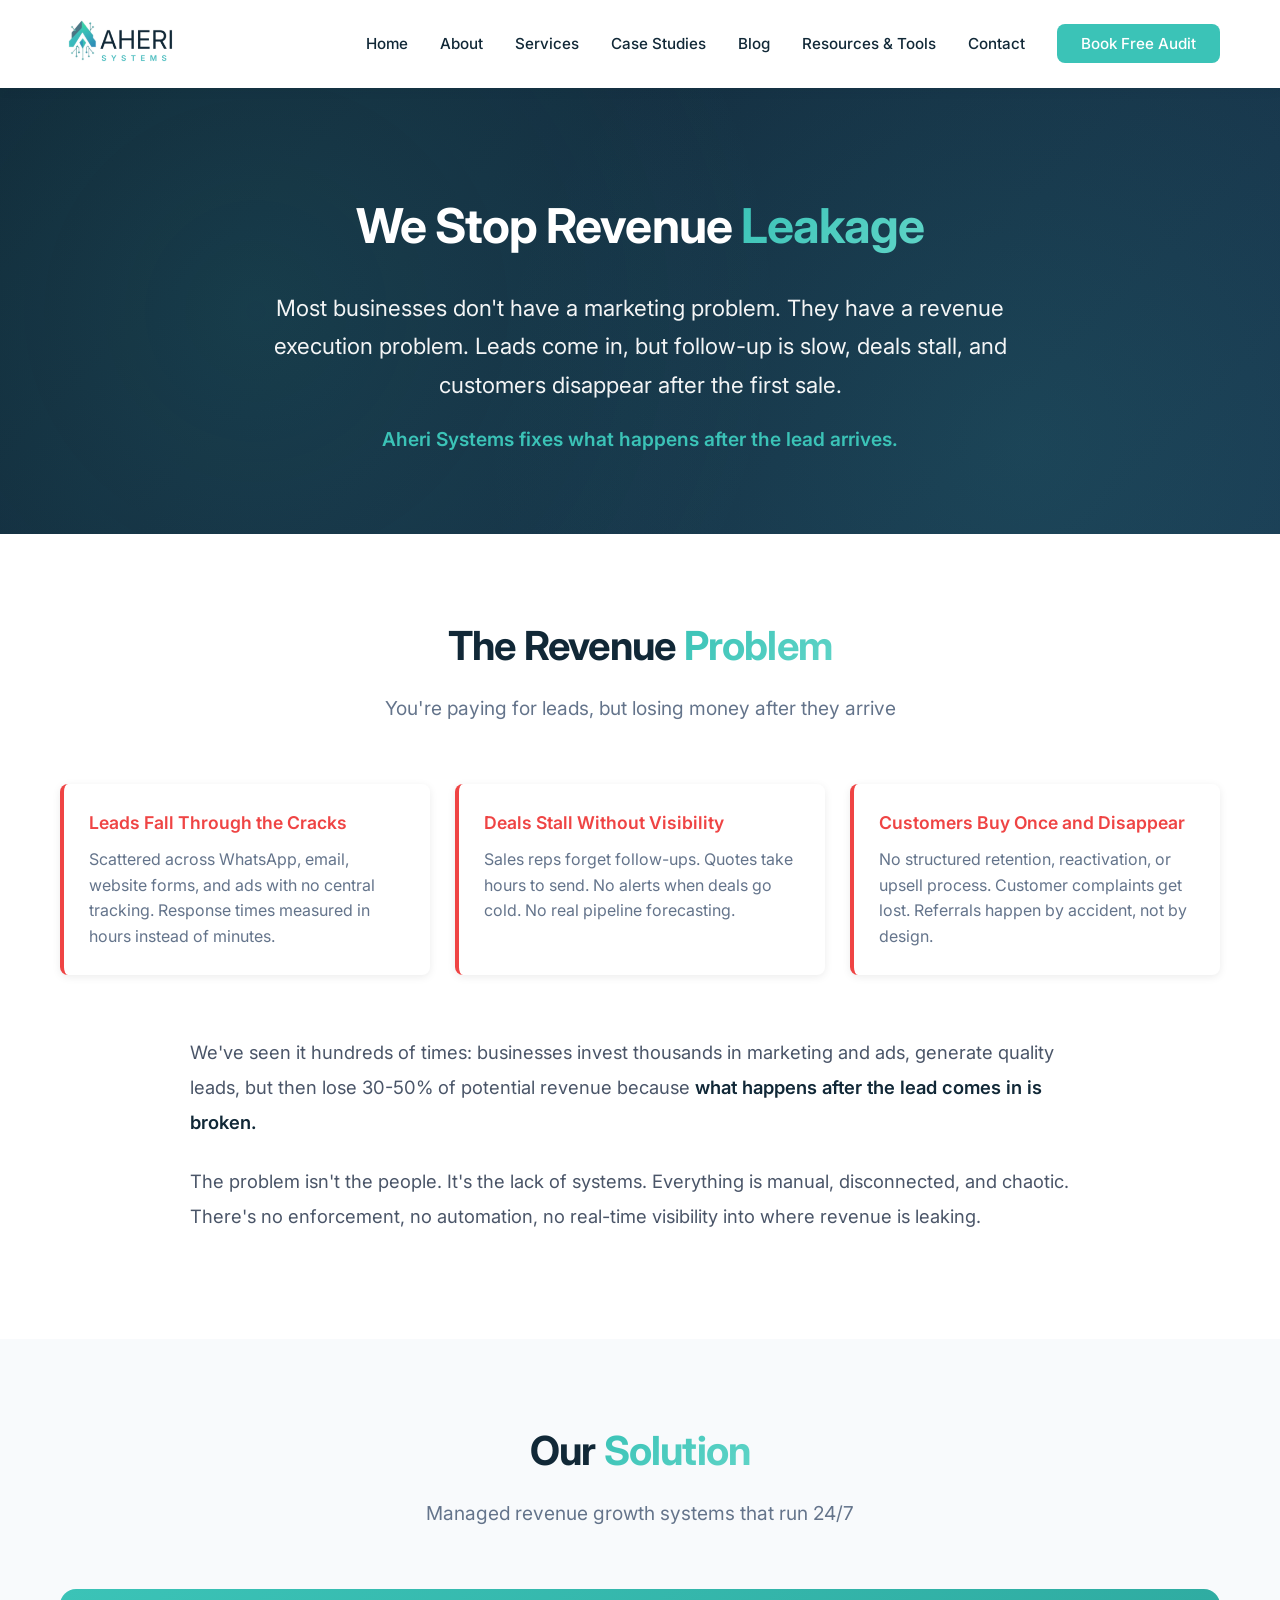
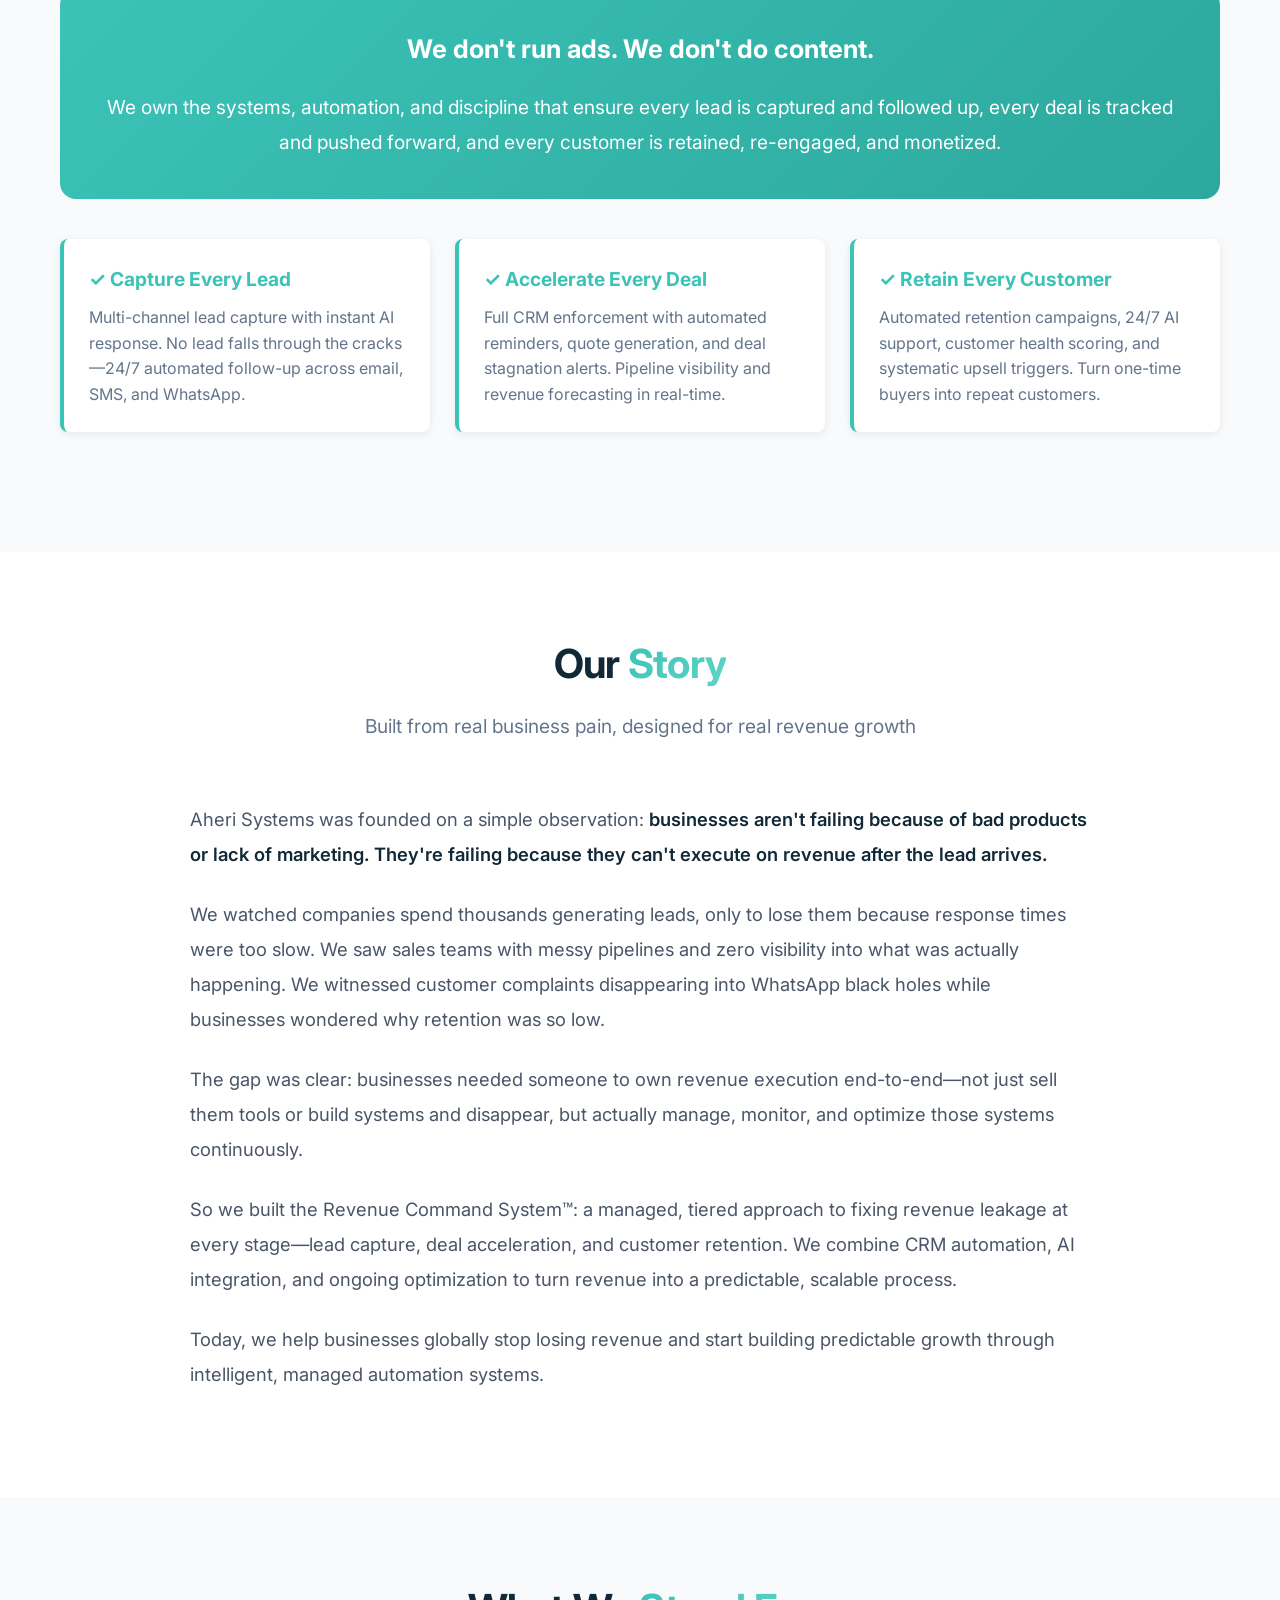
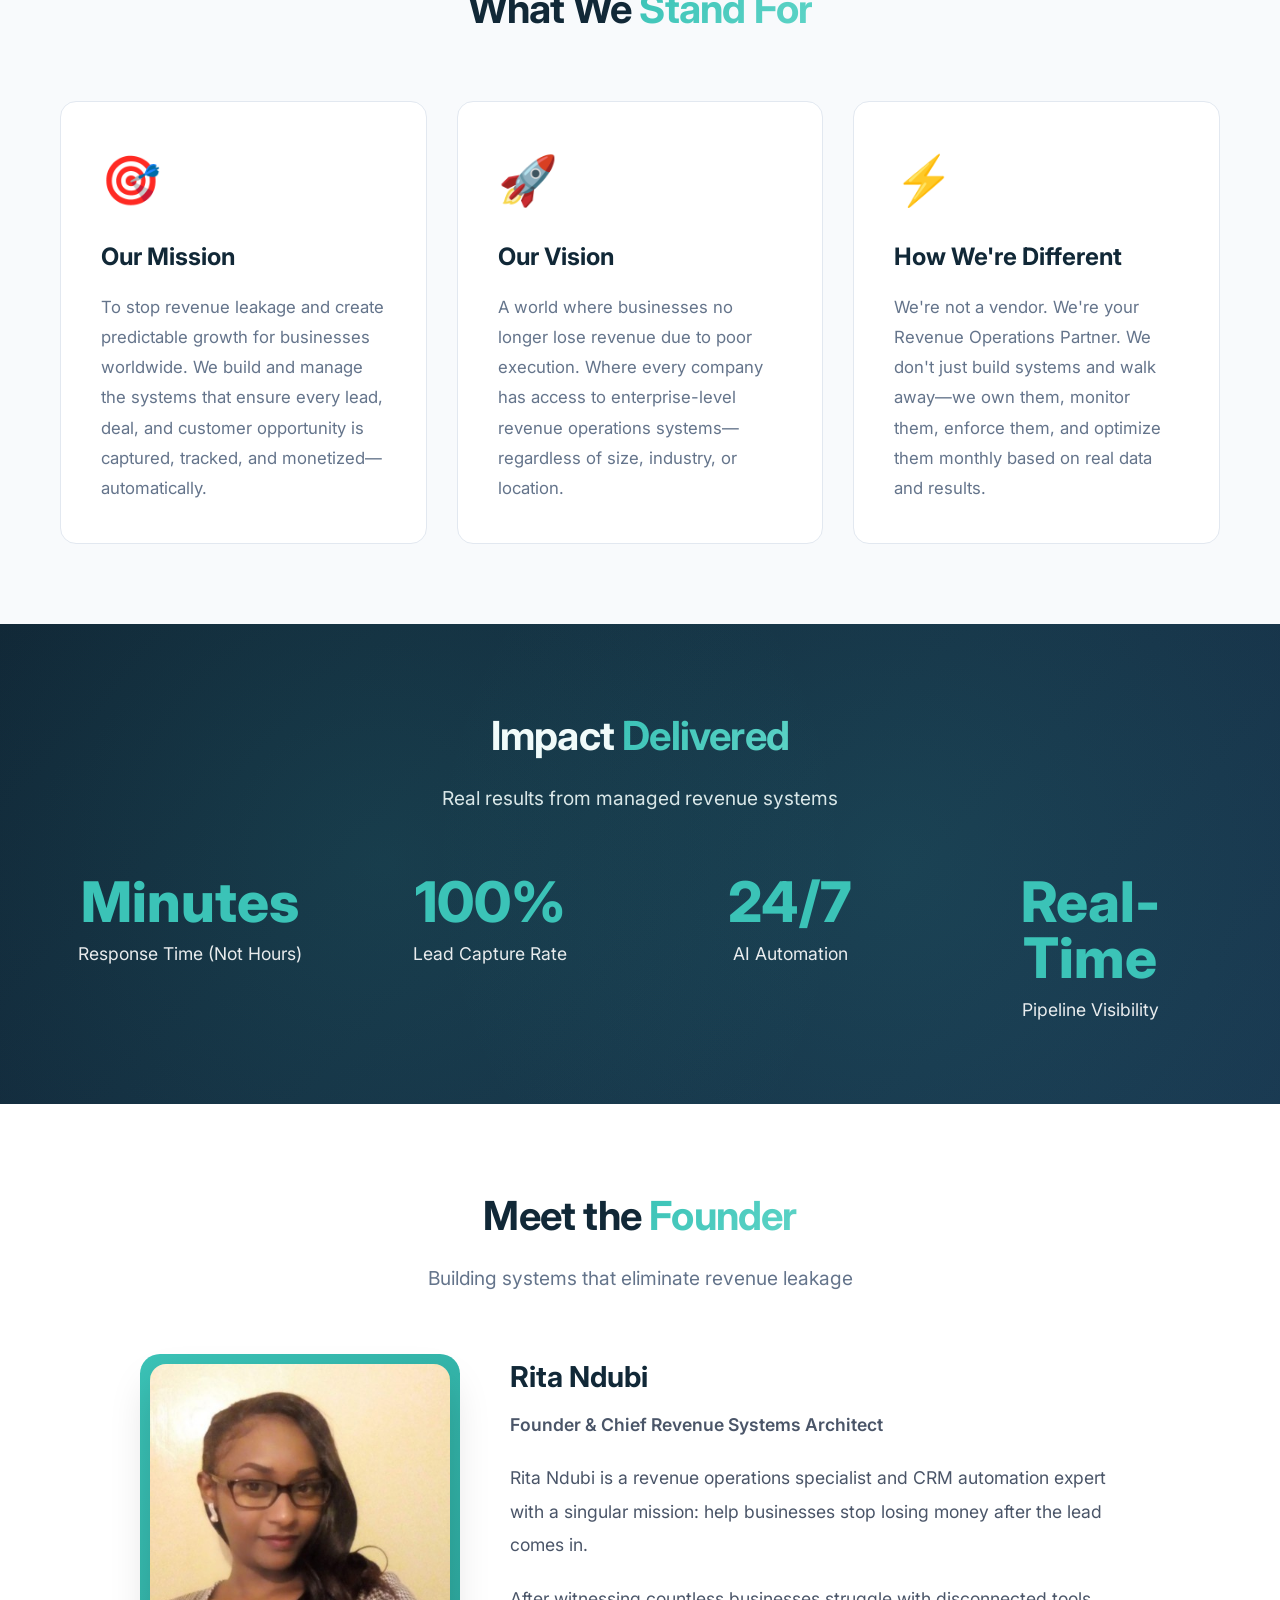
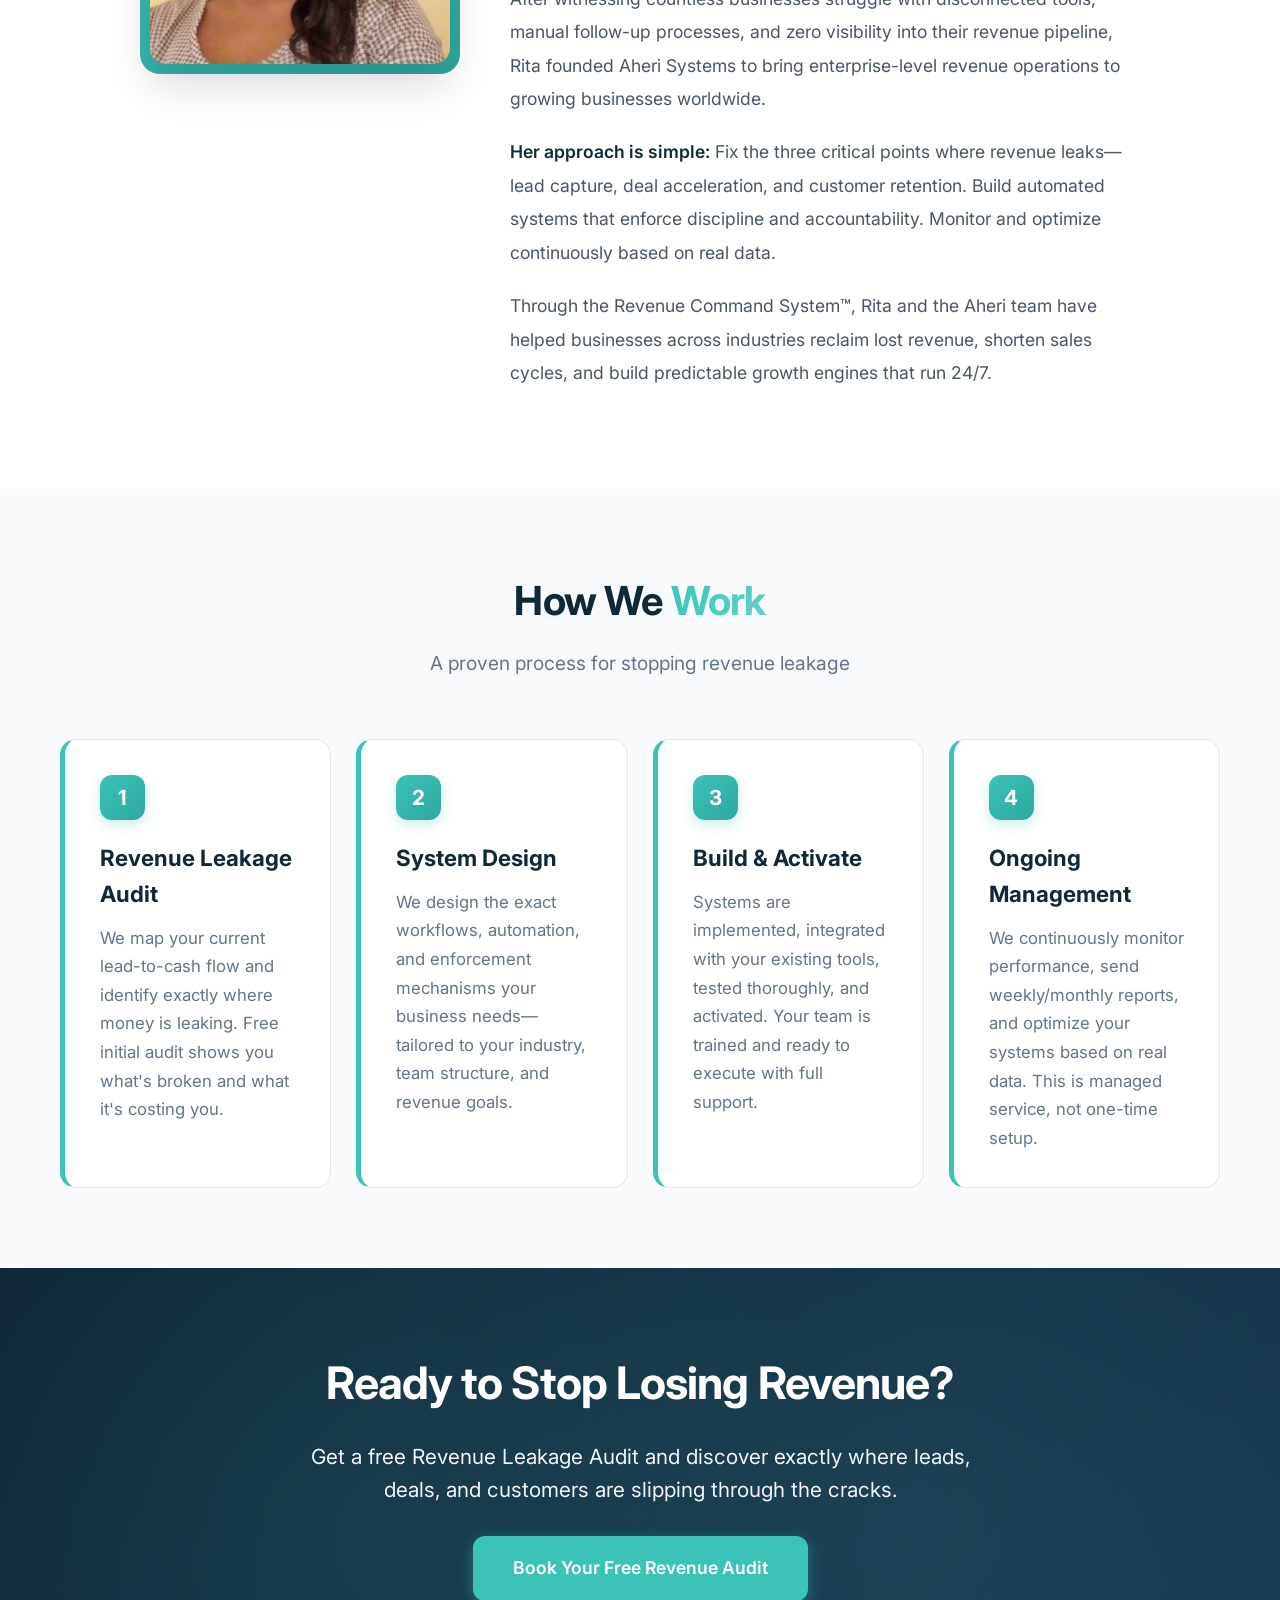
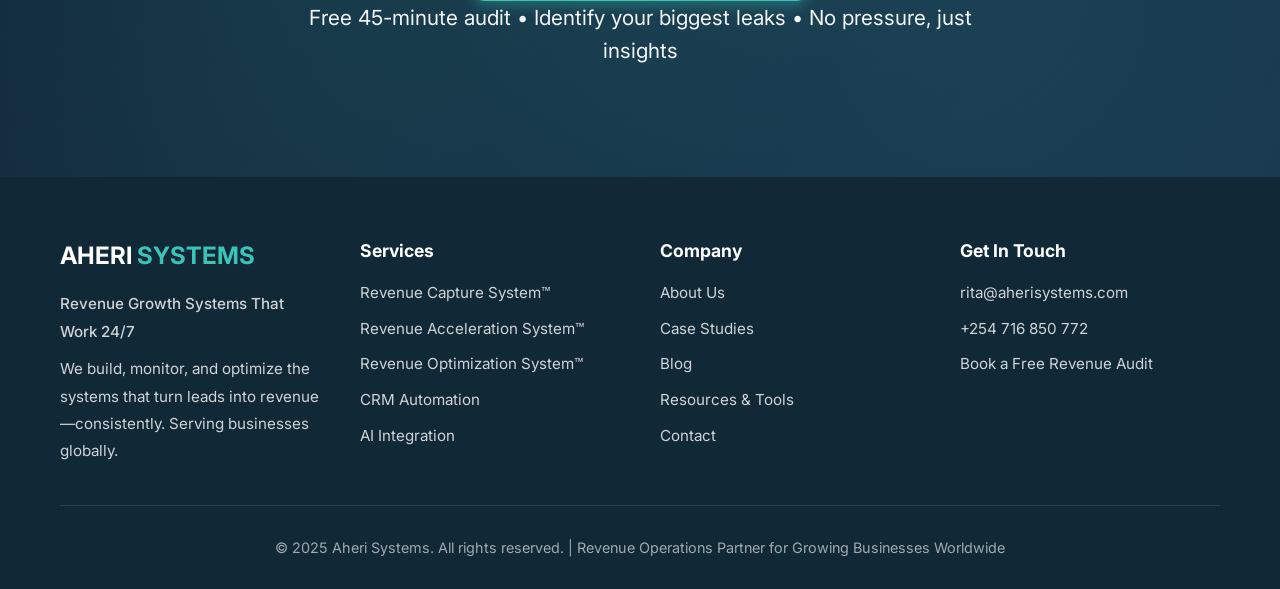
==== about.html @ fd26d2c9 "Update about.html" ====
<!DOCTYPE html>
<html lang="en">
<head>
    <meta charset="UTF-8">
    <meta name="viewport" content="width=device-width, initial-scale=1.0">
    <link rel="icon" type="image/png" sizes="32x32" href="/favicon-32x32.png">
    <link rel="icon" type="image/png" sizes="16x16" href="/favicon-16x16.png">
    <link rel="apple-touch-icon" sizes="180x180" href="/apple-touch-icon.png">
    
    <!-- SEO Meta Tags -->
    <title>About Aheri Systems | Revenue Growth Systems & CRM Automation Experts</title>
    <meta name="description" content="Aheri Systems builds managed revenue growth systems that stop lead leakage and turn every opportunity into revenue. We capture leads, accelerate deals, and retain customers automatically—24/7.">
    <meta name="keywords" content="revenue growth systems, CRM automation, lead management, sales pipeline automation, customer retention systems, AI lead response, business automation, revenue operations">
    
    <!-- Open Graph / Social Media -->
    <meta property="og:title" content="About Aheri Systems | Revenue Growth Systems & CRM Automation">
    <meta property="og:description" content="We fix what happens after the lead comes in. Managed systems that capture every lead, close every deal, and keep customers buying—automatically.">
    <meta property="og:type" content="website">
    
    <link href="https://fonts.googleapis.com/css2?family=Inter:wght@300;400;500;600;700;800&display=swap" rel="stylesheet">
    <style>
        * {
            margin: 0;
            padding: 0;
            box-sizing: border-box;
        }

        body {
            font-family: 'Inter', -apple-system, BlinkMacSystemFont, 'Segoe UI', Roboto, sans-serif;
            line-height: 1.6;
            color: #112837;
            background: white;
        }

        /* Navigation Styles */
        .navbar {
            background: white;
            box-shadow: 0 2px 10px rgba(17, 40, 55, 0.08);
            position: sticky;
            top: 0;
            z-index: 1000;
        }

        .container {
            max-width: 1200px;
            margin: 0 auto;
            padding: 0 20px;
        }

        .nav-wrapper {
            display: flex;
            justify-content: space-between;
            align-items: center;
            padding: 1rem 0;
        }

        .logo img {
            width: 120px;
            height: auto;
        }

        .mobile-menu-btn {
            display: none;
            flex-direction: column;
            gap: 4px;
            background: none;
            border: none;
            cursor: pointer;
            padding: 5px;
        }

        .mobile-menu-btn span {
            width: 25px;
            height: 3px;
            background: #112837;
            border-radius: 3px;
            transition: 0.3s;
        }

        .nav-menu {
            display: flex;
            list-style: none;
            gap: 2rem;
            align-items: center;
        }

        .nav-menu a {
            text-decoration: none;
            color: #112837;
            font-weight: 500;
            font-size: 0.95rem;
            transition: color 0.3s;
        }

        .nav-menu a:hover {
            color: #3bc3b7;
        }

        .nav-menu .btn-primary {
            background: #3bc3b7;
            color: white;
            padding: 0.6rem 1.5rem;
            border-radius: 8px;
            transition: all 0.3s;
        }

        .nav-menu .btn-primary:hover {
            background: #2da89e;
            transform: translateY(-2px);
            box-shadow: 0 4px 12px rgba(59, 195, 183, 0.3);
        }

        /* Hero Section */
        .hero {
            background: linear-gradient(135deg, #112837 0%, #1a3a52 100%);
            color: white;
            padding: 100px 20px 80px;
            text-align: center;
            position: relative;
            overflow: hidden;
        }

        .hero::before {
            content: '';
            position: absolute;
            top: 0;
            left: 0;
            right: 0;
            bottom: 0;
            background: 
                radial-gradient(circle at 20% 50%, rgba(59, 195, 183, 0.1) 0%, transparent 50%),
                radial-gradient(circle at 80% 80%, rgba(59, 195, 183, 0.1) 0%, transparent 50%);
            pointer-events: none;
        }

        .hero > .container {
            position: relative;
            z-index: 1;
        }

        .hero h1 {
            font-size: 3rem;
            margin-bottom: 25px;
            font-weight: 700;
            letter-spacing: -0.02em;
        }

        .hero-subtitle {
            font-size: 1.4rem;
            max-width: 800px;
            margin: 0 auto 20px;
            opacity: 0.95;
            line-height: 1.7;
        }

        .hero-emphasis {
            font-size: 1.2rem;
            font-weight: 600;
            color: #3bc3b7;
            margin-top: 15px;
        }

        .gradient-text {
            background: linear-gradient(135deg, #3bc3b7 0%, #5fd4c7 100%);
            -webkit-background-clip: text;
            -webkit-text-fill-color: transparent;
            background-clip: text;
        }

        /* Sections */
        .section {
            padding: 80px 20px;
        }

        .section-alt {
            background: #f8fafc;
        }

        .section-header {
            text-align: center;
            margin-bottom: 60px;
        }

        .section-title {
            font-size: 2.5rem;
            margin-bottom: 15px;
            color: #112837;
            font-weight: 700;
            letter-spacing: -0.02em;
        }

        .section-subtitle {
            font-size: 1.2rem;
            color: #64748b;
            max-width: 700px;
            margin: 0 auto;
        }

        /* Story Section */
        .story-content {
            max-width: 900px;
            margin: 0 auto;
        }

        .story-content p {
            font-size: 1.15rem;
            line-height: 1.9;
            color: #4a5568;
            margin-bottom: 25px;
        }

        .story-content p strong {
            color: #112837;
            font-weight: 600;
        }

        .highlight-box {
            background: linear-gradient(135deg, #3bc3b7 0%, #2da89e 100%);
            color: white;
            padding: 40px;
            border-radius: 16px;
            margin: 40px 0;
            text-align: center;
        }

        .highlight-box h3 {
            font-size: 1.6rem;
            margin-bottom: 20px;
            font-weight: 700;
        }

        .highlight-box p {
            font-size: 1.2rem;
            line-height: 1.8;
            margin: 0;
            color: white;
        }

        /* Problem Statement */
        .problem-grid {
            display: grid;
            grid-template-columns: repeat(auto-fit, minmax(280px, 1fr));
            gap: 25px;
            margin: 40px 0;
        }

        .problem-item {
            background: white;
            border-left: 4px solid #ef4444;
            padding: 25px;
            border-radius: 8px;
            box-shadow: 0 2px 8px rgba(0,0,0,0.08);
        }

        .problem-item h4 {
            color: #ef4444;
            font-size: 1.1rem;
            margin-bottom: 10px;
            font-weight: 600;
        }

        .problem-item p {
            color: #64748b;
            font-size: 1rem;
            line-height: 1.6;
        }

        /* Solution Grid */
        .solution-grid {
            display: grid;
            grid-template-columns: repeat(auto-fit, minmax(280px, 1fr));
            gap: 25px;
            margin: 40px 0;
        }

        .solution-item {
            background: white;
            border-left: 4px solid #3bc3b7;
            padding: 25px;
            border-radius: 8px;
            box-shadow: 0 2px 8px rgba(0,0,0,0.08);
            transition: transform 0.3s ease;
        }

        .solution-item:hover {
            transform: translateY(-5px);
        }

        .solution-item h4 {
            color: #3bc3b7;
            font-size: 1.2rem;
            margin-bottom: 10px;
            font-weight: 700;
        }

        .solution-item p {
            color: #64748b;
            font-size: 1rem;
            line-height: 1.6;
        }

        /* Mission/Vision Cards */
        .values-grid {
            display: grid;
            grid-template-columns: repeat(auto-fit, minmax(300px, 1fr));
            gap: 30px;
            margin-top: 50px;
        }

        .value-card {
            background: white;
            border-radius: 16px;
            padding: 40px;
            border: 1px solid #e2e8f0;
            transition: all 0.3s ease;
            position: relative;
            overflow: hidden;
        }

        .value-card::before {
            content: '';
            position: absolute;
            top: 0;
            left: 0;
            width: 100%;
            height: 4px;
            background: linear-gradient(90deg, #3bc3b7 0%, #2da89e 100%);
            transform: scaleX(0);
            transform-origin: left;
            transition: transform 0.3s ease;
        }

        .value-card:hover::before {
            transform: scaleX(1);
        }

        .value-card:hover {
            transform: translateY(-5px);
            box-shadow: 0 10px 30px rgba(59, 195, 183, 0.15);
        }

        .value-icon {
            font-size: 3rem;
            margin-bottom: 20px;
            display: block;
        }

        .value-card h3 {
            font-size: 1.5rem;
            margin-bottom: 15px;
            color: #112837;
            font-weight: 700;
        }

        .value-card p {
            color: #64748b;
            line-height: 1.8;
            font-size: 1.05rem;
        }

        /* Stats Section */
        .stats-section {
            background: linear-gradient(135deg, #112837 0%, #1a3a52 100%);
            color: white;
            padding: 80px 20px;
            position: relative;
            overflow: hidden;
        }

        .stats-section::before {
            content: '';
            position: absolute;
            top: 0;
            left: 0;
            right: 0;
            bottom: 0;
            background: 
                radial-gradient(circle at 30% 50%, rgba(59, 195, 183, 0.1) 0%, transparent 50%),
                radial-gradient(circle at 70% 50%, rgba(59, 195, 183, 0.1) 0%, transparent 50%);
            pointer-events: none;
        }

        .stats-grid {
            display: grid;
            grid-template-columns: repeat(auto-fit, minmax(200px, 1fr));
            gap: 40px;
            position: relative;
            z-index: 1;
        }

        .stat-item {
            text-align: center;
        }

        .stat-number {
            font-size: 3.5rem;
            font-weight: 800;
            color: #3bc3b7;
            display: block;
            line-height: 1;
            margin-bottom: 10px;
        }

        .stat-label {
            font-size: 1.1rem;
            opacity: 0.9;
        }

        /* Founder Section */
        .founder-section {
            max-width: 1000px;
            margin: 50px auto 0;
            display: grid;
            grid-template-columns: 320px 1fr;
            gap: 50px;
            align-items: start;
        }

        .founder-image {
            position: relative;
            padding: 10px;
            border-radius: 20px;
            background: linear-gradient(135deg, #3bc3b7, #2da89e);
        }

        .founder-image img {
            width: 100%;
            aspect-ratio: 1;
            object-fit: cover;
            border-radius: 16px;
            display: block;
            box-shadow: 0 20px 40px rgba(0, 0, 0, 0.15);
        }

        .founder-content h3 {
            font-size: 1.8rem;
            margin-bottom: 8px;
            color: #112837;
            font-weight: 700;
        }

        .founder-title {
            font-size: 1.1rem;
            color: #3bc3b7;
            font-weight: 600;
            margin-bottom: 25px;
        }

        .founder-content p {
            font-size: 1.1rem;
            line-height: 1.9;
            color: #4a5568;
            margin-bottom: 20px;
        }

        .founder-content p strong {
            color: #112837;
            font-weight: 600;
        }

        /* Approach Section */
        .approach-grid {
            display: grid;
            grid-template-columns: repeat(auto-fit, minmax(250px, 1fr));
            gap: 25px;
        }

        .approach-card {
            background: white;
            border-radius: 16px;
            padding: 35px;
            border: 1px solid #e2e8f0;
            border-left: 5px solid #3bc3b7;
            transition: all 0.3s ease;
        }

        .approach-card:hover {
            transform: translateY(-5px);
            box-shadow: 0 10px 30px rgba(59, 195, 183, 0.15);
        }

        .approach-number {
            display: inline-block;
            background: linear-gradient(135deg, #3bc3b7 0%, #2da89e 100%);
            color: white;
            width: 45px;
            height: 45px;
            border-radius: 12px;
            text-align: center;
            line-height: 45px;
            font-weight: 700;
            margin-bottom: 20px;
            font-size: 1.3rem;
            box-shadow: 0 4px 12px rgba(59, 195, 183, 0.3);
        }

        .approach-card h3 {
            font-size: 1.4rem;
            margin-bottom: 12px;
            color: #112837;
            font-weight: 700;
        }

        .approach-card p {
            color: #64748b;
            line-height: 1.7;
            font-size: 1.05rem;
        }

        /* CTA Section */
        .cta-section {
            background: linear-gradient(135deg, #112837 0%, #1a3a52 100%);
            color: white;
            text-align: center;
            padding: 80px 20px;
            position: relative;
            overflow: hidden;
        }

        .cta-section::before {
            content: '';
            position: absolute;
            top: 0;
            left: 0;
            right: 0;
            bottom: 0;
            background: 
                radial-gradient(circle at 30% 50%, rgba(59, 195, 183, 0.1) 0%, transparent 50%),
                radial-gradient(circle at 70% 50%, rgba(59, 195, 183, 0.1) 0%, transparent 50%);
            pointer-events: none;
        }

        .cta-content {
            position: relative;
            z-index: 1;
        }

        .cta-content h2 {
            font-size: 2.8rem;
            margin-bottom: 20px;
            font-weight: 700;
            letter-spacing: -0.02em;
        }

        .cta-content p {
            font-size: 1.3rem;
            max-width: 700px;
            margin: 0 auto 30px;
            opacity: 0.95;
        }

        .btn {
            display: inline-block;
            padding: 18px 40px;
            border-radius: 12px;
            text-decoration: none;
            font-weight: 600;
            transition: all 0.3s ease;
            font-size: 1.1rem;
            background: #3bc3b7;
            color: white;
            box-shadow: 0 4px 14px rgba(59, 195, 183, 0.4);
        }

        .btn:hover {
            background: #2da89e;
            transform: translateY(-2px);
            box-shadow: 0 6px 20px rgba(59, 195, 183, 0.5);
        }

        .cta-note {
            margin-top: 20px;
            font-size: 0.95rem;
            opacity: 0.8;
        }

        /* Footer */
        .footer {
            background: #112837;
            color: white;
            padding: 60px 20px 30px;
        }

        .footer-grid {
            display: grid;
            grid-template-columns: repeat(auto-fit, minmax(250px, 1fr));
            gap: 40px;
            margin-bottom: 40px;
        }

        .footer h3 {
            font-size: 1.5rem;
            margin-bottom: 15px;
        }

        .logo-systems {
            color: #3bc3b7;
        }

        .footer-tagline {
            color: #3bc3b7;
            font-size: 0.95rem;
            margin-bottom: 10px;
            font-weight: 500;
        }

        .footer-col p {
            color: rgba(255, 255, 255, 0.8);
            line-height: 1.8;
            font-size: 0.95rem;
        }

        .footer h4 {
            margin-bottom: 15px;
            font-size: 1.1rem;
        }

        .footer ul {
            list-style: none;
        }

        .footer ul li {
            margin-bottom: 10px;
        }

        .footer ul li a {
            color: rgba(255, 255, 255, 0.8);
            text-decoration: none;
            transition: color 0.3s;
            font-size: 0.95rem;
        }

        .footer ul li a:hover {
            color: #3bc3b7;
        }

        .footer-bottom {
            border-top: 1px solid rgba(255, 255, 255, 0.1);
            padding-top: 30px;
            text-align: center;
        }

        .footer-bottom p {
            color: rgba(255, 255, 255, 0.6);
            font-size: 0.9rem;
        }

        /* Mobile Responsiveness */
        @media (max-width: 768px) {
            .mobile-menu-btn {
                display: flex;
            }

            .nav-menu {
                display: none;
                position: absolute;
                top: 100%;
                left: 0;
                right: 0;
                background: white;
                flex-direction: column;
                padding: 20px;
                box-shadow: 0 4px 10px rgba(17, 40, 55, 0.1);
                gap: 1rem;
            }

            .nav-menu.active {
                display: flex;
            }

            .hero h1 {
                font-size: 2.2rem;
            }

            .hero-subtitle {
                font-size: 1.1rem;
            }

            .section-title {
                font-size: 2rem;
            }

            .section-subtitle {
                font-size: 1.05rem;
            }

            .founder-section {
                grid-template-columns: 1fr;
                gap: 30px;
                text-align: center;
            }

            .founder-image {
                max-width: 300px;
                margin: 0 auto;
            }

            .cta-content h2 {
                font-size: 2rem;
            }

            .cta-content p {
                font-size: 1.1rem;
            }

            .stat-number {
                font-size: 2.5rem;
            }

            .approach-grid {
                grid-template-columns: 1fr;
            }

            .values-grid {
                grid-template-columns: 1fr;
            }

            .problem-grid,
            .solution-grid {
                grid-template-columns: 1fr;
            }
        }
    </style>
</head>
<body>
    <!-- Navigation -->
    <nav class="navbar">
        <div class="container">
            <div class="nav-wrapper">
                <a href="index.html" class="logo">
                    <img src="assets/images/aheri-logo.png" alt="AHERI SYSTEMS - Revenue Growth Systems">
                </a>
                <button class="mobile-menu-btn" aria-label="Toggle menu">
                    <span></span>
                    <span></span>
                    <span></span>
                </button>
                <ul class="nav-menu">
                    <li><a href="index.html">Home</a></li>
                    <li><a href="about.html">About</a></li>
                    <li><a href="services.html">Services</a></li>
                    <li><a href="case-studies.html">Case Studies</a></li>
                    <li><a href="https://ritandubi.com/blog" target="_blank">Blog</a></li>
                    <li><a href="https://ritandubi.com/resources" target="_blank">Resources & Tools</a></li>
                    <li><a href="contact.html">Contact</a></li>
                    <li><a href="https://bookings.ritandubi.com/#/discovery-introduction-meeting" class="btn-primary" target="_blank">Book Free Audit</a></li>
                </ul>
            </div>
        </div>
    </nav>

    <!-- Hero Section -->
    <section class="hero">
        <div class="container">
            <h1>We Stop Revenue <span class="gradient-text">Leakage</span></h1>
            <p class="hero-subtitle">
                Most businesses don't have a marketing problem. They have a revenue execution problem. Leads come in, but follow-up is slow, deals stall, and customers disappear after the first sale.
            </p>
            <p class="hero-emphasis">Aheri Systems fixes what happens after the lead arrives.</p>
        </div>
    </section>

    <!-- The Problem We Solve -->
    <section class="section">
        <div class="container">
            <div class="section-header">
                <h2 class="section-title">The Revenue <span class="gradient-text">Problem</span></h2>
                <p class="section-subtitle">You're paying for leads, but losing money after they arrive</p>
            </div>
            
            <div class="problem-grid">
                <div class="problem-item">
                    <h4>Leads Fall Through the Cracks</h4>
                    <p>Scattered across WhatsApp, email, website forms, and ads with no central tracking. Response times measured in hours instead of minutes.</p>
                </div>
                <div class="problem-item">
                    <h4>Deals Stall Without Visibility</h4>
                    <p>Sales reps forget follow-ups. Quotes take hours to send. No alerts when deals go cold. No real pipeline forecasting.</p>
                </div>
                <div class="problem-item">
                    <h4>Customers Buy Once and Disappear</h4>
                    <p>No structured retention, reactivation, or upsell process. Customer complaints get lost. Referrals happen by accident, not by design.</p>
                </div>
            </div>

            <div class="story-content" style="margin-top: 60px;">
                <p>
                    We've seen it hundreds of times: businesses invest thousands in marketing and ads, generate quality leads, but then lose 30-50% of potential revenue because <strong>what happens after the lead comes in is broken.</strong>
                </p>
                <p>
                    The problem isn't the people. It's the lack of systems. Everything is manual, disconnected, and chaotic. There's no enforcement, no automation, no real-time visibility into where revenue is leaking.
                </p>
            </div>
        </div>
    </section>

    <!-- Our Solution -->
    <section class="section section-alt">
        <div class="container">
            <div class="section-header">
                <h2 class="section-title">Our <span class="gradient-text">Solution</span></h2>
                <p class="section-subtitle">Managed revenue growth systems that run 24/7</p>
            </div>

            <div class="highlight-box">
                <h3>We don't run ads. We don't do content.</h3>
                <p>
                    We own the systems, automation, and discipline that ensure every lead is captured and followed up, every deal is tracked and pushed forward, and every customer is retained, re-engaged, and monetized.
                </p>
            </div>

            <div class="solution-grid">
                <div class="solution-item">
                    <h4>✓ Capture Every Lead</h4>
                    <p>Multi-channel lead capture with instant AI response. No lead falls through the cracks—24/7 automated follow-up across email, SMS, and WhatsApp.</p>
                </div>
                <div class="solution-item">
                    <h4>✓ Accelerate Every Deal</h4>
                    <p>Full CRM enforcement with automated reminders, quote generation, and deal stagnation alerts. Pipeline visibility and revenue forecasting in real-time.</p>
                </div>
                <div class="solution-item">
                    <h4>✓ Retain Every Customer</h4>
                    <p>Automated retention campaigns, 24/7 AI support, customer health scoring, and systematic upsell triggers. Turn one-time buyers into repeat customers.</p>
                </div>
            </div>
        </div>
    </section>

    <!-- Our Story -->
    <section class="section">
        <div class="container">
            <div class="section-header">
                <h2 class="section-title">Our <span class="gradient-text">Story</span></h2>
                <p class="section-subtitle">Built from real business pain, designed for real revenue growth</p>
            </div>
            <div class="story-content">
                <p>
                    Aheri Systems was founded on a simple observation: <strong>businesses aren't failing because of bad products or lack of marketing. They're failing because they can't execute on revenue after the lead arrives.</strong>
                </p>
                <p>
                    We watched companies spend thousands generating leads, only to lose them because response times were too slow. We saw sales teams with messy pipelines and zero visibility into what was actually happening. We witnessed customer complaints disappearing into WhatsApp black holes while businesses wondered why retention was so low.
                </p>
                <p>
                    The gap was clear: businesses needed someone to own revenue execution end-to-end—not just sell them tools or build systems and disappear, but actually manage, monitor, and optimize those systems continuously.
                </p>
                <p>
                    So we built the Revenue Command System™: a managed, tiered approach to fixing revenue leakage at every stage—lead capture, deal acceleration, and customer retention. We combine CRM automation, AI integration, and ongoing optimization to turn revenue into a predictable, scalable process.
                </p>
                <p>
                    Today, we help businesses globally stop losing revenue and start building predictable growth through intelligent, managed automation systems.
                </p>
            </div>
        </div>
    </section>

    <!-- Mission & Vision -->
    <section class="section section-alt">
        <div class="container">
            <div class="section-header">
                <h2 class="section-title">What We <span class="gradient-text">Stand For</span></h2>
            </div>
            <div class="values-grid">
                <div class="value-card">
                    <span class="value-icon">🎯</span>
                    <h3>Our Mission</h3>
                    <p>To stop revenue leakage and create predictable growth for businesses worldwide. We build and manage the systems that ensure every lead, deal, and customer opportunity is captured, tracked, and monetized—automatically.</p>
                </div>
                <div class="value-card">
                    <span class="value-icon">🚀</span>
                    <h3>Our Vision</h3>
                    <p>A world where businesses no longer lose revenue due to poor execution. Where every company has access to enterprise-level revenue operations systems—regardless of size, industry, or location.</p>
                </div>
                <div class="value-card">
                    <span class="value-icon">⚡</span>
                    <h3>How We're Different</h3>
                    <p>We're not a vendor. We're your Revenue Operations Partner. We don't just build systems and walk away—we own them, monitor them, enforce them, and optimize them monthly based on real data and results.</p>
                </div>
            </div>
        </div>
    </section>

    <!-- Stats Section -->
    <section class="stats-section">
        <div class="container">
            <div class="section-header">
                <h2 class="section-title" style="color: white;">Impact <span class="gradient-text">Delivered</span></h2>
                <p class="section-subtitle" style="color: rgba(255, 255, 255, 0.9);">Real results from managed revenue systems</p>
            </div>
            <div class="stats-grid">
                <div class="stat-item">
                    <span class="stat-number">Minutes</span>
                    <span class="stat-label">Response Time (Not Hours)</span>
                </div>
                <div class="stat-item">
                    <span class="stat-number">100%</span>
                    <span class="stat-label">Lead Capture Rate</span>
                </div>
                <div class="stat-item">
                    <span class="stat-number">24/7</span>
                    <span class="stat-label">AI Automation</span>
                </div>
                <div class="stat-item">
                    <span class="stat-number">Real-Time</span>
                    <span class="stat-label">Pipeline Visibility</span>
                </div>
            </div>
        </div>
    </section>

    <!-- Founder Section -->
    <section class="section">
        <div class="container">
            <div class="section-header">
                <h2 class="section-title">Meet the <span class="gradient-text">Founder</span></h2>
                <p class="section-subtitle">Building systems that eliminate revenue leakage</p>
            </div>
            <div class="founder-section">
                <div class="founder-image">
                    <img src="assets/images/rita-ndubi.jpg" alt="Rita Ndubi – Founder, Aheri Systems">
                </div>
                <div class="founder-content">
                    <h3>Rita Ndubi</h3>
                    <p class="founder-title">Founder & Chief Revenue Systems Architect</p>
                    <p>
                        Rita Ndubi is a revenue operations specialist and CRM automation expert with a singular mission: help businesses stop losing money after the lead comes in.
                    </p>
                    <p>
                        After witnessing countless businesses struggle with disconnected tools, manual follow-up processes, and zero visibility into their revenue pipeline, Rita founded Aheri Systems to bring enterprise-level revenue operations to growing businesses worldwide.
                    </p>
                    <p>
                        <strong>Her approach is simple:</strong> Fix the three critical points where revenue leaks—lead capture, deal acceleration, and customer retention. Build automated systems that enforce discipline and accountability. Monitor and optimize continuously based on real data.
                    </p>
                    <p>
                        Through the Revenue Command System™, Rita and the Aheri team have helped businesses across industries reclaim lost revenue, shorten sales cycles, and build predictable growth engines that run 24/7.
                    </p>
                </div>
            </div>
        </div>
    </section>

    <!-- Our Approach -->
    <section class="section section-alt">
        <div class="container">
            <div class="section-header">
                <h2 class="section-title">How We <span class="gradient-text">Work</span></h2>
                <p class="section-subtitle">A proven process for stopping revenue leakage</p>
            </div>
            <div class="approach-grid">
                <div class="approach-card">
                    <span class="approach-number">1</span>
                    <h3>Revenue Leakage Audit</h3>
                    <p>We map your current lead-to-cash flow and identify exactly where money is leaking. Free initial audit shows you what's broken and what it's costing you.</p>
                </div>
                <div class="approach-card">
                    <span class="approach-number">2</span>
                    <h3>System Design</h3>
                    <p>We design the exact workflows, automation, and enforcement mechanisms your business needs—tailored to your industry, team structure, and revenue goals.</p>
                </div>
                <div class="approach-card">
                    <span class="approach-number">3</span>
                    <h3>Build & Activate</h3>
                    <p>Systems are implemented, integrated with your existing tools, tested thoroughly, and activated. Your team is trained and ready to execute with full support.</p>
                </div>
                <div class="approach-card">
                    <span class="approach-number">4</span>
                    <h3>Ongoing Management</h3>
                    <p>We continuously monitor performance, send weekly/monthly reports, and optimize your systems based on real data. This is managed service, not one-time setup.</p>
                </div>
            </div>
        </div>
    </section>

    <!-- CTA Section -->
    <section class="cta-section">
        <div class="cta-content">
            <div class="container">
                <h2>Ready to Stop Losing Revenue?</h2>
                <p>Get a free Revenue Leakage Audit and discover exactly where leads, deals, and customers are slipping through the cracks.</p>
                <a href="https://bookings.ritandubi.com/#/discovery-introduction-meeting" class="btn" target="_blank">Book Your Free Revenue Audit</a>
                <p class="cta-note">Free 45-minute audit • Identify your biggest leaks • No pressure, just insights</p>
            </div>
        </div>
    </section>

    <!-- Footer -->
    <footer class="footer">
        <div class="container">
            <div class="footer-grid">
                <div class="footer-col">
                    <h3>AHERI <span class="logo-systems">SYSTEMS</span></h3>
                    <p class="footer-tagline">Revenue Growth Systems That Work 24/7</p>
                    <p>We build, monitor, and optimize the systems that turn leads into revenue—consistently. Serving businesses globally.</p>
                </div>
                <div class="footer-col">
                    <h4>Services</h4>
                    <ul>
                        <li><a href="services.html">Revenue Capture System™</a></li>
                        <li><a href="services.html">Revenue Acceleration System™</a></li>
                        <li><a href="services.html">Revenue Optimization System™</a></li>
                        <li><a href="services.html">CRM Automation</a></li>
                        <li><a href="services.html">AI Integration</a></li>
                    </ul>
                </div>
                <div class="footer-col">
                    <h4>Company</h4>
                    <ul>
                        <li><a href="about.html">About Us</a></li>
                        <li><a href="case-studies.html">Case Studies</a></li>
                        <li><a href="https://ritandubi.com/blog" target="_blank">Blog</a></li>
                        <li><a href="https://ritandubi.com/resources" target="_blank">Resources & Tools</a></li>
                        <li><a href="contact.html">Contact</a></li>
                    </ul>
                </div>
                <div class="footer-col">
                    <h4>Get In Touch</h4>
                    <ul class="contact-info">
                        <li><a href="mailto:rita@aherisystems.com">rita@aherisystems.com</a></li>
                        <li><a href="tel:+254716850772">+254 716 850 772</a></li>
                        <li><a href="https://bookings.ritandubi.com/#/discovery-introduction-meeting" target="_blank">Book a Free Revenue Audit</a></li>
                    </ul>
                </div>
            </div>
            <div class="footer-bottom">
                <p>&copy; 2025 Aheri Systems. All rights reserved. | Revenue Operations Partner for Growing Businesses Worldwide</p>
            </div>
        </div>
    </footer>

    <script>
        // Mobile menu toggle
        const mobileMenuBtn = document.querySelector('.mobile-menu-btn');
        const navMenu = document.querySelector('.nav-menu');

        mobileMenuBtn.addEventListener('click', () => {
            navMenu.classList.toggle('active');
        });

        // Close mobile menu when clicking outside
        document.addEventListener('click', (e) => {
            if (!e.target.closest('.nav-wrapper')) {
                navMenu.classList.remove('active');
            }
        });
    </script>
</body>
</html>
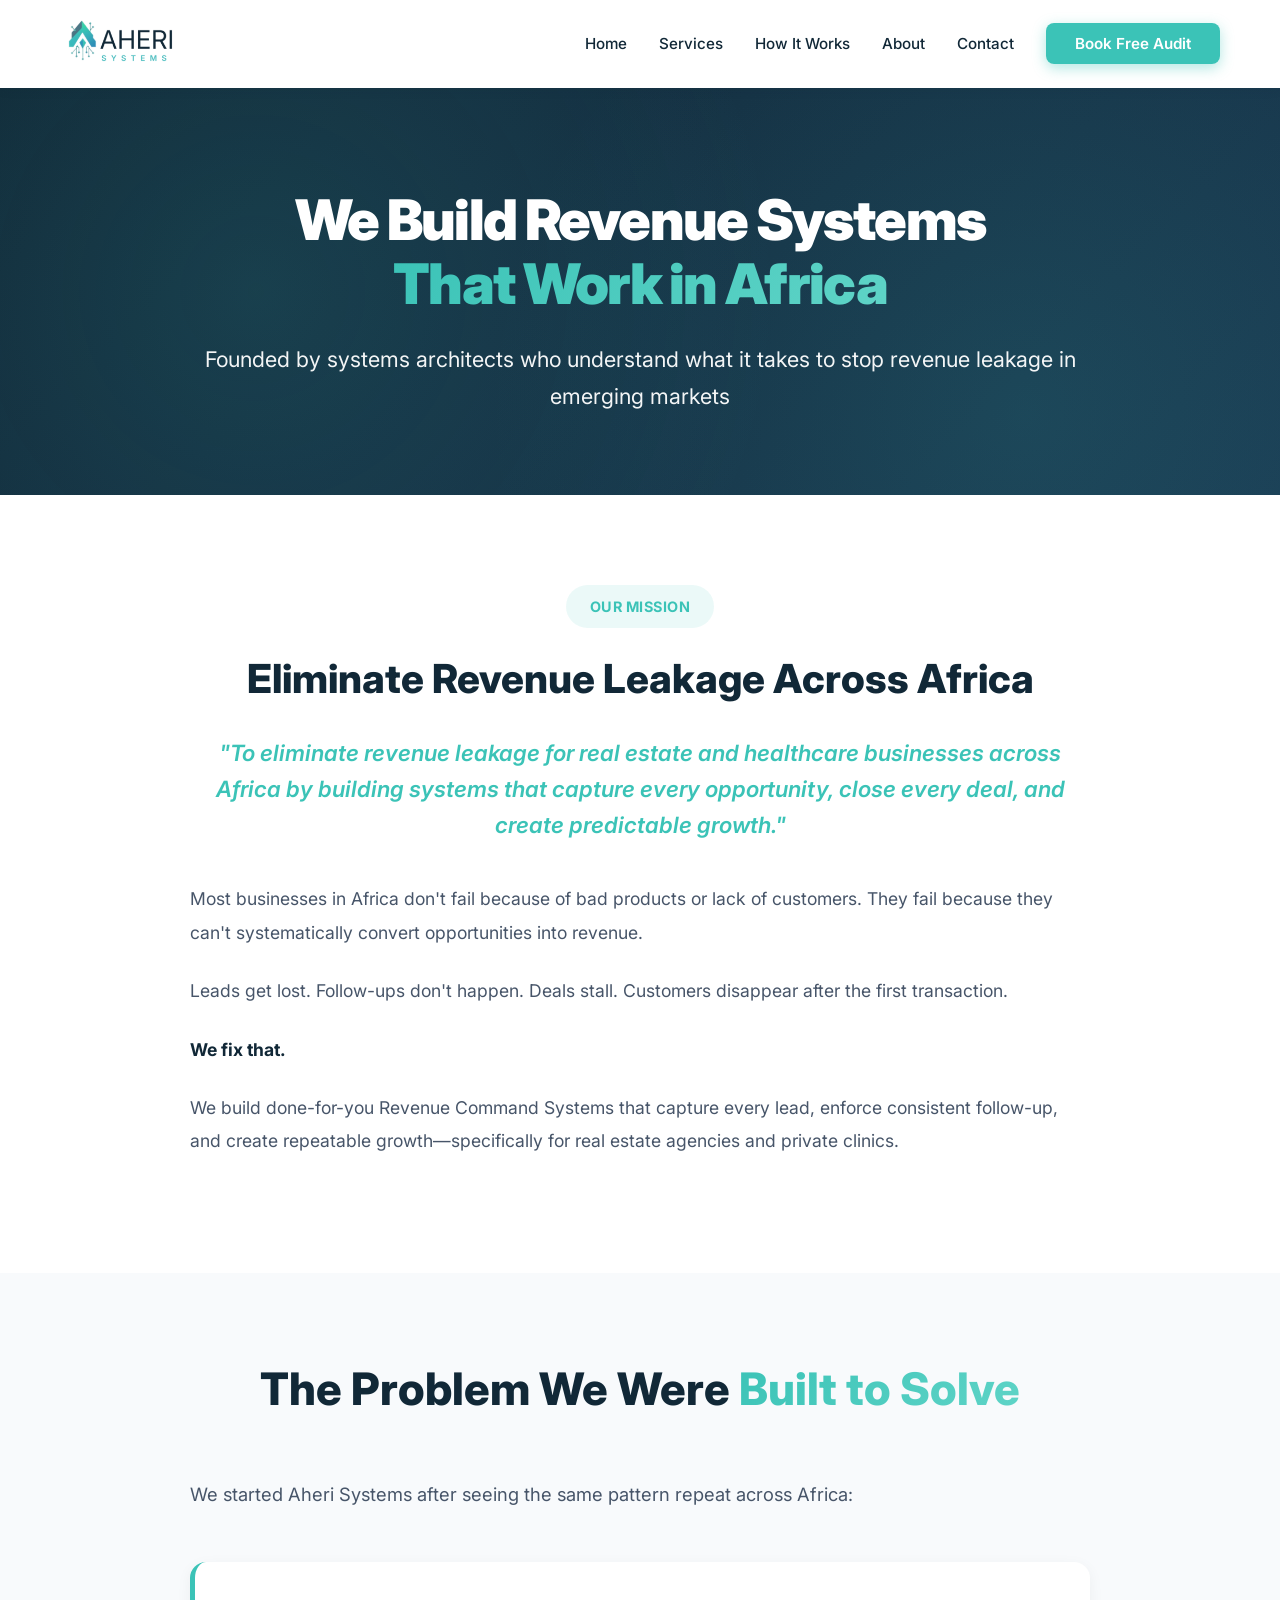
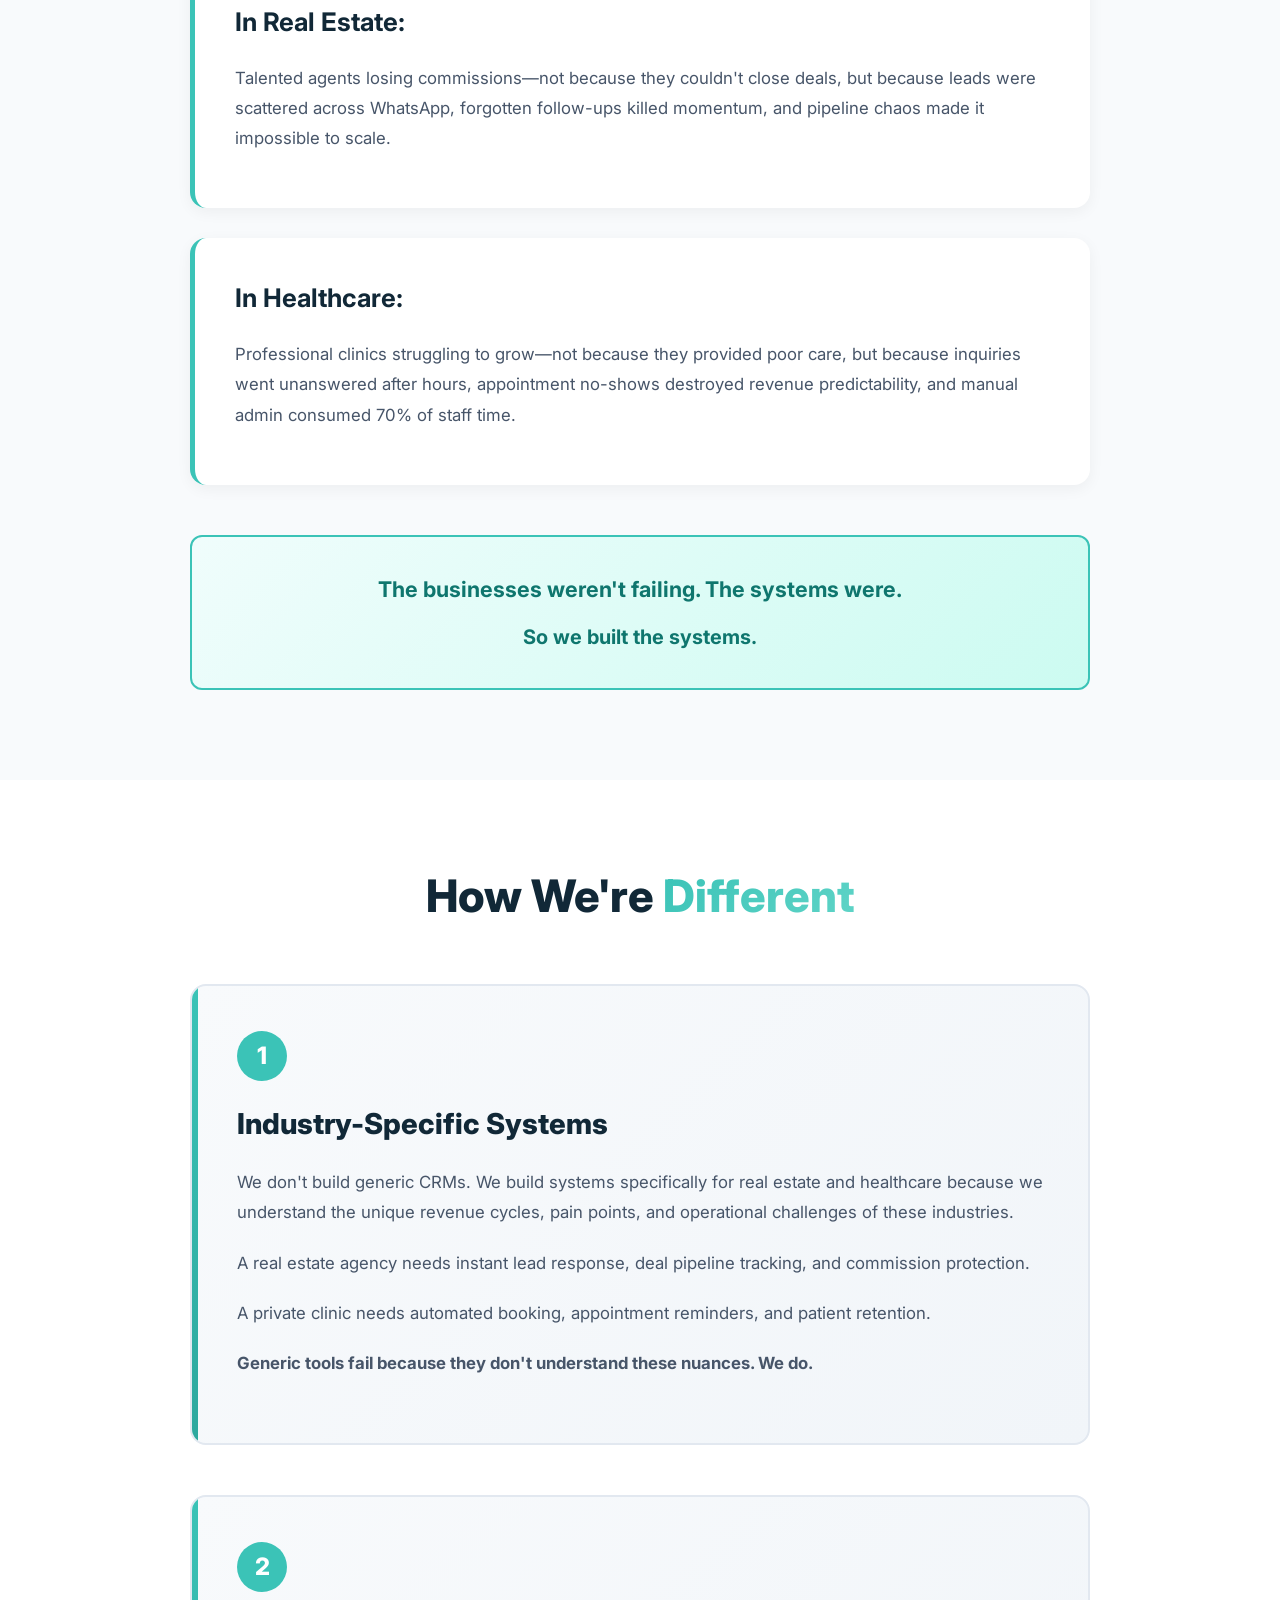
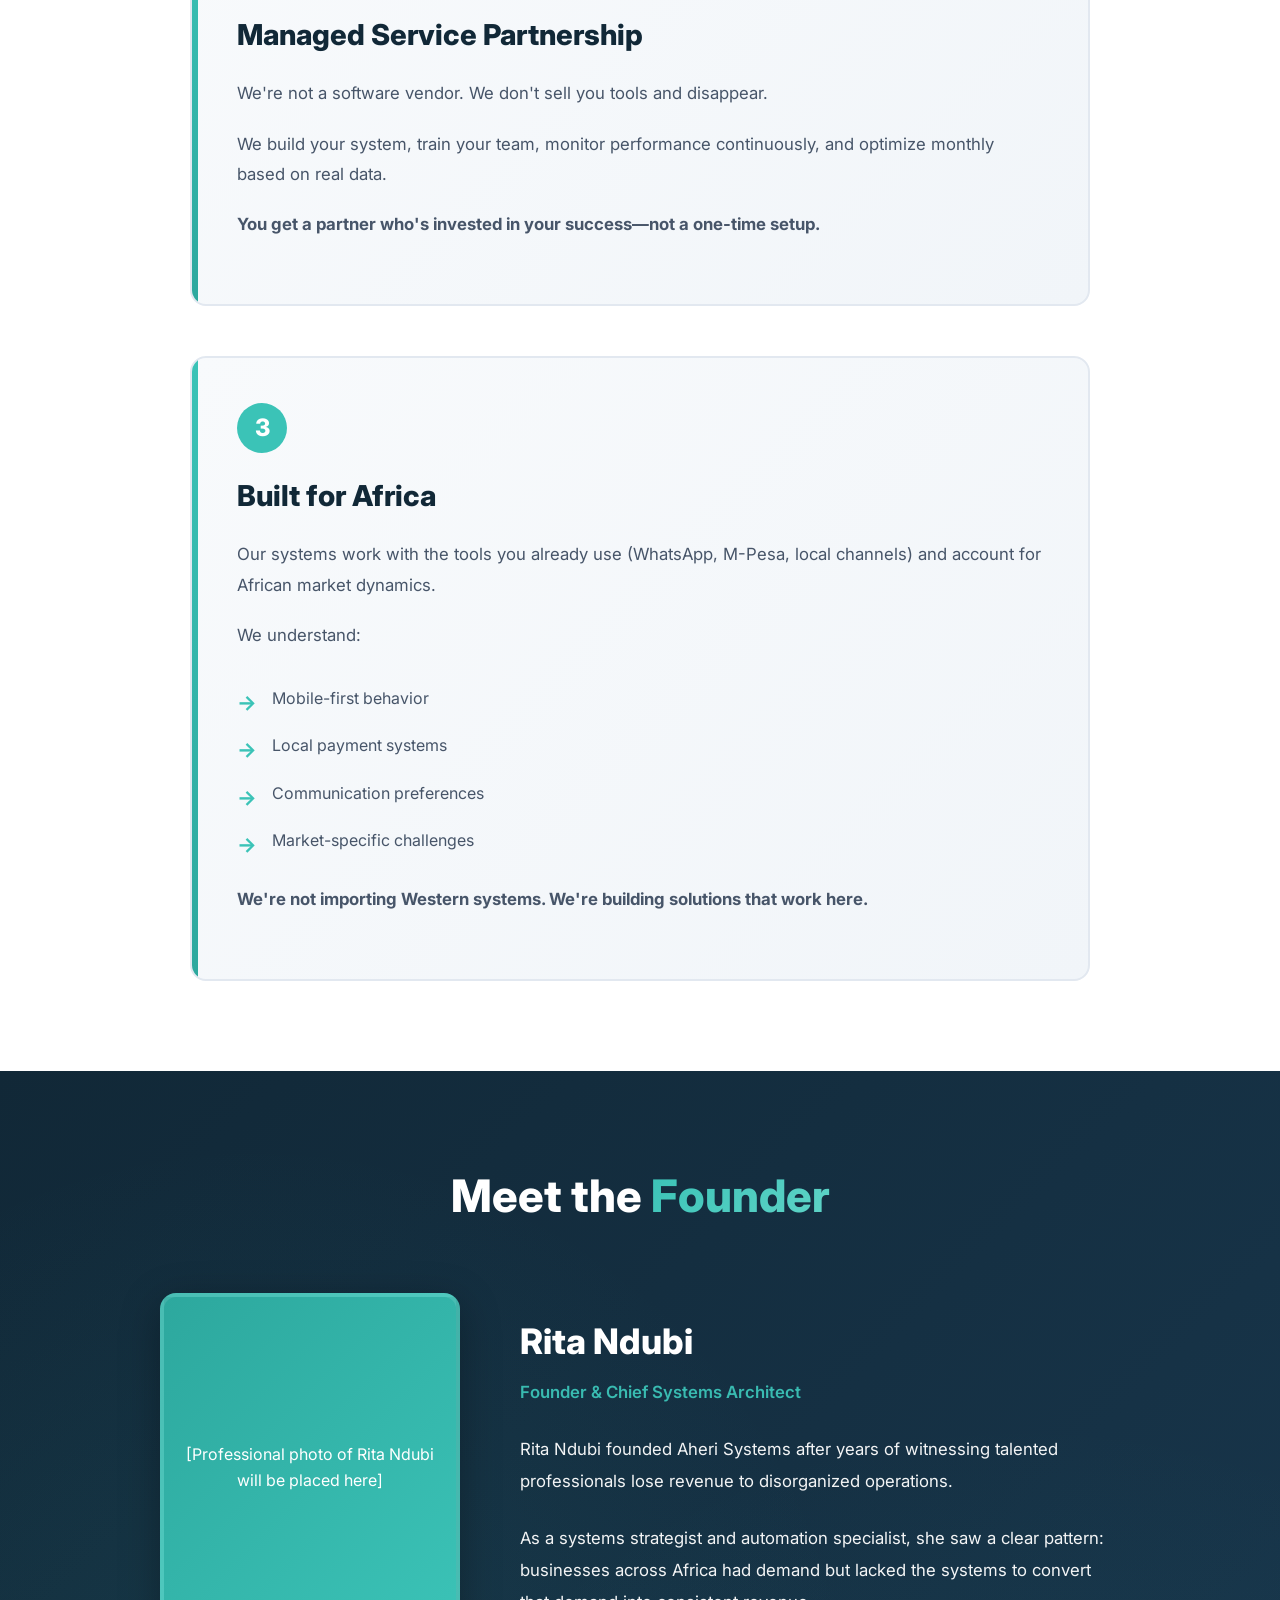
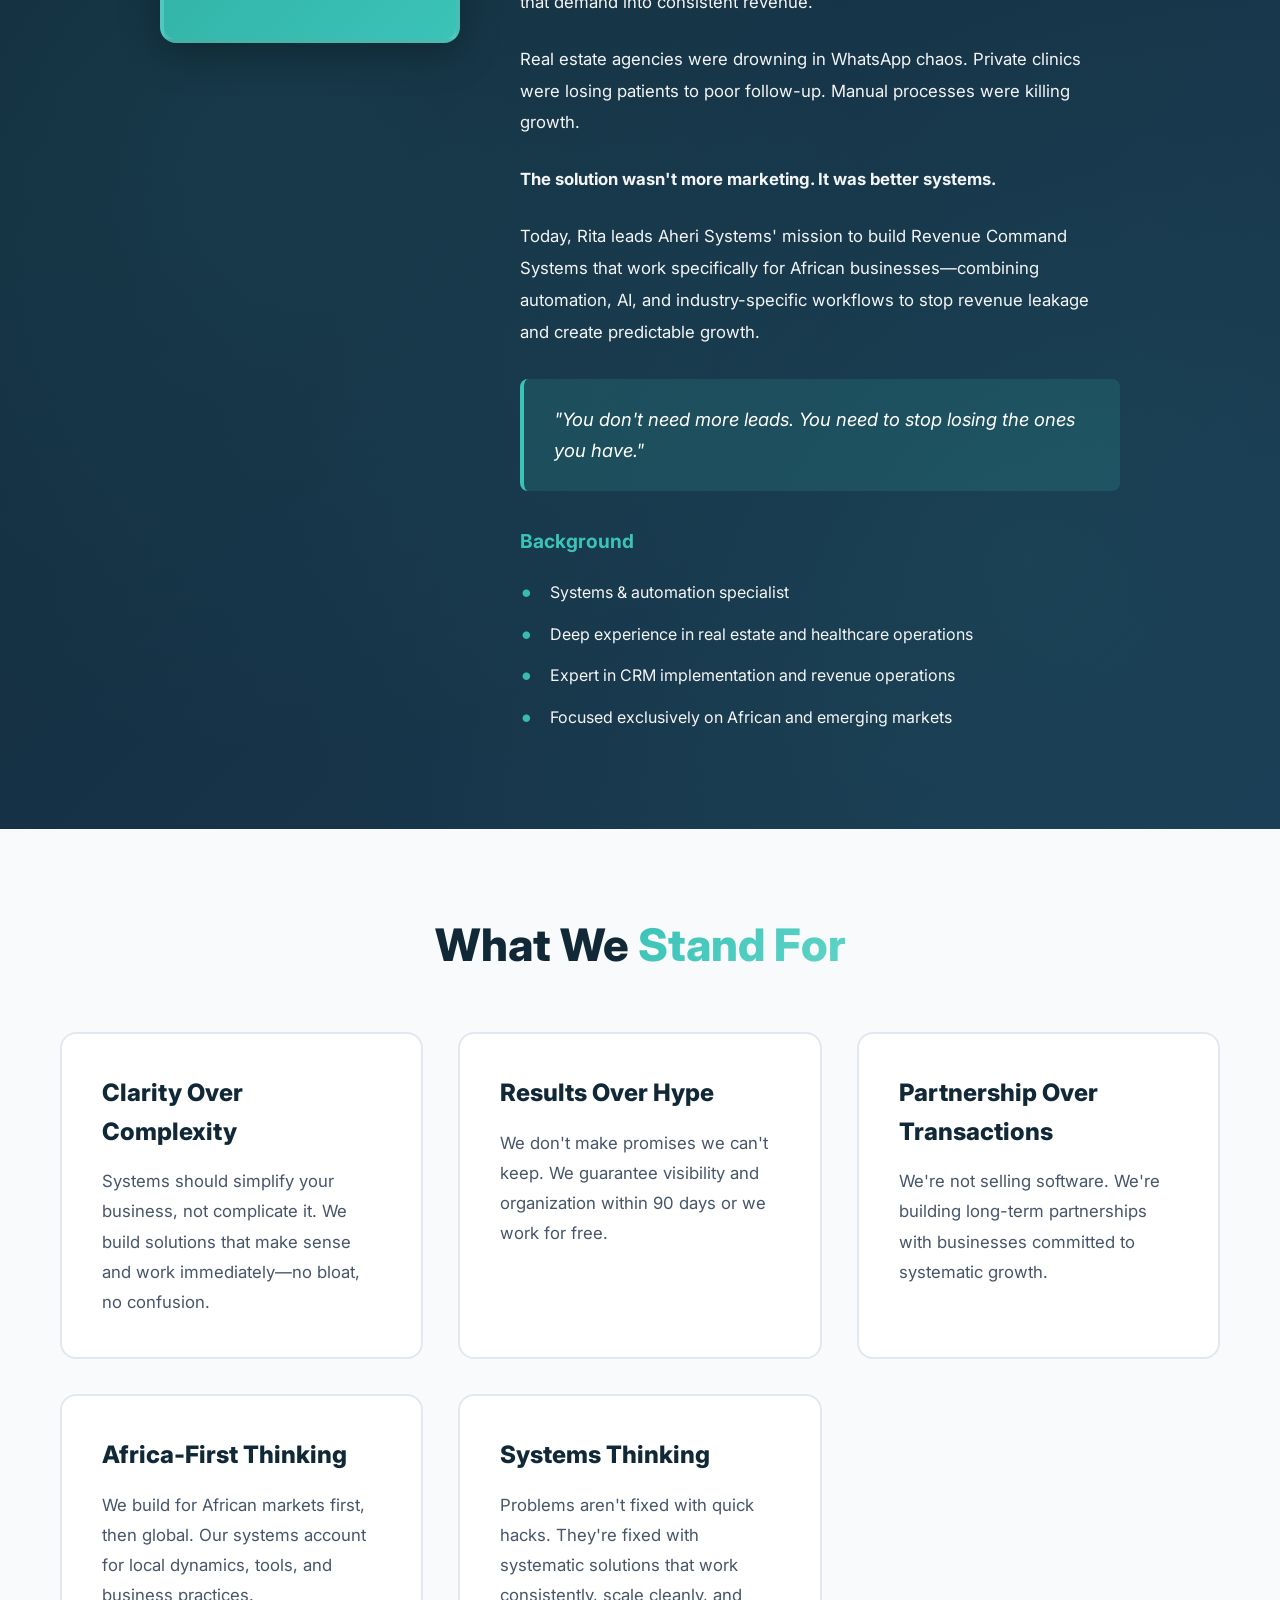
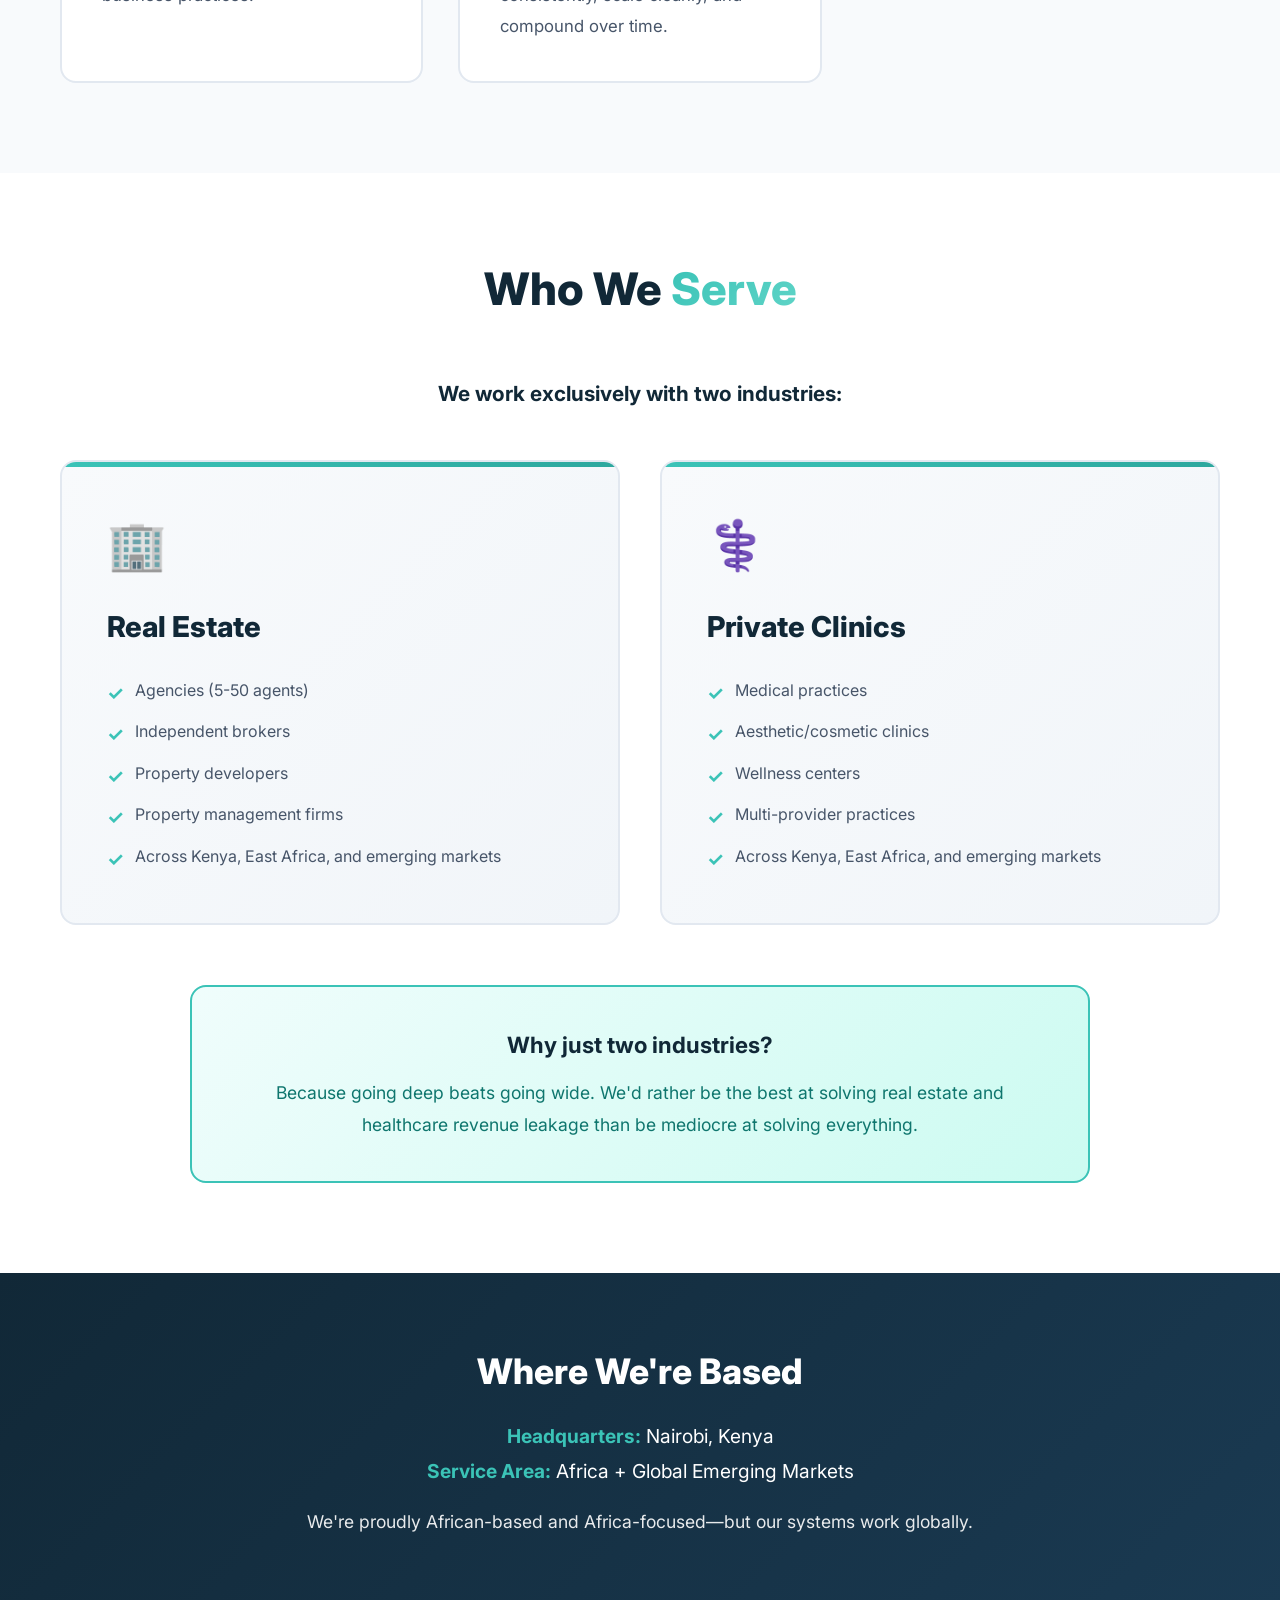
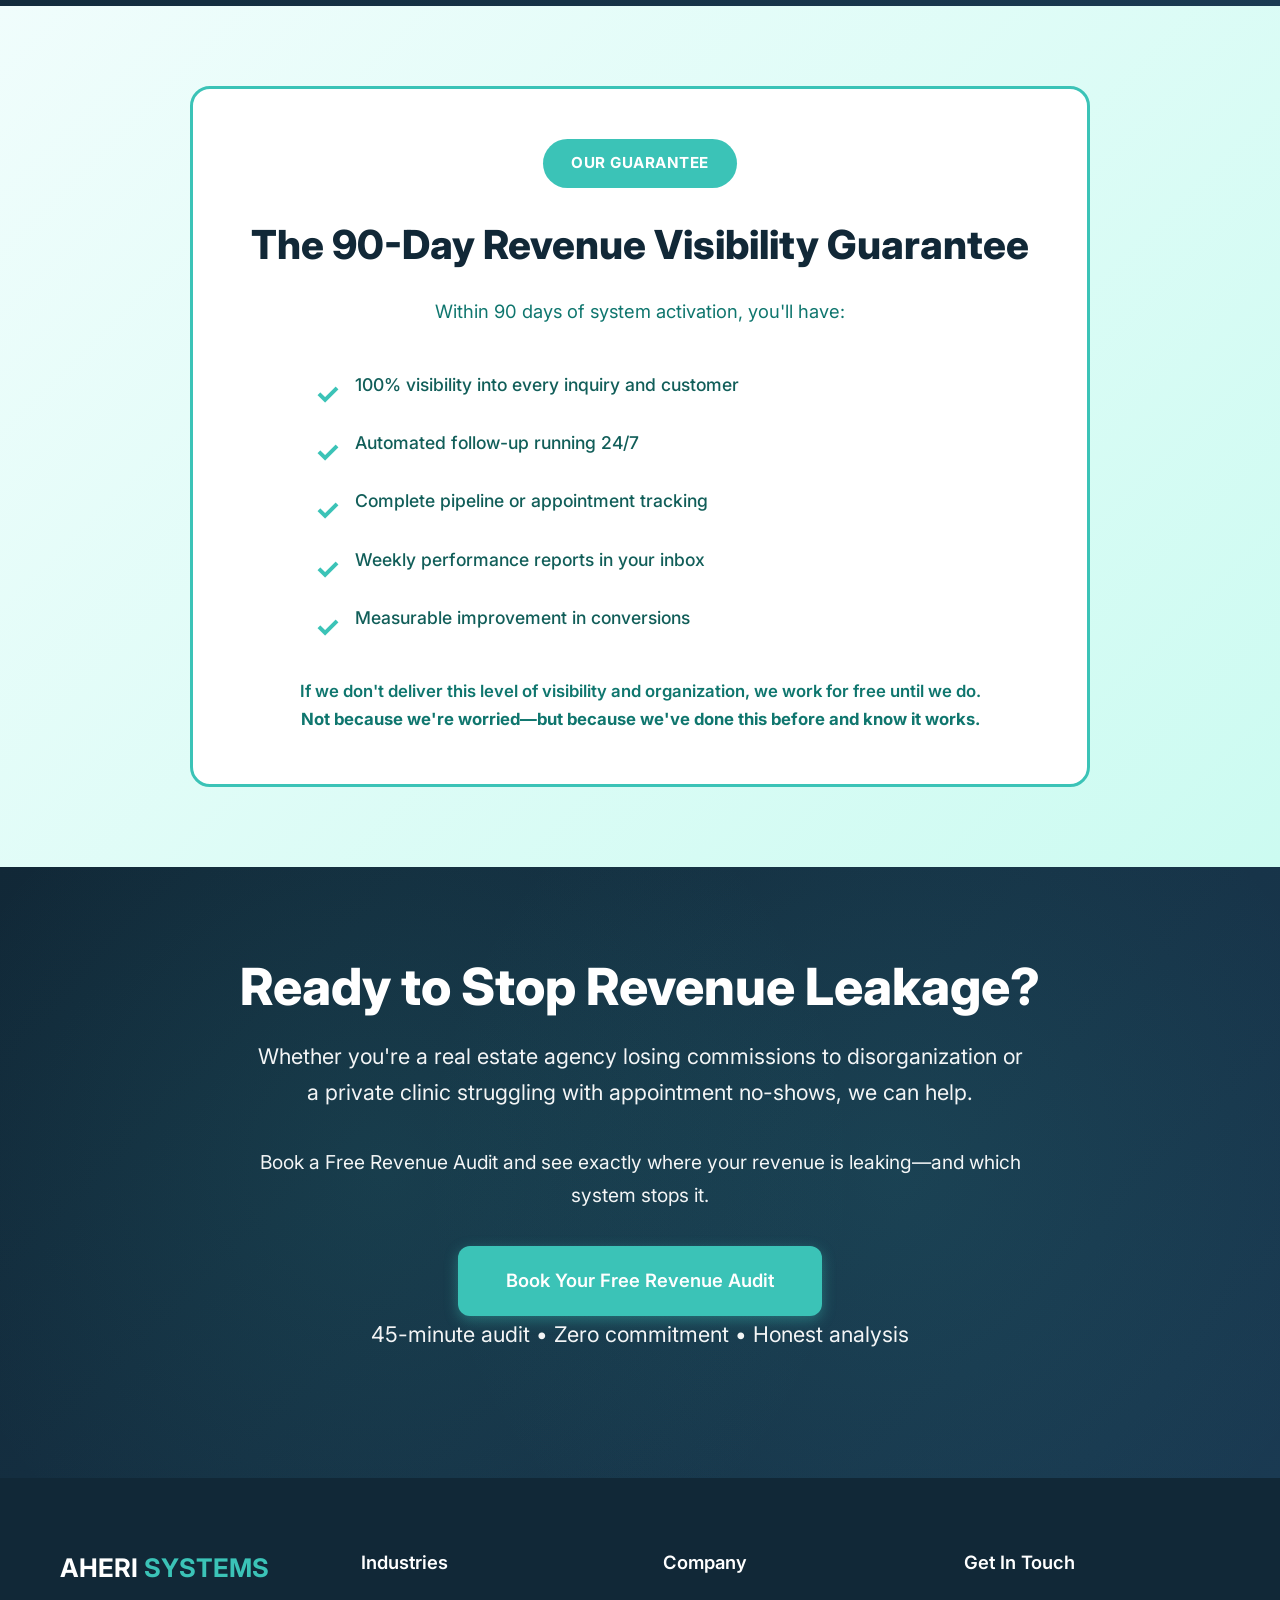
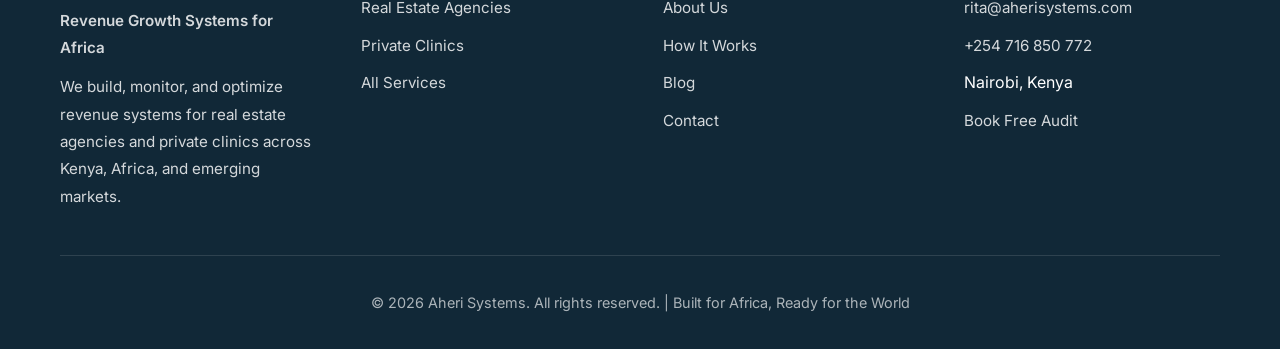
==== commit 0ba92196: "Update about.html" ====
--- a/about.html
+++ b/about.html
@@ -3,21 +3,59 @@
 <head>
     <meta charset="UTF-8">
     <meta name="viewport" content="width=device-width, initial-scale=1.0">
+    
+    <!-- Favicons -->
     <link rel="icon" type="image/png" sizes="32x32" href="/favicon-32x32.png">
     <link rel="icon" type="image/png" sizes="16x16" href="/favicon-16x16.png">
     <link rel="apple-touch-icon" sizes="180x180" href="/apple-touch-icon.png">
+    <link rel="manifest" href="/site.webmanifest">
     
     <!-- SEO Meta Tags -->
-    <title>About Aheri Systems | Revenue Growth Systems & CRM Automation Experts</title>
-    <meta name="description" content="Aheri Systems builds managed revenue growth systems that stop lead leakage and turn every opportunity into revenue. We capture leads, accelerate deals, and retain customers automatically—24/7.">
-    <meta name="keywords" content="revenue growth systems, CRM automation, lead management, sales pipeline automation, customer retention systems, AI lead response, business automation, revenue operations">
+    <title>About Aheri Systems | Revenue Systems for Real Estate & Clinics | Kenya</title>
+    <meta name="description" content="Aheri Systems builds Revenue Command Systems for real estate and healthcare businesses across Africa. Stop revenue leakage, create predictable growth. Founded by systems architect Rita Ndubi.">
+    <meta name="keywords" content="Aheri Systems about, Rita Ndubi, revenue systems Africa, real estate CRM Kenya, clinic management system, systems automation Africa">
+    <meta name="author" content="Aheri Systems">
     
-    <!-- Open Graph / Social Media -->
-    <meta property="og:title" content="About Aheri Systems | Revenue Growth Systems & CRM Automation">
-    <meta property="og:description" content="We fix what happens after the lead comes in. Managed systems that capture every lead, close every deal, and keep customers buying—automatically.">
+    <!-- Open Graph -->
     <meta property="og:type" content="website">
+    <meta property="og:title" content="About Aheri Systems | Revenue Systems Partner for Africa">
+    <meta property="og:description" content="Founded by systems architect Rita Ndubi. We build Revenue Command Systems for real estate and healthcare businesses across Africa.">
+    <meta property="og:url" content="https://aherisystems.com/about">
+    <meta property="og:site_name" content="Aheri Systems">
     
-    <link href="https://fonts.googleapis.com/css2?family=Inter:wght@300;400;500;600;700;800&display=swap" rel="stylesheet">
+    <!-- Canonical URL -->
+    <link rel="canonical" href="https://aherisystems.com/about">
+    
+    <!-- Schema.org Structured Data -->
+    <script type="application/ld+json">
+    {
+      "@context": "https://schema.org",
+      "@type": "Organization",
+      "name": "Aheri Systems",
+      "url": "https://aherisystems.com",
+      "logo": "https://aherisystems.com/assets/images/aheri-logo.png",
+      "description": "Revenue Command Systems for real estate agencies and private clinics in Kenya and Africa",
+      "founder": {
+        "@type": "Person",
+        "name": "Rita Ndubi",
+        "jobTitle": "Founder & Chief Systems Architect",
+        "description": "Systems strategist and automation specialist focused on stopping revenue leakage for African businesses"
+      },
+      "address": {
+        "@type": "PostalAddress",
+        "addressLocality": "Nairobi",
+        "addressCountry": "KE"
+      },
+      "areaServed": ["Kenya", "East Africa", "Africa"],
+      "knowsAbout": ["Revenue Systems", "Real Estate CRM", "Healthcare Management Systems", "Sales Automation", "Patient Retention"]
+    }
+    </script>
+    
+    <!-- Google Fonts -->
+    <link rel="preconnect" href="https://fonts.googleapis.com">
+    <link rel="preconnect" href="https://fonts.gstatic.com" crossorigin>
+    <link href="https://fonts.googleapis.com/css2?family=Inter:wght@400;500;600;700;800;900&display=swap" rel="stylesheet">
+    
     <style>
         * {
             margin: 0;
@@ -30,21 +68,23 @@
             line-height: 1.6;
             color: #112837;
             background: white;
-        }
-
-        /* Navigation Styles */
+            -webkit-font-smoothing: antialiased;
+            -moz-osx-font-smoothing: grayscale;
+        }
+
+        .container {
+            max-width: 1200px;
+            margin: 0 auto;
+            padding: 0 20px;
+        }
+
+        /* Navigation */
         .navbar {
             background: white;
             box-shadow: 0 2px 10px rgba(17, 40, 55, 0.08);
             position: sticky;
             top: 0;
             z-index: 1000;
-        }
-
-        .container {
-            max-width: 1200px;
-            margin: 0 auto;
-            padding: 0 20px;
         }
 
         .nav-wrapper {
@@ -99,9 +139,10 @@
         .nav-menu .btn-primary {
             background: #3bc3b7;
             color: white;
-            padding: 0.6rem 1.5rem;
+            padding: 0.7rem 1.8rem;
             border-radius: 8px;
             transition: all 0.3s;
+            font-weight: 600;
         }
 
         .nav-menu .btn-primary:hover {
@@ -115,7 +156,6 @@
             background: linear-gradient(135deg, #112837 0%, #1a3a52 100%);
             color: white;
             padding: 100px 20px 80px;
-            text-align: center;
             position: relative;
             overflow: hidden;
         }
@@ -128,36 +168,23 @@
             right: 0;
             bottom: 0;
             background: 
-                radial-gradient(circle at 20% 50%, rgba(59, 195, 183, 0.1) 0%, transparent 50%),
-                radial-gradient(circle at 80% 80%, rgba(59, 195, 183, 0.1) 0%, transparent 50%);
+                radial-gradient(circle at 20% 50%, rgba(59, 195, 183, 0.12) 0%, transparent 50%),
+                radial-gradient(circle at 80% 80%, rgba(59, 195, 183, 0.12) 0%, transparent 50%);
             pointer-events: none;
         }
 
-        .hero > .container {
+        .hero-content {
             position: relative;
             z-index: 1;
+            text-align: center;
         }
 
         .hero h1 {
-            font-size: 3rem;
+            font-size: 3.5rem;
             margin-bottom: 25px;
-            font-weight: 700;
-            letter-spacing: -0.02em;
-        }
-
-        .hero-subtitle {
-            font-size: 1.4rem;
-            max-width: 800px;
-            margin: 0 auto 20px;
-            opacity: 0.95;
-            line-height: 1.7;
-        }
-
-        .hero-emphasis {
-            font-size: 1.2rem;
-            font-weight: 600;
-            color: #3bc3b7;
-            margin-top: 15px;
+            font-weight: 900;
+            letter-spacing: -0.03em;
+            line-height: 1.15;
         }
 
         .gradient-text {
@@ -167,12 +194,75 @@
             background-clip: text;
         }
 
-        /* Sections */
-        .section {
-            padding: 80px 20px;
-        }
-
-        .section-alt {
+        .hero p {
+            font-size: 1.35rem;
+            max-width: 880px;
+            margin: 0 auto;
+            opacity: 0.95;
+            line-height: 1.7;
+        }
+
+        /* Mission Section */
+        .mission-section {
+            padding: 90px 20px;
+            background: white;
+        }
+
+        .mission-content {
+            max-width: 900px;
+            margin: 0 auto;
+            text-align: center;
+        }
+
+        .mission-badge {
+            display: inline-block;
+            background: rgba(59, 195, 183, 0.1);
+            color: #3bc3b7;
+            padding: 10px 24px;
+            border-radius: 30px;
+            font-size: 0.9rem;
+            font-weight: 700;
+            margin-bottom: 25px;
+            text-transform: uppercase;
+            letter-spacing: 0.5px;
+        }
+
+        .mission-content h2 {
+            font-size: 2.5rem;
+            margin-bottom: 30px;
+            font-weight: 800;
+            color: #112837;
+            line-height: 1.3;
+        }
+
+        .mission-quote {
+            font-size: 1.4rem;
+            color: #3bc3b7;
+            font-weight: 600;
+            margin-bottom: 40px;
+            font-style: italic;
+            line-height: 1.6;
+        }
+
+        .mission-expanded {
+            text-align: left;
+            font-size: 1.1rem;
+            line-height: 1.9;
+            color: #475569;
+        }
+
+        .mission-expanded p {
+            margin-bottom: 25px;
+        }
+
+        .mission-expanded strong {
+            color: #112837;
+            font-weight: 700;
+        }
+
+        /* Why We Exist Section */
+        .why-section {
+            padding: 90px 20px;
             background: #f8fafc;
         }
 
@@ -181,193 +271,161 @@
             margin-bottom: 60px;
         }
 
-        .section-title {
-            font-size: 2.5rem;
-            margin-bottom: 15px;
+        .section-header h2 {
+            font-size: 2.8rem;
+            margin-bottom: 20px;
+            font-weight: 800;
             color: #112837;
-            font-weight: 700;
-            letter-spacing: -0.02em;
-        }
-
-        .section-subtitle {
-            font-size: 1.2rem;
-            color: #64748b;
-            max-width: 700px;
-            margin: 0 auto;
-        }
-
-        /* Story Section */
-        .story-content {
+            line-height: 1.2;
+        }
+
+        .why-content {
             max-width: 900px;
             margin: 0 auto;
         }
 
-        .story-content p {
+        .why-intro {
             font-size: 1.15rem;
             line-height: 1.9;
-            color: #4a5568;
-            margin-bottom: 25px;
-        }
-
-        .story-content p strong {
-            color: #112837;
-            font-weight: 600;
-        }
-
-        .highlight-box {
-            background: linear-gradient(135deg, #3bc3b7 0%, #2da89e 100%);
-            color: white;
-            padding: 40px;
-            border-radius: 16px;
-            margin: 40px 0;
-            text-align: center;
-        }
-
-        .highlight-box h3 {
-            font-size: 1.6rem;
-            margin-bottom: 20px;
-            font-weight: 700;
-        }
-
-        .highlight-box p {
-            font-size: 1.2rem;
-            line-height: 1.8;
-            margin: 0;
-            color: white;
-        }
-
-        /* Problem Statement */
-        .problem-grid {
-            display: grid;
-            grid-template-columns: repeat(auto-fit, minmax(280px, 1fr));
-            gap: 25px;
-            margin: 40px 0;
-        }
-
-        .problem-item {
-            background: white;
-            border-left: 4px solid #ef4444;
-            padding: 25px;
-            border-radius: 8px;
-            box-shadow: 0 2px 8px rgba(0,0,0,0.08);
-        }
-
-        .problem-item h4 {
-            color: #ef4444;
-            font-size: 1.1rem;
-            margin-bottom: 10px;
-            font-weight: 600;
-        }
-
-        .problem-item p {
-            color: #64748b;
-            font-size: 1rem;
-            line-height: 1.6;
-        }
-
-        /* Solution Grid */
-        .solution-grid {
-            display: grid;
-            grid-template-columns: repeat(auto-fit, minmax(280px, 1fr));
-            gap: 25px;
-            margin: 40px 0;
-        }
-
-        .solution-item {
-            background: white;
-            border-left: 4px solid #3bc3b7;
-            padding: 25px;
-            border-radius: 8px;
-            box-shadow: 0 2px 8px rgba(0,0,0,0.08);
-            transition: transform 0.3s ease;
-        }
-
-        .solution-item:hover {
-            transform: translateY(-5px);
-        }
-
-        .solution-item h4 {
-            color: #3bc3b7;
-            font-size: 1.2rem;
-            margin-bottom: 10px;
-            font-weight: 700;
-        }
-
-        .solution-item p {
-            color: #64748b;
-            font-size: 1rem;
-            line-height: 1.6;
-        }
-
-        /* Mission/Vision Cards */
-        .values-grid {
-            display: grid;
-            grid-template-columns: repeat(auto-fit, minmax(300px, 1fr));
-            gap: 30px;
-            margin-top: 50px;
-        }
-
-        .value-card {
+            color: #475569;
+            margin-bottom: 50px;
+        }
+
+        .industry-problem {
             background: white;
             border-radius: 16px;
             padding: 40px;
-            border: 1px solid #e2e8f0;
-            transition: all 0.3s ease;
+            margin-bottom: 30px;
+            border-left: 5px solid #3bc3b7;
+            box-shadow: 0 4px 15px rgba(0, 0, 0, 0.05);
+        }
+
+        .industry-problem h3 {
+            font-size: 1.6rem;
+            margin-bottom: 20px;
+            color: #112837;
+            font-weight: 700;
+        }
+
+        .industry-problem p {
+            font-size: 1.05rem;
+            line-height: 1.8;
+            color: #475569;
+            margin-bottom: 15px;
+        }
+
+        .callout {
+            background: linear-gradient(135deg, #f0fdfc 0%, #ccfbf1 100%);
+            border: 2px solid #3bc3b7;
+            border-radius: 12px;
+            padding: 35px;
+            margin-top: 50px;
+            text-align: center;
+        }
+
+        .callout p {
+            font-size: 1.35rem;
+            color: #0f766e;
+            font-weight: 700;
+            line-height: 1.6;
+        }
+
+        /* Approach Section */
+        .approach-section {
+            padding: 90px 20px;
+            background: white;
+        }
+
+        .approach-grid {
+            display: grid;
+            grid-template-columns: 1fr;
+            gap: 50px;
+            margin-top: 50px;
+            max-width: 900px;
+            margin-left: auto;
+            margin-right: auto;
+        }
+
+        .approach-principle {
+            background: linear-gradient(135deg, #f8fafc 0%, #f1f5f9 100%);
+            border-radius: 16px;
+            padding: 45px;
+            border: 2px solid #e2e8f0;
             position: relative;
             overflow: hidden;
         }
 
-        .value-card::before {
+        .approach-principle::before {
             content: '';
             position: absolute;
             top: 0;
             left: 0;
-            width: 100%;
-            height: 4px;
-            background: linear-gradient(90deg, #3bc3b7 0%, #2da89e 100%);
-            transform: scaleX(0);
-            transform-origin: left;
-            transition: transform 0.3s ease;
-        }
-
-        .value-card:hover::before {
-            transform: scaleX(1);
-        }
-
-        .value-card:hover {
-            transform: translateY(-5px);
-            box-shadow: 0 10px 30px rgba(59, 195, 183, 0.15);
-        }
-
-        .value-icon {
-            font-size: 3rem;
+            width: 6px;
+            height: 100%;
+            background: linear-gradient(180deg, #3bc3b7 0%, #2da89e 100%);
+        }
+
+        .principle-number {
+            display: inline-flex;
+            align-items: center;
+            justify-content: center;
+            width: 50px;
+            height: 50px;
+            background: #3bc3b7;
+            color: white;
+            border-radius: 50%;
+            font-size: 1.5rem;
+            font-weight: 800;
             margin-bottom: 20px;
-            display: block;
-        }
-
-        .value-card h3 {
-            font-size: 1.5rem;
-            margin-bottom: 15px;
+        }
+
+        .approach-principle h3 {
+            font-size: 1.8rem;
+            margin-bottom: 20px;
             color: #112837;
-            font-weight: 700;
-        }
-
-        .value-card p {
-            color: #64748b;
+            font-weight: 800;
+        }
+
+        .approach-principle p {
+            font-size: 1.05rem;
             line-height: 1.8;
-            font-size: 1.05rem;
-        }
-
-        /* Stats Section */
-        .stats-section {
+            color: #475569;
+            margin-bottom: 20px;
+        }
+
+        .approach-principle ul {
+            list-style: none;
+            margin-top: 25px;
+        }
+
+        .approach-principle ul li {
+            padding: 10px 0;
+            padding-left: 35px;
+            position: relative;
+            color: #475569;
+            font-size: 1rem;
+            line-height: 1.7;
+        }
+
+        .approach-principle ul li:before {
+            content: "→";
+            position: absolute;
+            left: 0;
+            color: #3bc3b7;
+            font-weight: bold;
+            font-size: 1.3rem;
+        }
+
+        /* Founder Section */
+        .founder-section {
+            padding: 90px 20px;
             background: linear-gradient(135deg, #112837 0%, #1a3a52 100%);
             color: white;
-            padding: 80px 20px;
             position: relative;
             overflow: hidden;
         }
 
-        .stats-section::before {
+        .founder-section::before {
             content: '';
             position: absolute;
             top: 0;
@@ -375,144 +433,363 @@
             right: 0;
             bottom: 0;
             background: 
-                radial-gradient(circle at 30% 50%, rgba(59, 195, 183, 0.1) 0%, transparent 50%),
-                radial-gradient(circle at 70% 50%, rgba(59, 195, 183, 0.1) 0%, transparent 50%);
+                radial-gradient(circle at 20% 50%, rgba(59, 195, 183, 0.08) 0%, transparent 50%),
+                radial-gradient(circle at 80% 80%, rgba(59, 195, 183, 0.08) 0%, transparent 50%);
             pointer-events: none;
         }
 
-        .stats-grid {
-            display: grid;
-            grid-template-columns: repeat(auto-fit, minmax(200px, 1fr));
-            gap: 40px;
+        .founder-content {
             position: relative;
             z-index: 1;
-        }
-
-        .stat-item {
+            max-width: 1000px;
+            margin: 0 auto;
+        }
+
+        .founder-header {
             text-align: center;
-        }
-
-        .stat-number {
-            font-size: 3.5rem;
+            margin-bottom: 60px;
+        }
+
+        .founder-header h2 {
+            font-size: 2.8rem;
+            margin-bottom: 15px;
             font-weight: 800;
-            color: #3bc3b7;
-            display: block;
-            line-height: 1;
-            margin-bottom: 10px;
-        }
-
-        .stat-label {
-            font-size: 1.1rem;
-            opacity: 0.9;
-        }
-
-        /* Founder Section */
-        .founder-section {
-            max-width: 1000px;
-            margin: 50px auto 0;
+        }
+
+        .founder-grid {
             display: grid;
-            grid-template-columns: 320px 1fr;
-            gap: 50px;
+            grid-template-columns: 300px 1fr;
+            gap: 60px;
             align-items: start;
         }
 
         .founder-image {
             position: relative;
-            padding: 10px;
-            border-radius: 20px;
-            background: linear-gradient(135deg, #3bc3b7, #2da89e);
-        }
-
-        .founder-image img {
+        }
+
+        .founder-photo {
             width: 100%;
-            aspect-ratio: 1;
-            object-fit: cover;
+            height: 350px;
+            background: linear-gradient(135deg, #2da89e 0%, #3bc3b7 100%);
             border-radius: 16px;
-            display: block;
-            box-shadow: 0 20px 40px rgba(0, 0, 0, 0.15);
-        }
-
-        .founder-content h3 {
-            font-size: 1.8rem;
+            display: flex;
+            align-items: center;
+            justify-content: center;
+            font-size: 1rem;
+            color: white;
+            text-align: center;
+            padding: 20px;
+            box-shadow: 0 10px 40px rgba(0, 0, 0, 0.3);
+            border: 4px solid rgba(255, 255, 255, 0.1);
+        }
+
+        .founder-bio {
+            padding-top: 20px;
+        }
+
+        .founder-name {
+            font-size: 2.2rem;
+            font-weight: 800;
             margin-bottom: 8px;
+            color: white;
+        }
+
+        .founder-title {
+            font-size: 1.15rem;
+            color: #3bc3b7;
+            font-weight: 600;
+            margin-bottom: 30px;
+        }
+
+        .founder-bio p {
+            font-size: 1.05rem;
+            line-height: 1.9;
+            margin-bottom: 25px;
+            opacity: 0.95;
+        }
+
+        .founder-philosophy {
+            background: rgba(59, 195, 183, 0.15);
+            border-left: 4px solid #3bc3b7;
+            padding: 25px 30px;
+            border-radius: 8px;
+            margin: 30px 0;
+            font-style: italic;
+            font-size: 1.15rem;
+            line-height: 1.7;
+        }
+
+        .founder-background {
+            margin-top: 35px;
+        }
+
+        .founder-background h4 {
+            font-size: 1.2rem;
+            margin-bottom: 15px;
+            color: #3bc3b7;
+            font-weight: 700;
+        }
+
+        .founder-background ul {
+            list-style: none;
+        }
+
+        .founder-background ul li {
+            padding: 8px 0;
+            padding-left: 30px;
+            position: relative;
+            font-size: 1rem;
+            line-height: 1.6;
+            opacity: 0.95;
+        }
+
+        .founder-background ul li:before {
+            content: "•";
+            position: absolute;
+            left: 0;
+            color: #3bc3b7;
+            font-size: 1.5rem;
+            line-height: 1;
+        }
+
+        /* Values Section */
+        .values-section {
+            padding: 90px 20px;
+            background: #f8fafc;
+        }
+
+        .values-grid {
+            display: grid;
+            grid-template-columns: repeat(auto-fit, minmax(300px, 1fr));
+            gap: 35px;
+            margin-top: 50px;
+        }
+
+        .value-card {
+            background: white;
+            border-radius: 16px;
+            padding: 40px;
+            border: 2px solid #e2e8f0;
+            transition: all 0.3s ease;
+        }
+
+        .value-card:hover {
+            transform: translateY(-5px);
+            box-shadow: 0 12px 35px rgba(59, 195, 183, 0.15);
+            border-color: #3bc3b7;
+        }
+
+        .value-card h3 {
+            font-size: 1.5rem;
+            margin-bottom: 15px;
+            color: #112837;
+            font-weight: 800;
+        }
+
+        .value-card p {
+            font-size: 1.05rem;
+            line-height: 1.8;
+            color: #475569;
+        }
+
+        /* Who We Serve Section */
+        .serve-section {
+            padding: 90px 20px;
+            background: white;
+        }
+
+        .serve-intro {
+            text-align: center;
+            font-size: 1.3rem;
             color: #112837;
             font-weight: 700;
-        }
-
-        .founder-title {
-            font-size: 1.1rem;
+            margin-bottom: 50px;
+        }
+
+        .serve-grid {
+            display: grid;
+            grid-template-columns: repeat(auto-fit, minmax(400px, 1fr));
+            gap: 40px;
+            margin-bottom: 60px;
+        }
+
+        .serve-card {
+            background: linear-gradient(135deg, #f8fafc 0%, #f1f5f9 100%);
+            border-radius: 16px;
+            padding: 45px;
+            border: 2px solid #e2e8f0;
+            position: relative;
+            overflow: hidden;
+        }
+
+        .serve-card::before {
+            content: '';
+            position: absolute;
+            top: 0;
+            left: 0;
+            width: 100%;
+            height: 5px;
+            background: linear-gradient(90deg, #3bc3b7 0%, #2da89e 100%);
+        }
+
+        .serve-icon {
+            font-size: 3rem;
+            margin-bottom: 20px;
+            display: block;
+        }
+
+        .serve-card h3 {
+            font-size: 1.8rem;
+            margin-bottom: 20px;
+            color: #112837;
+            font-weight: 800;
+        }
+
+        .serve-card ul {
+            list-style: none;
+        }
+
+        .serve-card ul li {
+            padding: 8px 0;
+            padding-left: 28px;
+            position: relative;
+            color: #475569;
+            font-size: 1rem;
+            line-height: 1.6;
+        }
+
+        .serve-card ul li:before {
+            content: "✓";
+            position: absolute;
+            left: 0;
             color: #3bc3b7;
-            font-weight: 600;
-            margin-bottom: 25px;
-        }
-
-        .founder-content p {
-            font-size: 1.1rem;
-            line-height: 1.9;
-            color: #4a5568;
-            margin-bottom: 20px;
-        }
-
-        .founder-content p strong {
-            color: #112837;
-            font-weight: 600;
-        }
-
-        /* Approach Section */
-        .approach-grid {
-            display: grid;
-            grid-template-columns: repeat(auto-fit, minmax(250px, 1fr));
-            gap: 25px;
-        }
-
-        .approach-card {
-            background: white;
+            font-weight: bold;
+            font-size: 1.2rem;
+        }
+
+        .serve-callout {
+            background: linear-gradient(135deg, #f0fdfc 0%, #ccfbf1 100%);
+            border: 2px solid #3bc3b7;
             border-radius: 16px;
-            padding: 35px;
-            border: 1px solid #e2e8f0;
-            border-left: 5px solid #3bc3b7;
-            transition: all 0.3s ease;
-        }
-
-        .approach-card:hover {
-            transform: translateY(-5px);
-            box-shadow: 0 10px 30px rgba(59, 195, 183, 0.15);
-        }
-
-        .approach-number {
-            display: inline-block;
-            background: linear-gradient(135deg, #3bc3b7 0%, #2da89e 100%);
-            color: white;
-            width: 45px;
-            height: 45px;
-            border-radius: 12px;
+            padding: 40px;
             text-align: center;
-            line-height: 45px;
-            font-weight: 700;
-            margin-bottom: 20px;
-            font-size: 1.3rem;
-            box-shadow: 0 4px 12px rgba(59, 195, 183, 0.3);
-        }
-
-        .approach-card h3 {
+            max-width: 900px;
+            margin: 0 auto;
+        }
+
+        .serve-callout h4 {
             font-size: 1.4rem;
-            margin-bottom: 12px;
+            margin-bottom: 15px;
             color: #112837;
             font-weight: 700;
         }
 
-        .approach-card p {
-            color: #64748b;
+        .serve-callout p {
+            font-size: 1.1rem;
+            color: #0f766e;
+            line-height: 1.8;
+        }
+
+        /* Location Section */
+        .location-section {
+            padding: 70px 20px;
+            background: linear-gradient(135deg, #112837 0%, #1a3a52 100%);
+            color: white;
+            text-align: center;
+        }
+
+        .location-content h2 {
+            font-size: 2.2rem;
+            margin-bottom: 20px;
+            font-weight: 800;
+        }
+
+        .location-details {
+            font-size: 1.2rem;
+            line-height: 1.8;
+        }
+
+        .location-details strong {
+            color: #3bc3b7;
+            font-weight: 700;
+        }
+
+        /* Guarantee Section */
+        .guarantee-section {
+            padding: 80px 20px;
+            background: linear-gradient(135deg, #f0fdfc 0%, #ccfbf1 100%);
+        }
+
+        .guarantee-box {
+            max-width: 900px;
+            margin: 0 auto;
+            background: white;
+            border: 3px solid #3bc3b7;
+            border-radius: 20px;
+            padding: 50px;
+            text-align: center;
+        }
+
+        .guarantee-badge {
+            display: inline-block;
+            background: #3bc3b7;
+            color: white;
+            padding: 12px 28px;
+            border-radius: 30px;
+            font-size: 0.95rem;
+            font-weight: 700;
+            margin-bottom: 25px;
+            text-transform: uppercase;
+            letter-spacing: 0.5px;
+        }
+
+        .guarantee-box h2 {
+            font-size: 2.5rem;
+            margin-bottom: 20px;
+            color: #112837;
+            font-weight: 800;
+        }
+
+        .guarantee-list {
+            text-align: left;
+            max-width: 650px;
+            margin: 30px auto;
+            list-style: none;
+        }
+
+        .guarantee-list li {
+            padding: 15px 0;
+            padding-left: 40px;
+            position: relative;
+            color: #115e59;
+            font-size: 1.1rem;
+            line-height: 1.6;
+            font-weight: 500;
+        }
+
+        .guarantee-list li:before {
+            content: "✓";
+            position: absolute;
+            left: 0;
+            color: #3bc3b7;
+            font-weight: bold;
+            font-size: 1.8rem;
+        }
+
+        .guarantee-note {
+            margin-top: 30px;
+            font-size: 1.05rem;
+            color: #0f766e;
+            font-weight: 600;
             line-height: 1.7;
-            font-size: 1.05rem;
         }
 
         /* CTA Section */
         .cta-section {
             background: linear-gradient(135deg, #112837 0%, #1a3a52 100%);
             color: white;
+            padding: 90px 20px;
             text-align: center;
-            padding: 80px 20px;
             position: relative;
             overflow: hidden;
         }
@@ -536,61 +813,66 @@
         }
 
         .cta-content h2 {
-            font-size: 2.8rem;
-            margin-bottom: 20px;
-            font-weight: 700;
-            letter-spacing: -0.02em;
+            font-size: 3.2rem;
+            margin-bottom: 22px;
+            font-weight: 800;
+            line-height: 1.15;
         }
 
         .cta-content p {
-            font-size: 1.3rem;
-            max-width: 700px;
-            margin: 0 auto 30px;
+            font-size: 1.35rem;
+            max-width: 780px;
+            margin: 0 auto 35px;
             opacity: 0.95;
+            line-height: 1.7;
         }
 
         .btn {
             display: inline-block;
-            padding: 18px 40px;
+            padding: 20px 48px;
             border-radius: 12px;
             text-decoration: none;
             font-weight: 600;
             transition: all 0.3s ease;
-            font-size: 1.1rem;
+            font-size: 1.15rem;
+        }
+
+        .btn-primary {
             background: #3bc3b7;
             color: white;
             box-shadow: 0 4px 14px rgba(59, 195, 183, 0.4);
         }
 
-        .btn:hover {
+        .btn-primary:hover {
             background: #2da89e;
-            transform: translateY(-2px);
+            transform: translateY(-3px);
             box-shadow: 0 6px 20px rgba(59, 195, 183, 0.5);
         }
 
         .cta-note {
-            margin-top: 20px;
+            margin-top: 25px;
             font-size: 0.95rem;
-            opacity: 0.8;
+            opacity: 0.82;
         }
 
         /* Footer */
         .footer {
             background: #112837;
             color: white;
-            padding: 60px 20px 30px;
+            padding: 70px 20px 35px;
         }
 
         .footer-grid {
             display: grid;
             grid-template-columns: repeat(auto-fit, minmax(250px, 1fr));
-            gap: 40px;
-            margin-bottom: 40px;
+            gap: 45px;
+            margin-bottom: 45px;
         }
 
         .footer h3 {
-            font-size: 1.5rem;
-            margin-bottom: 15px;
+            font-size: 1.6rem;
+            margin-bottom: 18px;
+            font-weight: 700;
         }
 
         .logo-systems {
@@ -600,19 +882,20 @@
         .footer-tagline {
             color: #3bc3b7;
             font-size: 0.95rem;
-            margin-bottom: 10px;
-            font-weight: 500;
+            margin-bottom: 12px;
+            font-weight: 600;
         }
 
         .footer-col p {
-            color: rgba(255, 255, 255, 0.8);
+            color: rgba(255, 255, 255, 0.82);
             line-height: 1.8;
             font-size: 0.95rem;
         }
 
         .footer h4 {
-            margin-bottom: 15px;
-            font-size: 1.1rem;
+            margin-bottom: 18px;
+            font-size: 1.15rem;
+            font-weight: 600;
         }
 
         .footer ul {
@@ -620,11 +903,11 @@
         }
 
         .footer ul li {
-            margin-bottom: 10px;
+            margin-bottom: 12px;
         }
 
         .footer ul li a {
-            color: rgba(255, 255, 255, 0.8);
+            color: rgba(255, 255, 255, 0.82);
             text-decoration: none;
             transition: color 0.3s;
             font-size: 0.95rem;
@@ -635,18 +918,18 @@
         }
 
         .footer-bottom {
-            border-top: 1px solid rgba(255, 255, 255, 0.1);
-            padding-top: 30px;
+            border-top: 1px solid rgba(255, 255, 255, 0.12);
+            padding-top: 35px;
             text-align: center;
         }
 
         .footer-bottom p {
-            color: rgba(255, 255, 255, 0.6);
+            color: rgba(255, 255, 255, 0.65);
             font-size: 0.9rem;
         }
 
         /* Mobile Responsiveness */
-        @media (max-width: 768px) {
+        @media (max-width: 968px) {
             .mobile-menu-btn {
                 display: flex;
             }
@@ -672,42 +955,36 @@
                 font-size: 2.2rem;
             }
 
-            .hero-subtitle {
+            .hero p {
                 font-size: 1.1rem;
             }
 
-            .section-title {
+            .section-header h2 {
                 font-size: 2rem;
             }
 
-            .section-subtitle {
-                font-size: 1.05rem;
-            }
-
-            .founder-section {
+            .mission-content h2 {
+                font-size: 2rem;
+            }
+
+            .mission-quote {
+                font-size: 1.15rem;
+            }
+
+            .mission-expanded {
+                font-size: 1rem;
+            }
+
+            .founder-grid {
                 grid-template-columns: 1fr;
-                gap: 30px;
-                text-align: center;
-            }
-
-            .founder-image {
-                max-width: 300px;
-                margin: 0 auto;
-            }
-
-            .cta-content h2 {
-                font-size: 2rem;
-            }
-
-            .cta-content p {
-                font-size: 1.1rem;
-            }
-
-            .stat-number {
-                font-size: 2.5rem;
-            }
-
-            .approach-grid {
+                gap: 40px;
+            }
+
+            .founder-photo {
+                height: 300px;
+            }
+
+            .serve-grid {
                 grid-template-columns: 1fr;
             }
 
@@ -715,9 +992,20 @@
                 grid-template-columns: 1fr;
             }
 
-            .problem-grid,
-            .solution-grid {
-                grid-template-columns: 1fr;
+            .guarantee-box {
+                padding: 35px 25px;
+            }
+
+            .guarantee-box h2 {
+                font-size: 1.9rem;
+            }
+
+            .cta-content h2 {
+                font-size: 2.2rem;
+            }
+
+            .cta-content p {
+                font-size: 1.15rem;
             }
         }
     </style>
@@ -728,7 +1016,7 @@
         <div class="container">
             <div class="nav-wrapper">
                 <a href="index.html" class="logo">
-                    <img src="assets/images/aheri-logo.png" alt="AHERI SYSTEMS - Revenue Growth Systems">
+                    <img src="assets/images/aheri-logo.png" alt="AHERI SYSTEMS">
                 </a>
                 <button class="mobile-menu-btn" aria-label="Toggle menu">
                     <span></span>
@@ -737,13 +1025,11 @@
                 </button>
                 <ul class="nav-menu">
                     <li><a href="index.html">Home</a></li>
+                    <li><a href="services.html">Services</a></li>
+                    <li><a href="how-it-works.html">How It Works</a></li>
                     <li><a href="about.html">About</a></li>
-                    <li><a href="services.html">Services</a></li>
-                    <li><a href="case-studies.html">Case Studies</a></li>
-                    <li><a href="https://ritandubi.com/blog" target="_blank">Blog</a></li>
-                    <li><a href="https://ritandubi.com/resources" target="_blank">Resources & Tools</a></li>
                     <li><a href="contact.html">Contact</a></li>
-                    <li><a href="https://bookings.ritandubi.com/#/discovery-introduction-meeting" class="btn-primary" target="_blank">Book Free Audit</a></li>
+                    <li><a href="https://calendar.app.google/pm9QhCkfKvTPau3D9" class="btn-primary" target="_blank">Book Free Audit</a></li>
                 </ul>
             </div>
         </div>
@@ -751,221 +1037,327 @@
 
     <!-- Hero Section -->
     <section class="hero">
-        <div class="container">
-            <h1>We Stop Revenue <span class="gradient-text">Leakage</span></h1>
-            <p class="hero-subtitle">
-                Most businesses don't have a marketing problem. They have a revenue execution problem. Leads come in, but follow-up is slow, deals stall, and customers disappear after the first sale.
-            </p>
-            <p class="hero-emphasis">Aheri Systems fixes what happens after the lead arrives.</p>
+        <div class="hero-content">
+            <div class="container">
+                <h1>
+                    We Build Revenue Systems<br>
+                    <span class="gradient-text">That Work in Africa</span>
+                </h1>
+                <p>
+                    Founded by systems architects who understand what it takes to stop revenue leakage in emerging markets
+                </p>
+            </div>
         </div>
     </section>
 
-    <!-- The Problem We Solve -->
-    <section class="section">
+    <!-- Mission Section -->
+    <section class="mission-section">
+        <div class="container">
+            <div class="mission-content">
+                <div class="mission-badge">Our Mission</div>
+                <h2>Eliminate Revenue Leakage Across Africa</h2>
+                <p class="mission-quote">
+                    "To eliminate revenue leakage for real estate and healthcare businesses across Africa by building systems that capture every opportunity, close every deal, and create predictable growth."
+                </p>
+                <div class="mission-expanded">
+                    <p>
+                        Most businesses in Africa don't fail because of bad products or lack of customers. They fail because they can't systematically convert opportunities into revenue.
+                    </p>
+                    <p>
+                        Leads get lost. Follow-ups don't happen. Deals stall. Customers disappear after the first transaction.
+                    </p>
+                    <p>
+                        <strong>We fix that.</strong>
+                    </p>
+                    <p>
+                        We build done-for-you Revenue Command Systems that capture every lead, enforce consistent follow-up, and create repeatable growth—specifically for real estate agencies and private clinics.
+                    </p>
+                </div>
+            </div>
+        </div>
+    </section>
+
+    <!-- Why We Exist Section -->
+    <section class="why-section">
         <div class="container">
             <div class="section-header">
-                <h2 class="section-title">The Revenue <span class="gradient-text">Problem</span></h2>
-                <p class="section-subtitle">You're paying for leads, but losing money after they arrive</p>
-            </div>
-            
-            <div class="problem-grid">
-                <div class="problem-item">
-                    <h4>Leads Fall Through the Cracks</h4>
-                    <p>Scattered across WhatsApp, email, website forms, and ads with no central tracking. Response times measured in hours instead of minutes.</p>
-                </div>
-                <div class="problem-item">
-                    <h4>Deals Stall Without Visibility</h4>
-                    <p>Sales reps forget follow-ups. Quotes take hours to send. No alerts when deals go cold. No real pipeline forecasting.</p>
-                </div>
-                <div class="problem-item">
-                    <h4>Customers Buy Once and Disappear</h4>
-                    <p>No structured retention, reactivation, or upsell process. Customer complaints get lost. Referrals happen by accident, not by design.</p>
-                </div>
-            </div>
-
-            <div class="story-content" style="margin-top: 60px;">
-                <p>
-                    We've seen it hundreds of times: businesses invest thousands in marketing and ads, generate quality leads, but then lose 30-50% of potential revenue because <strong>what happens after the lead comes in is broken.</strong>
+                <h2>The Problem We Were <span class="gradient-text">Built to Solve</span></h2>
+            </div>
+            <div class="why-content">
+                <p class="why-intro">
+                    We started Aheri Systems after seeing the same pattern repeat across Africa:
                 </p>
-                <p>
-                    The problem isn't the people. It's the lack of systems. Everything is manual, disconnected, and chaotic. There's no enforcement, no automation, no real-time visibility into where revenue is leaking.
-                </p>
+
+                <div class="industry-problem">
+                    <h3>In Real Estate:</h3>
+                    <p>
+                        Talented agents losing commissions—not because they couldn't close deals, but because leads were scattered across WhatsApp, forgotten follow-ups killed momentum, and pipeline chaos made it impossible to scale.
+                    </p>
+                </div>
+
+                <div class="industry-problem">
+                    <h3>In Healthcare:</h3>
+                    <p>
+                        Professional clinics struggling to grow—not because they provided poor care, but because inquiries went unanswered after hours, appointment no-shows destroyed revenue predictability, and manual admin consumed 70% of staff time.
+                    </p>
+                </div>
+
+                <div class="callout">
+                    <p>
+                        The businesses weren't failing. <strong>The systems were.</strong>
+                    </p>
+                    <p style="margin-top: 15px; font-size: 1.25rem;">
+                        So we built the systems.
+                    </p>
+                </div>
             </div>
         </div>
     </section>
 
-    <!-- Our Solution -->
-    <section class="section section-alt">
+    <!-- Our Approach Section -->
+    <section class="approach-section">
         <div class="container">
             <div class="section-header">
-                <h2 class="section-title">Our <span class="gradient-text">Solution</span></h2>
-                <p class="section-subtitle">Managed revenue growth systems that run 24/7</p>
-            </div>
-
-            <div class="highlight-box">
-                <h3>We don't run ads. We don't do content.</h3>
-                <p>
-                    We own the systems, automation, and discipline that ensure every lead is captured and followed up, every deal is tracked and pushed forward, and every customer is retained, re-engaged, and monetized.
-                </p>
-            </div>
-
-            <div class="solution-grid">
-                <div class="solution-item">
-                    <h4>✓ Capture Every Lead</h4>
-                    <p>Multi-channel lead capture with instant AI response. No lead falls through the cracks—24/7 automated follow-up across email, SMS, and WhatsApp.</p>
-                </div>
-                <div class="solution-item">
-                    <h4>✓ Accelerate Every Deal</h4>
-                    <p>Full CRM enforcement with automated reminders, quote generation, and deal stagnation alerts. Pipeline visibility and revenue forecasting in real-time.</p>
-                </div>
-                <div class="solution-item">
-                    <h4>✓ Retain Every Customer</h4>
-                    <p>Automated retention campaigns, 24/7 AI support, customer health scoring, and systematic upsell triggers. Turn one-time buyers into repeat customers.</p>
+                <h2>How We're <span class="gradient-text">Different</span></h2>
+            </div>
+
+            <div class="approach-grid">
+                <div class="approach-principle">
+                    <div class="principle-number">1</div>
+                    <h3>Industry-Specific Systems</h3>
+                    <p>
+                        We don't build generic CRMs. We build systems specifically for real estate and healthcare because we understand the unique revenue cycles, pain points, and operational challenges of these industries.
+                    </p>
+                    <p>
+                        A real estate agency needs instant lead response, deal pipeline tracking, and commission protection.
+                    </p>
+                    <p>
+                        A private clinic needs automated booking, appointment reminders, and patient retention.
+                    </p>
+                    <p>
+                        <strong>Generic tools fail because they don't understand these nuances. We do.</strong>
+                    </p>
+                </div>
+
+                <div class="approach-principle">
+                    <div class="principle-number">2</div>
+                    <h3>Managed Service Partnership</h3>
+                    <p>
+                        We're not a software vendor. We don't sell you tools and disappear.
+                    </p>
+                    <p>
+                        We build your system, train your team, monitor performance continuously, and optimize monthly based on real data.
+                    </p>
+                    <p>
+                        <strong>You get a partner who's invested in your success—not a one-time setup.</strong>
+                    </p>
+                </div>
+
+                <div class="approach-principle">
+                    <div class="principle-number">3</div>
+                    <h3>Built for Africa</h3>
+                    <p>
+                        Our systems work with the tools you already use (WhatsApp, M-Pesa, local channels) and account for African market dynamics.
+                    </p>
+                    <p>We understand:</p>
+                    <ul>
+                        <li>Mobile-first behavior</li>
+                        <li>Local payment systems</li>
+                        <li>Communication preferences</li>
+                        <li>Market-specific challenges</li>
+                    </ul>
+                    <p style="margin-top: 20px;">
+                        <strong>We're not importing Western systems. We're building solutions that work here.</strong>
+                    </p>
                 </div>
             </div>
         </div>
     </section>
 
-    <!-- Our Story -->
-    <section class="section">
+    <!-- Founder Section -->
+    <section class="founder-section">
+        <div class="founder-content">
+            <div class="container">
+                <div class="founder-header">
+                    <h2>Meet the <span class="gradient-text">Founder</span></h2>
+                </div>
+
+                <div class="founder-grid">
+                    <div class="founder-image">
+                        <div class="founder-photo">
+                            [Professional photo of Rita Ndubi will be placed here]
+                        </div>
+                    </div>
+
+                    <div class="founder-bio">
+                        <h3 class="founder-name">Rita Ndubi</h3>
+                        <p class="founder-title">Founder & Chief Systems Architect</p>
+
+                        <p>
+                            Rita Ndubi founded Aheri Systems after years of witnessing talented professionals lose revenue to disorganized operations.
+                        </p>
+
+                        <p>
+                            As a systems strategist and automation specialist, she saw a clear pattern: businesses across Africa had demand but lacked the systems to convert that demand into consistent revenue.
+                        </p>
+
+                        <p>
+                            Real estate agencies were drowning in WhatsApp chaos. Private clinics were losing patients to poor follow-up. Manual processes were killing growth.
+                        </p>
+
+                        <p>
+                            <strong>The solution wasn't more marketing. It was better systems.</strong>
+                        </p>
+
+                        <p>
+                            Today, Rita leads Aheri Systems' mission to build Revenue Command Systems that work specifically for African businesses—combining automation, AI, and industry-specific workflows to stop revenue leakage and create predictable growth.
+                        </p>
+
+                        <div class="founder-philosophy">
+                            "You don't need more leads. You need to stop losing the ones you have."
+                        </div>
+
+                        <div class="founder-background">
+                            <h4>Background</h4>
+                            <ul>
+                                <li>Systems & automation specialist</li>
+                                <li>Deep experience in real estate and healthcare operations</li>
+                                <li>Expert in CRM implementation and revenue operations</li>
+                                <li>Focused exclusively on African and emerging markets</li>
+                            </ul>
+                        </div>
+                    </div>
+                </div>
+            </div>
+        </div>
+    </section>
+
+    <!-- Values Section -->
+    <section class="values-section">
         <div class="container">
             <div class="section-header">
-                <h2 class="section-title">Our <span class="gradient-text">Story</span></h2>
-                <p class="section-subtitle">Built from real business pain, designed for real revenue growth</p>
-            </div>
-            <div class="story-content">
-                <p>
-                    Aheri Systems was founded on a simple observation: <strong>businesses aren't failing because of bad products or lack of marketing. They're failing because they can't execute on revenue after the lead arrives.</strong>
-                </p>
-                <p>
-                    We watched companies spend thousands generating leads, only to lose them because response times were too slow. We saw sales teams with messy pipelines and zero visibility into what was actually happening. We witnessed customer complaints disappearing into WhatsApp black holes while businesses wondered why retention was so low.
-                </p>
-                <p>
-                    The gap was clear: businesses needed someone to own revenue execution end-to-end—not just sell them tools or build systems and disappear, but actually manage, monitor, and optimize those systems continuously.
-                </p>
-                <p>
-                    So we built the Revenue Command System™: a managed, tiered approach to fixing revenue leakage at every stage—lead capture, deal acceleration, and customer retention. We combine CRM automation, AI integration, and ongoing optimization to turn revenue into a predictable, scalable process.
-                </p>
-                <p>
-                    Today, we help businesses globally stop losing revenue and start building predictable growth through intelligent, managed automation systems.
-                </p>
+                <h2>What We <span class="gradient-text">Stand For</span></h2>
+            </div>
+
+            <div class="values-grid">
+                <div class="value-card">
+                    <h3>Clarity Over Complexity</h3>
+                    <p>
+                        Systems should simplify your business, not complicate it. We build solutions that make sense and work immediately—no bloat, no confusion.
+                    </p>
+                </div>
+
+                <div class="value-card">
+                    <h3>Results Over Hype</h3>
+                    <p>
+                        We don't make promises we can't keep. We guarantee visibility and organization within 90 days or we work for free.
+                    </p>
+                </div>
+
+                <div class="value-card">
+                    <h3>Partnership Over Transactions</h3>
+                    <p>
+                        We're not selling software. We're building long-term partnerships with businesses committed to systematic growth.
+                    </p>
+                </div>
+
+                <div class="value-card">
+                    <h3>Africa-First Thinking</h3>
+                    <p>
+                        We build for African markets first, then global. Our systems account for local dynamics, tools, and business practices.
+                    </p>
+                </div>
+
+                <div class="value-card">
+                    <h3>Systems Thinking</h3>
+                    <p>
+                        Problems aren't fixed with quick hacks. They're fixed with systematic solutions that work consistently, scale cleanly, and compound over time.
+                    </p>
+                </div>
             </div>
         </div>
     </section>
 
-    <!-- Mission & Vision -->
-    <section class="section section-alt">
+    <!-- Who We Serve Section -->
+    <section class="serve-section">
         <div class="container">
             <div class="section-header">
-                <h2 class="section-title">What We <span class="gradient-text">Stand For</span></h2>
-            </div>
-            <div class="values-grid">
-                <div class="value-card">
-                    <span class="value-icon">🎯</span>
-                    <h3>Our Mission</h3>
-                    <p>To stop revenue leakage and create predictable growth for businesses worldwide. We build and manage the systems that ensure every lead, deal, and customer opportunity is captured, tracked, and monetized—automatically.</p>
-                </div>
-                <div class="value-card">
-                    <span class="value-icon">🚀</span>
-                    <h3>Our Vision</h3>
-                    <p>A world where businesses no longer lose revenue due to poor execution. Where every company has access to enterprise-level revenue operations systems—regardless of size, industry, or location.</p>
-                </div>
-                <div class="value-card">
-                    <span class="value-icon">⚡</span>
-                    <h3>How We're Different</h3>
-                    <p>We're not a vendor. We're your Revenue Operations Partner. We don't just build systems and walk away—we own them, monitor them, enforce them, and optimize them monthly based on real data and results.</p>
-                </div>
+                <h2>Who We <span class="gradient-text">Serve</span></h2>
+            </div>
+
+            <p class="serve-intro">We work exclusively with two industries:</p>
+
+            <div class="serve-grid">
+                <div class="serve-card">
+                    <span class="serve-icon">🏢</span>
+                    <h3>Real Estate</h3>
+                    <ul>
+                        <li>Agencies (5-50 agents)</li>
+                        <li>Independent brokers</li>
+                        <li>Property developers</li>
+                        <li>Property management firms</li>
+                        <li>Across Kenya, East Africa, and emerging markets</li>
+                    </ul>
+                </div>
+
+                <div class="serve-card">
+                    <span class="serve-icon">⚕️</span>
+                    <h3>Private Clinics</h3>
+                    <ul>
+                        <li>Medical practices</li>
+                        <li>Aesthetic/cosmetic clinics</li>
+                        <li>Wellness centers</li>
+                        <li>Multi-provider practices</li>
+                        <li>Across Kenya, East Africa, and emerging markets</li>
+                    </ul>
+                </div>
+            </div>
+
+            <div class="serve-callout">
+                <h4>Why just two industries?</h4>
+                <p>
+                    Because going deep beats going wide. We'd rather be the best at solving real estate and healthcare revenue leakage than be mediocre at solving everything.
+                </p>
             </div>
         </div>
     </section>
 
-    <!-- Stats Section -->
-    <section class="stats-section">
+    <!-- Location Section -->
+    <section class="location-section">
         <div class="container">
-            <div class="section-header">
-                <h2 class="section-title" style="color: white;">Impact <span class="gradient-text">Delivered</span></h2>
-                <p class="section-subtitle" style="color: rgba(255, 255, 255, 0.9);">Real results from managed revenue systems</p>
-            </div>
-            <div class="stats-grid">
-                <div class="stat-item">
-                    <span class="stat-number">Minutes</span>
-                    <span class="stat-label">Response Time (Not Hours)</span>
-                </div>
-                <div class="stat-item">
-                    <span class="stat-number">100%</span>
-                    <span class="stat-label">Lead Capture Rate</span>
-                </div>
-                <div class="stat-item">
-                    <span class="stat-number">24/7</span>
-                    <span class="stat-label">AI Automation</span>
-                </div>
-                <div class="stat-item">
-                    <span class="stat-number">Real-Time</span>
-                    <span class="stat-label">Pipeline Visibility</span>
-                </div>
+            <div class="location-content">
+                <h2>Where We're Based</h2>
+                <p class="location-details">
+                    <strong>Headquarters:</strong> Nairobi, Kenya<br>
+                    <strong>Service Area:</strong> Africa + Global Emerging Markets
+                </p>
+                <p style="margin-top: 20px; opacity: 0.9; font-size: 1.1rem;">
+                    We're proudly African-based and Africa-focused—but our systems work globally.
+                </p>
             </div>
         </div>
     </section>
 
-    <!-- Founder Section -->
-    <section class="section">
+    <!-- Guarantee Section -->
+    <section class="guarantee-section">
         <div class="container">
-            <div class="section-header">
-                <h2 class="section-title">Meet the <span class="gradient-text">Founder</span></h2>
-                <p class="section-subtitle">Building systems that eliminate revenue leakage</p>
-            </div>
-            <div class="founder-section">
-                <div class="founder-image">
-                    <img src="assets/images/rita-ndubi.jpg" alt="Rita Ndubi – Founder, Aheri Systems">
-                </div>
-                <div class="founder-content">
-                    <h3>Rita Ndubi</h3>
-                    <p class="founder-title">Founder & Chief Revenue Systems Architect</p>
-                    <p>
-                        Rita Ndubi is a revenue operations specialist and CRM automation expert with a singular mission: help businesses stop losing money after the lead comes in.
-                    </p>
-                    <p>
-                        After witnessing countless businesses struggle with disconnected tools, manual follow-up processes, and zero visibility into their revenue pipeline, Rita founded Aheri Systems to bring enterprise-level revenue operations to growing businesses worldwide.
-                    </p>
-                    <p>
-                        <strong>Her approach is simple:</strong> Fix the three critical points where revenue leaks—lead capture, deal acceleration, and customer retention. Build automated systems that enforce discipline and accountability. Monitor and optimize continuously based on real data.
-                    </p>
-                    <p>
-                        Through the Revenue Command System™, Rita and the Aheri team have helped businesses across industries reclaim lost revenue, shorten sales cycles, and build predictable growth engines that run 24/7.
-                    </p>
-                </div>
-            </div>
-        </div>
-    </section>
-
-    <!-- Our Approach -->
-    <section class="section section-alt">
-        <div class="container">
-            <div class="section-header">
-                <h2 class="section-title">How We <span class="gradient-text">Work</span></h2>
-                <p class="section-subtitle">A proven process for stopping revenue leakage</p>
-            </div>
-            <div class="approach-grid">
-                <div class="approach-card">
-                    <span class="approach-number">1</span>
-                    <h3>Revenue Leakage Audit</h3>
-                    <p>We map your current lead-to-cash flow and identify exactly where money is leaking. Free initial audit shows you what's broken and what it's costing you.</p>
-                </div>
-                <div class="approach-card">
-                    <span class="approach-number">2</span>
-                    <h3>System Design</h3>
-                    <p>We design the exact workflows, automation, and enforcement mechanisms your business needs—tailored to your industry, team structure, and revenue goals.</p>
-                </div>
-                <div class="approach-card">
-                    <span class="approach-number">3</span>
-                    <h3>Build & Activate</h3>
-                    <p>Systems are implemented, integrated with your existing tools, tested thoroughly, and activated. Your team is trained and ready to execute with full support.</p>
-                </div>
-                <div class="approach-card">
-                    <span class="approach-number">4</span>
-                    <h3>Ongoing Management</h3>
-                    <p>We continuously monitor performance, send weekly/monthly reports, and optimize your systems based on real data. This is managed service, not one-time setup.</p>
-                </div>
+            <div class="guarantee-box">
+                <div class="guarantee-badge">Our Guarantee</div>
+                <h2>The 90-Day Revenue Visibility Guarantee</h2>
+                <p style="font-size: 1.15rem; color: #0f766e; margin-bottom: 20px;">
+                    Within 90 days of system activation, you'll have:
+                </p>
+                <ul class="guarantee-list">
+                    <li>100% visibility into every inquiry and customer</li>
+                    <li>Automated follow-up running 24/7</li>
+                    <li>Complete pipeline or appointment tracking</li>
+                    <li>Weekly performance reports in your inbox</li>
+                    <li>Measurable improvement in conversions</li>
+                </ul>
+                <p class="guarantee-note">
+                    If we don't deliver this level of visibility and organization, we work for free until we do.<br>
+                    <strong>Not because we're worried—but because we've done this before and know it works.</strong>
+                </p>
             </div>
         </div>
     </section>
@@ -974,10 +1366,15 @@
     <section class="cta-section">
         <div class="cta-content">
             <div class="container">
-                <h2>Ready to Stop Losing Revenue?</h2>
-                <p>Get a free Revenue Leakage Audit and discover exactly where leads, deals, and customers are slipping through the cracks.</p>
-                <a href="https://bookings.ritandubi.com/#/discovery-introduction-meeting" class="btn" target="_blank">Book Your Free Revenue Audit</a>
-                <p class="cta-note">Free 45-minute audit • Identify your biggest leaks • No pressure, just insights</p>
+                <h2>Ready to Stop Revenue Leakage?</h2>
+                <p>
+                    Whether you're a real estate agency losing commissions to disorganization or a private clinic struggling with appointment no-shows, we can help.
+                </p>
+                <p style="font-size: 1.2rem; margin-top: 15px;">
+                    Book a Free Revenue Audit and see exactly where your revenue is leaking—and which system stops it.
+                </p>
+                <a href="https://calendar.app.google/pm9QhCkfKvTPau3D9" class="btn btn-primary" target="_blank">Book Your Free Revenue Audit</a>
+                <p class="cta-note">45-minute audit • Zero commitment • Honest analysis</p>
             </div>
         </div>
     </section>
@@ -988,40 +1385,38 @@
             <div class="footer-grid">
                 <div class="footer-col">
                     <h3>AHERI <span class="logo-systems">SYSTEMS</span></h3>
-                    <p class="footer-tagline">Revenue Growth Systems That Work 24/7</p>
-                    <p>We build, monitor, and optimize the systems that turn leads into revenue—consistently. Serving businesses globally.</p>
+                    <p class="footer-tagline">Revenue Growth Systems for Africa</p>
+                    <p>We build, monitor, and optimize revenue systems for real estate agencies and private clinics across Kenya, Africa, and emerging markets.</p>
                 </div>
                 <div class="footer-col">
-                    <h4>Services</h4>
+                    <h4>Industries</h4>
                     <ul>
-                        <li><a href="services.html">Revenue Capture System™</a></li>
-                        <li><a href="services.html">Revenue Acceleration System™</a></li>
-                        <li><a href="services.html">Revenue Optimization System™</a></li>
-                        <li><a href="services.html">CRM Automation</a></li>
-                        <li><a href="services.html">AI Integration</a></li>
+                        <li><a href="real-estate-systems.html">Real Estate Agencies</a></li>
+                        <li><a href="clinic-systems.html">Private Clinics</a></li>
+                        <li><a href="services.html">All Services</a></li>
                     </ul>
                 </div>
                 <div class="footer-col">
                     <h4>Company</h4>
                     <ul>
                         <li><a href="about.html">About Us</a></li>
-                        <li><a href="case-studies.html">Case Studies</a></li>
+                        <li><a href="how-it-works.html">How It Works</a></li>
                         <li><a href="https://ritandubi.com/blog" target="_blank">Blog</a></li>
-                        <li><a href="https://ritandubi.com/resources" target="_blank">Resources & Tools</a></li>
                         <li><a href="contact.html">Contact</a></li>
                     </ul>
                 </div>
                 <div class="footer-col">
                     <h4>Get In Touch</h4>
-                    <ul class="contact-info">
+                    <ul>
                         <li><a href="mailto:rita@aherisystems.com">rita@aherisystems.com</a></li>
                         <li><a href="tel:+254716850772">+254 716 850 772</a></li>
-                        <li><a href="https://bookings.ritandubi.com/#/discovery-introduction-meeting" target="_blank">Book a Free Revenue Audit</a></li>
+                        <li>Nairobi, Kenya</li>
+                        <li><a href="https://calendar.app.google/pm9QhCkfKvTPau3D9" target="_blank">Book Free Audit</a></li>
                     </ul>
                 </div>
             </div>
             <div class="footer-bottom">
-                <p>&copy; 2025 Aheri Systems. All rights reserved. | Revenue Operations Partner for Growing Businesses Worldwide</p>
+                <p>&copy; 2026 Aheri Systems. All rights reserved. | Built for Africa, Ready for the World</p>
             </div>
         </div>
     </footer>
@@ -1031,16 +1426,33 @@
         const mobileMenuBtn = document.querySelector('.mobile-menu-btn');
         const navMenu = document.querySelector('.nav-menu');
 
-        mobileMenuBtn.addEventListener('click', () => {
-            navMenu.classList.toggle('active');
-        });
-
-        // Close mobile menu when clicking outside
-        document.addEventListener('click', (e) => {
-            if (!e.target.closest('.nav-wrapper')) {
-                navMenu.classList.remove('active');
-            }
+        if (mobileMenuBtn && navMenu) {
+            mobileMenuBtn.addEventListener('click', () => {
+                navMenu.classList.toggle('active');
+            });
+
+            document.addEventListener('click', (e) => {
+                if (!e.target.closest('.nav-wrapper')) {
+                    navMenu.classList.remove('active');
+                }
+            });
+        }
+
+        // Smooth scroll for anchor links
+        document.querySelectorAll('a[href^="#"]').forEach(anchor => {
+            anchor.addEventListener('click', function (e) {
+                e.preventDefault();
+                const target = document.querySelector(this.getAttribute('href'));
+                if (target) {
+                    navMenu.classList.remove('active');
+                    target.scrollIntoView({
+                        behavior: 'smooth',
+                        block: 'start'
+                    });
+                }
+            });
         });
     </script>
+
 </body>
 </html>
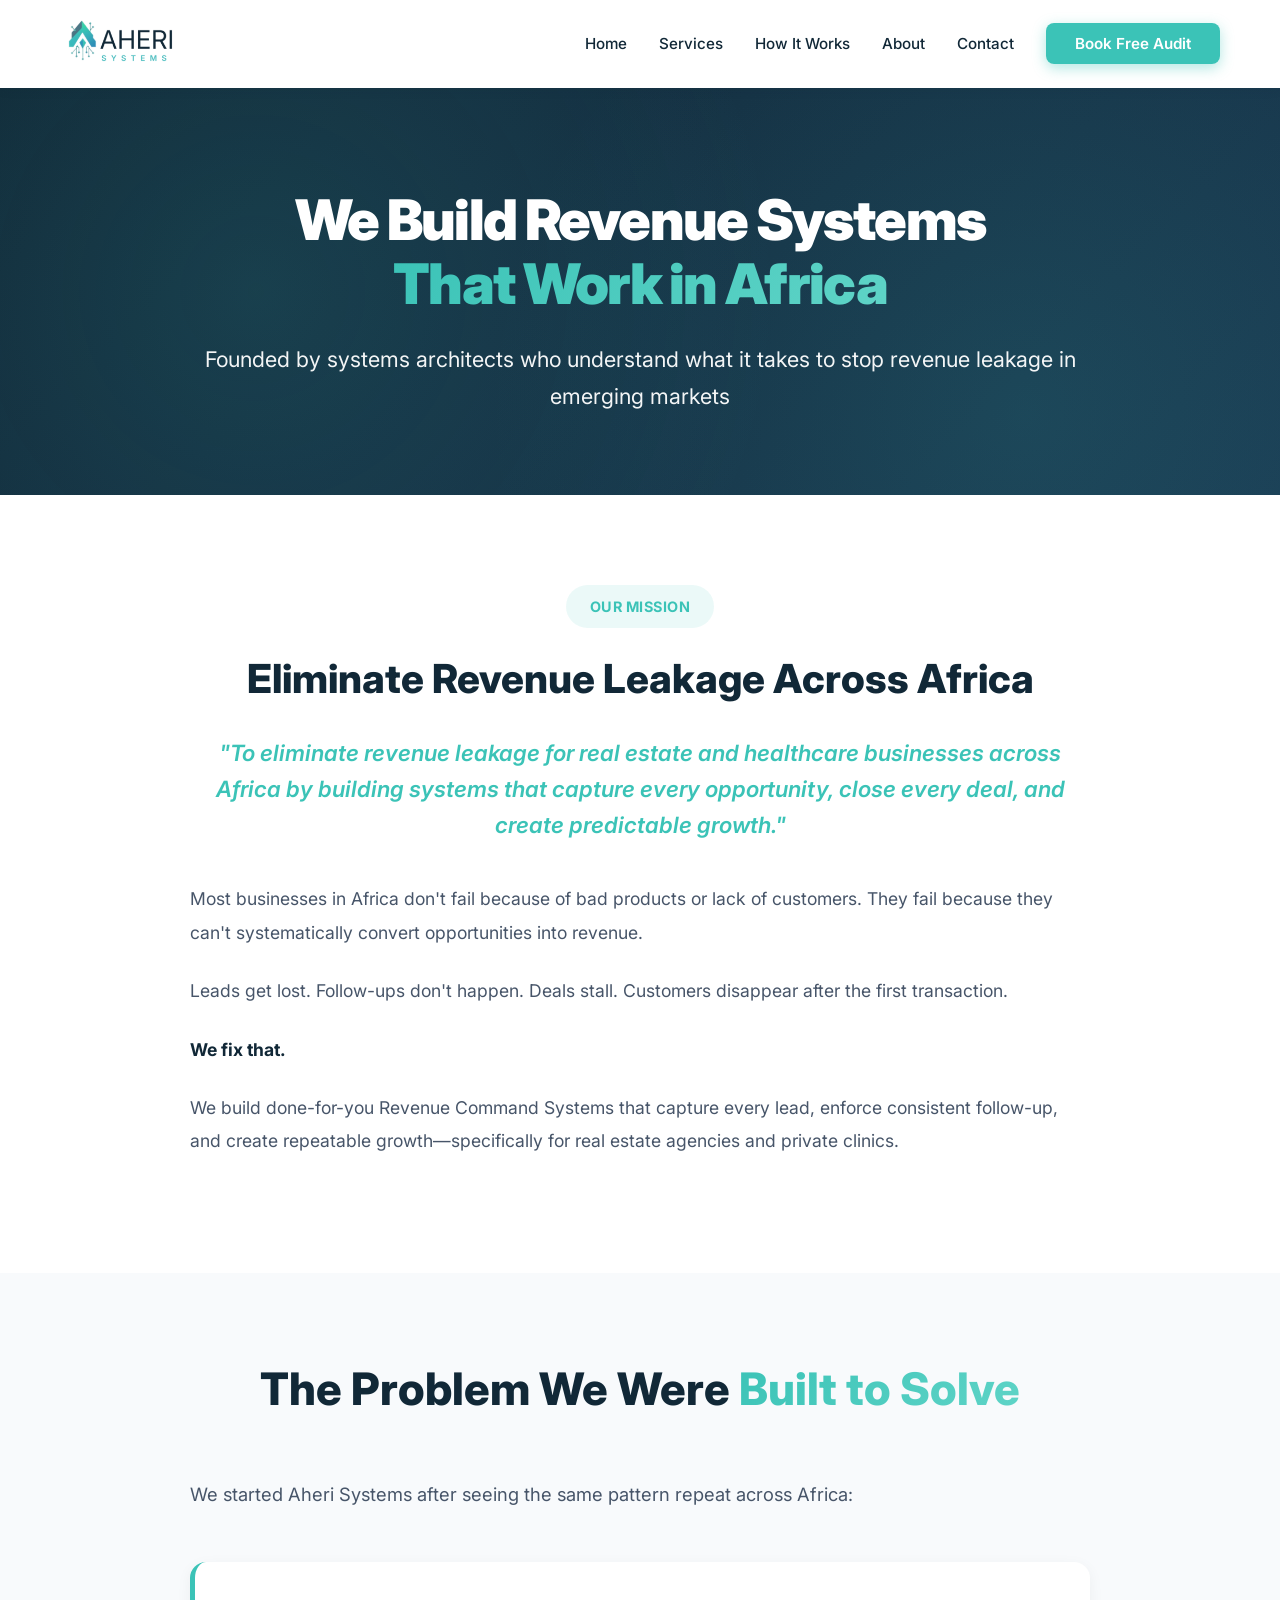
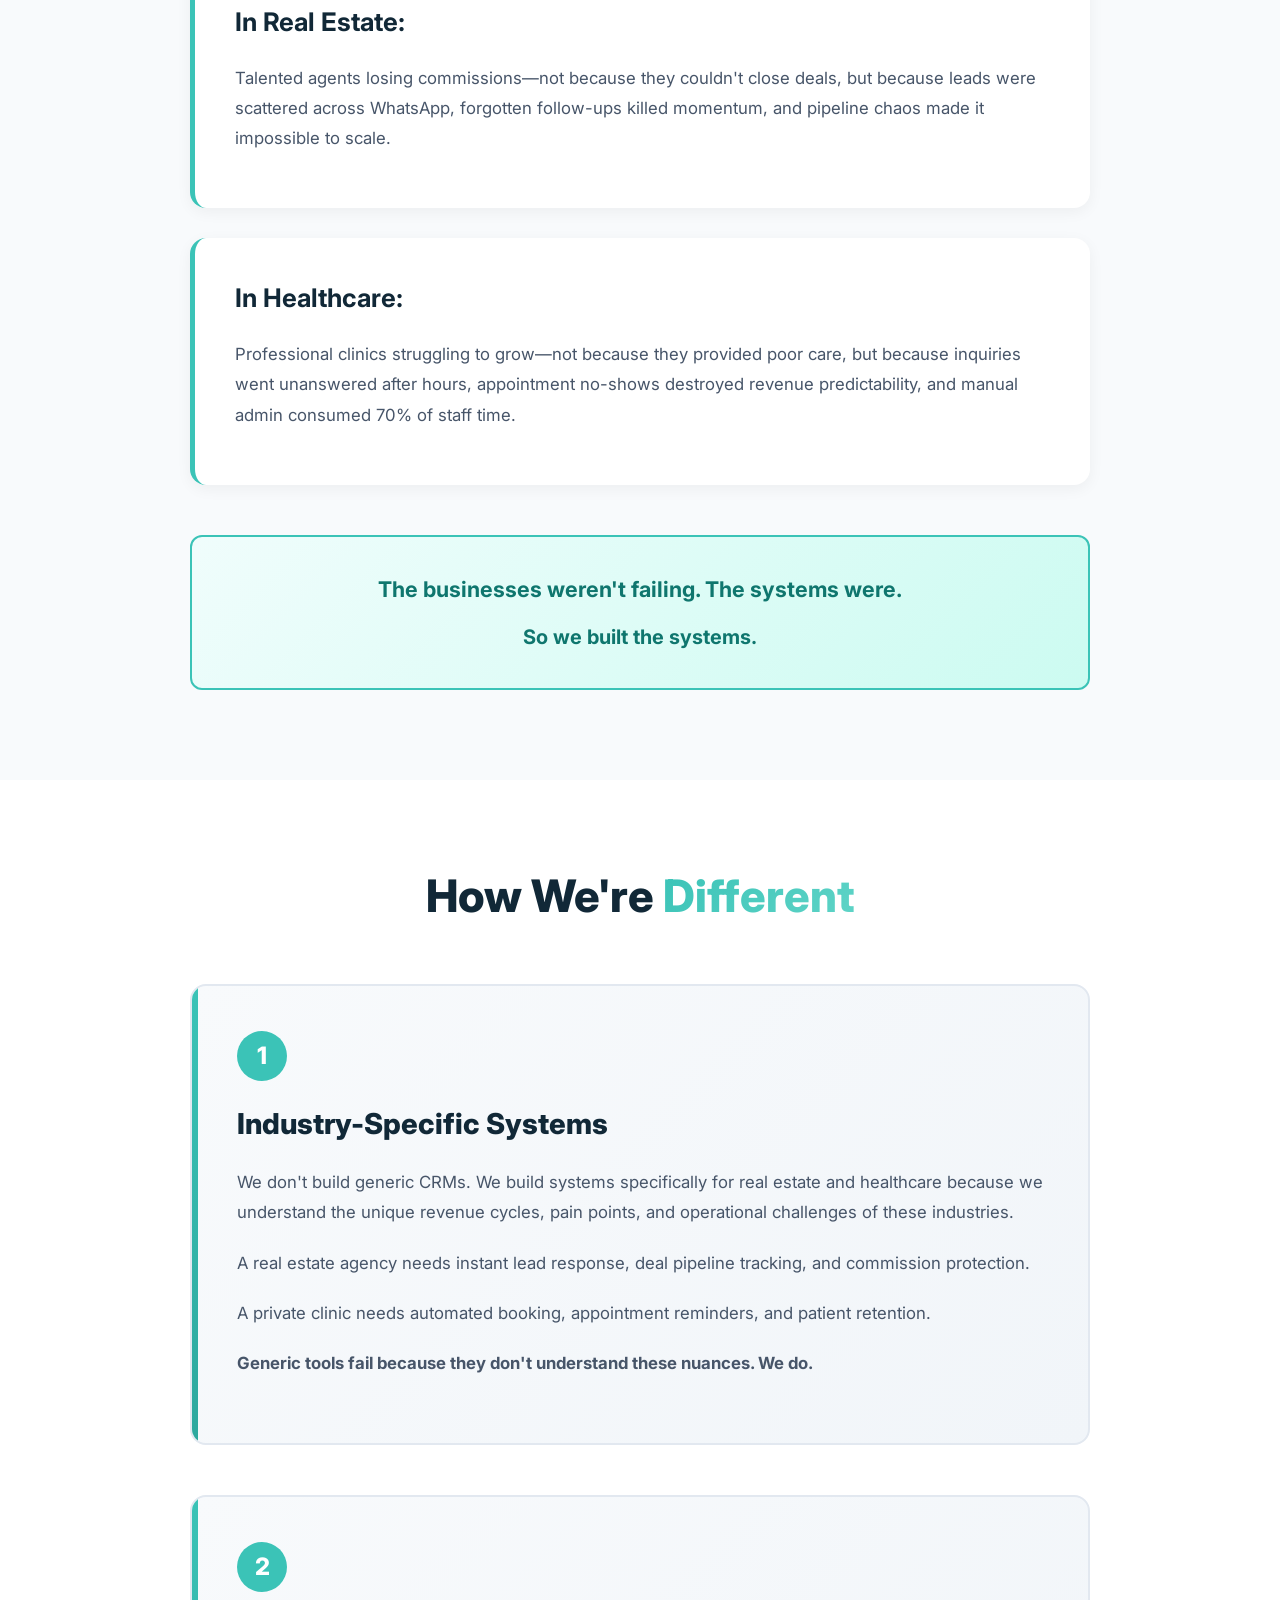
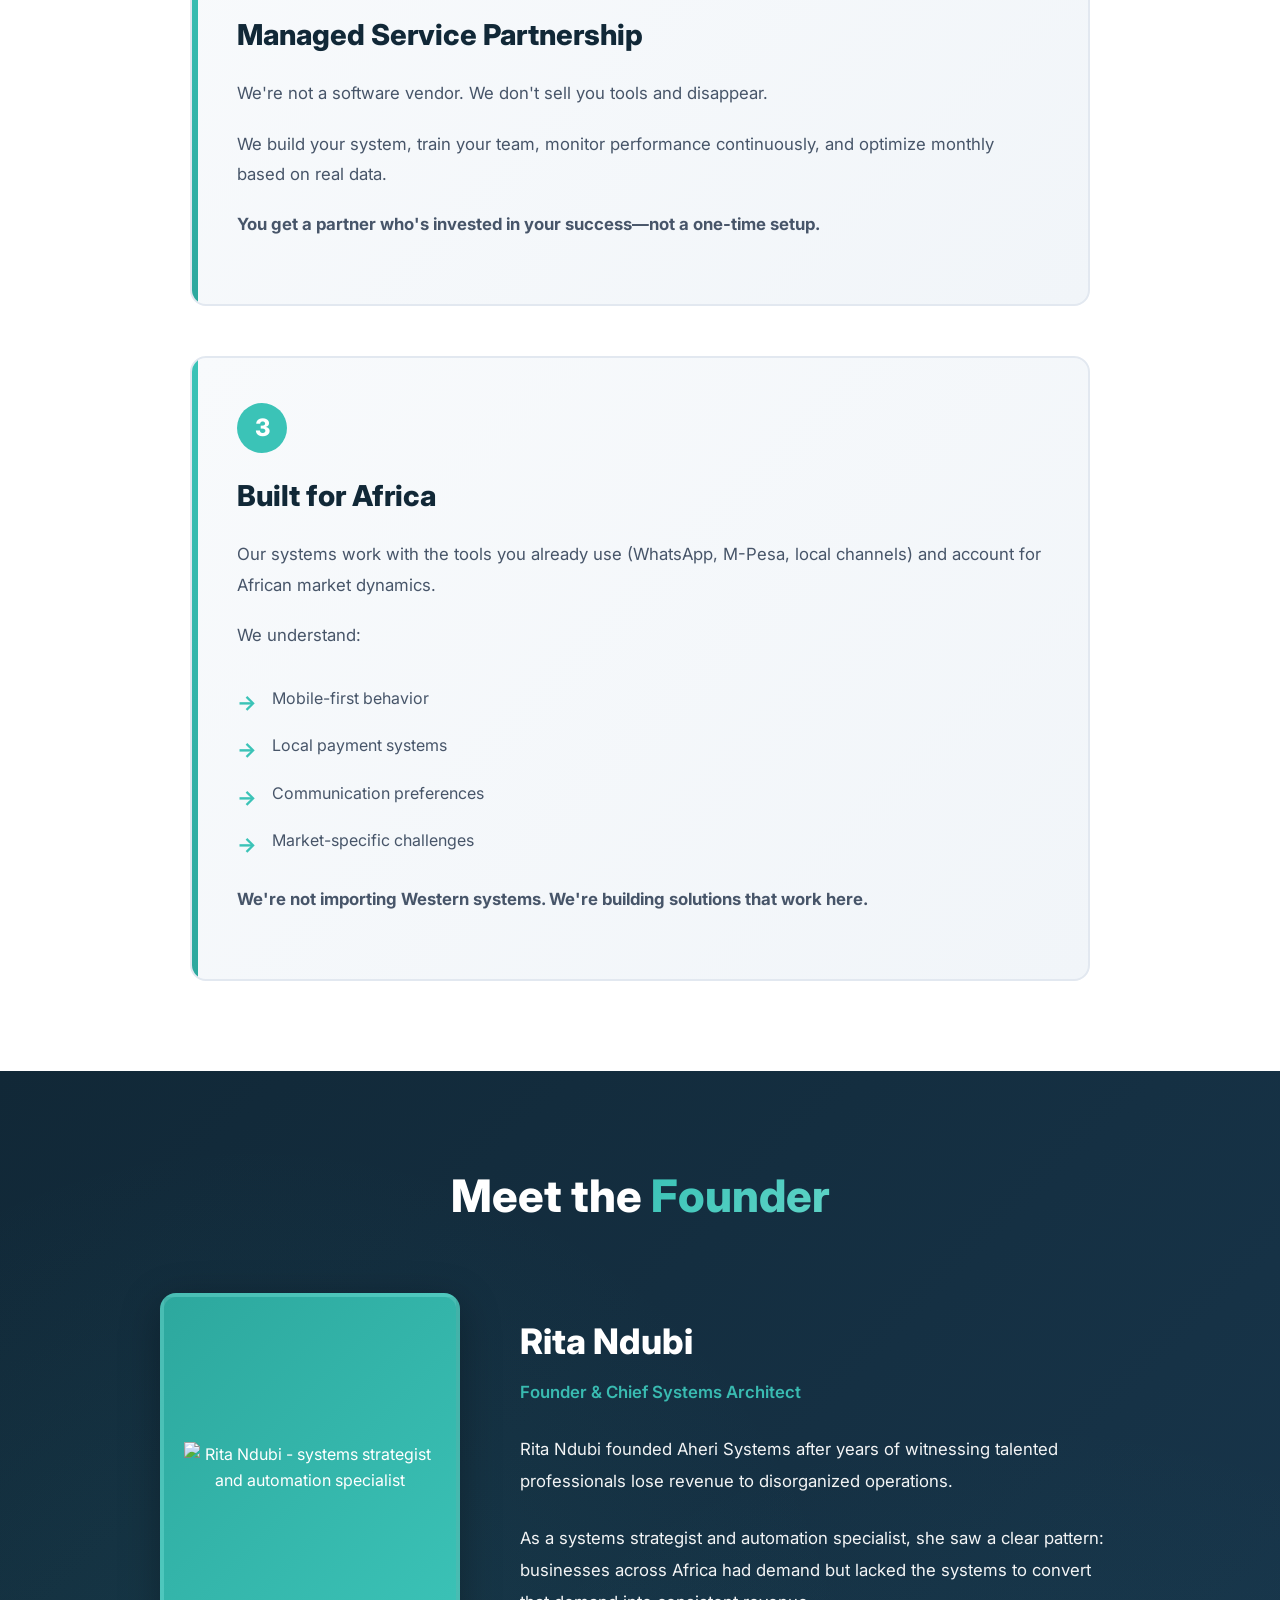
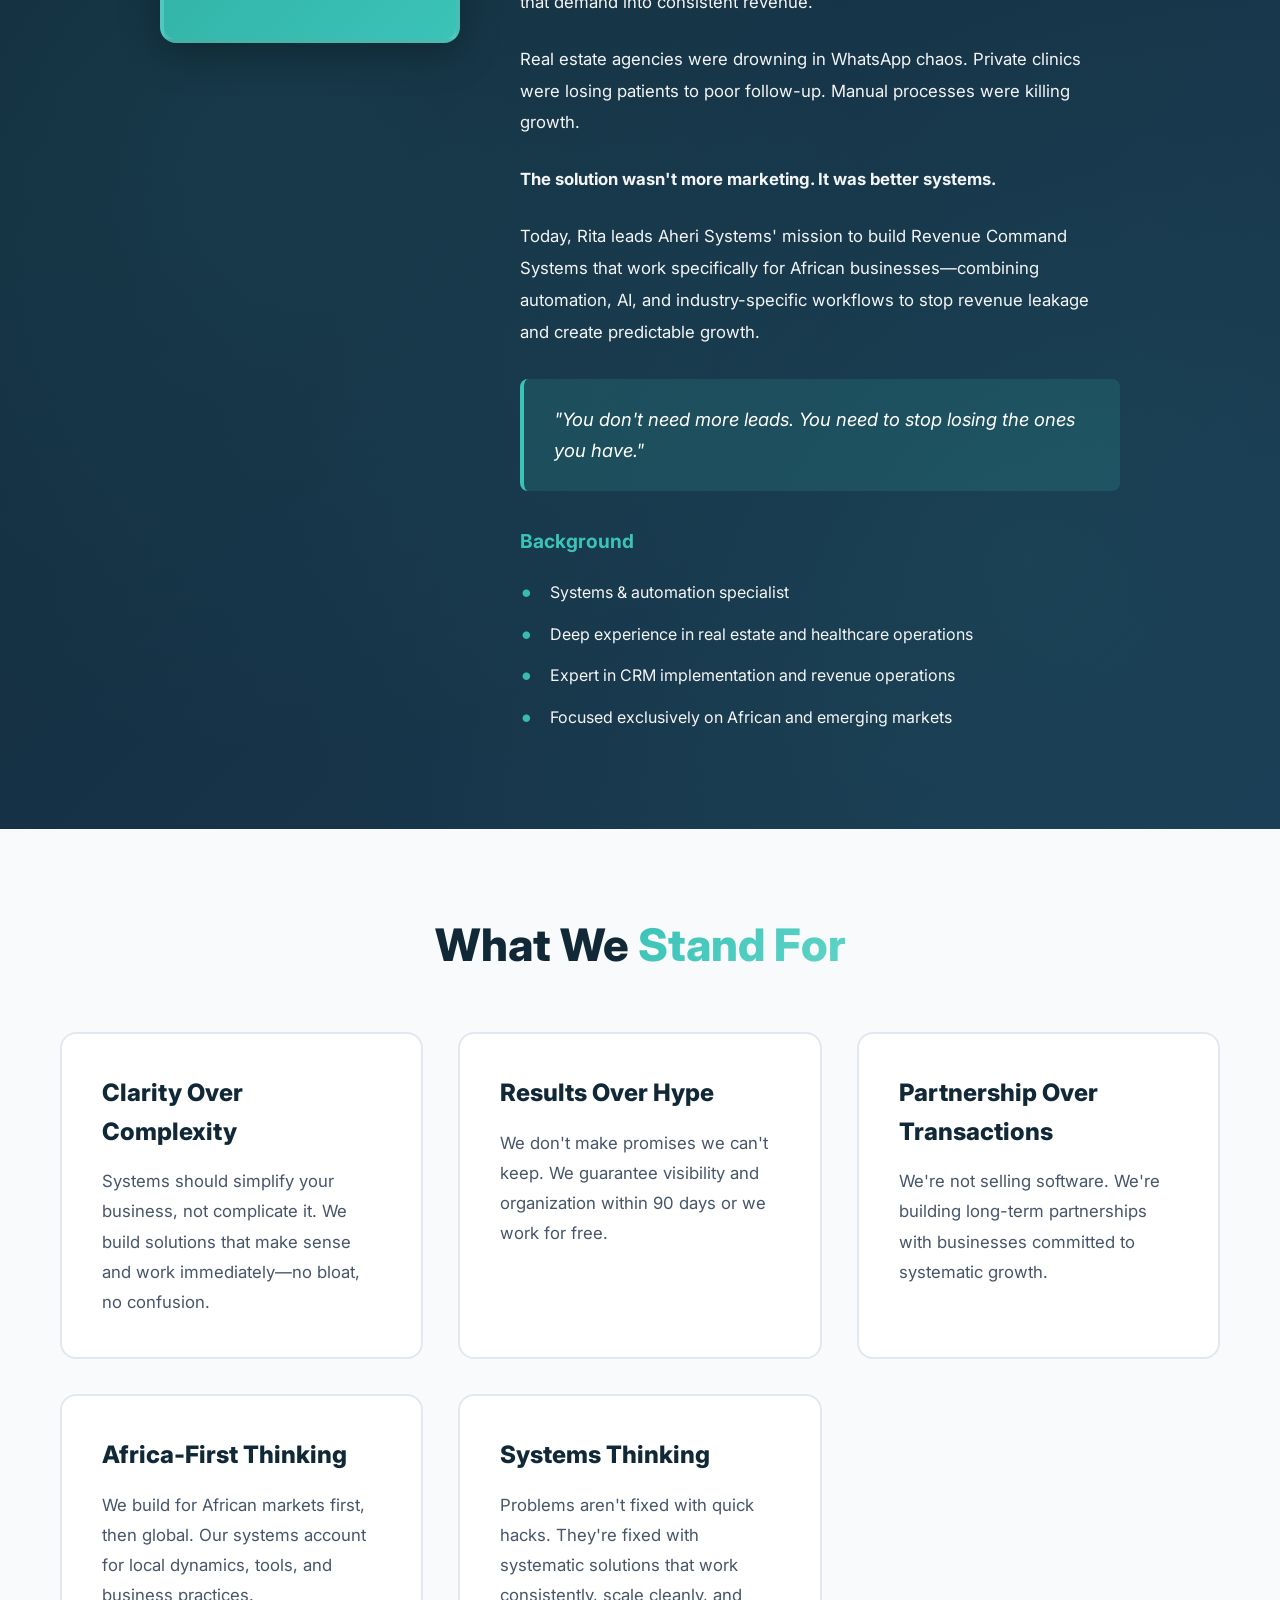
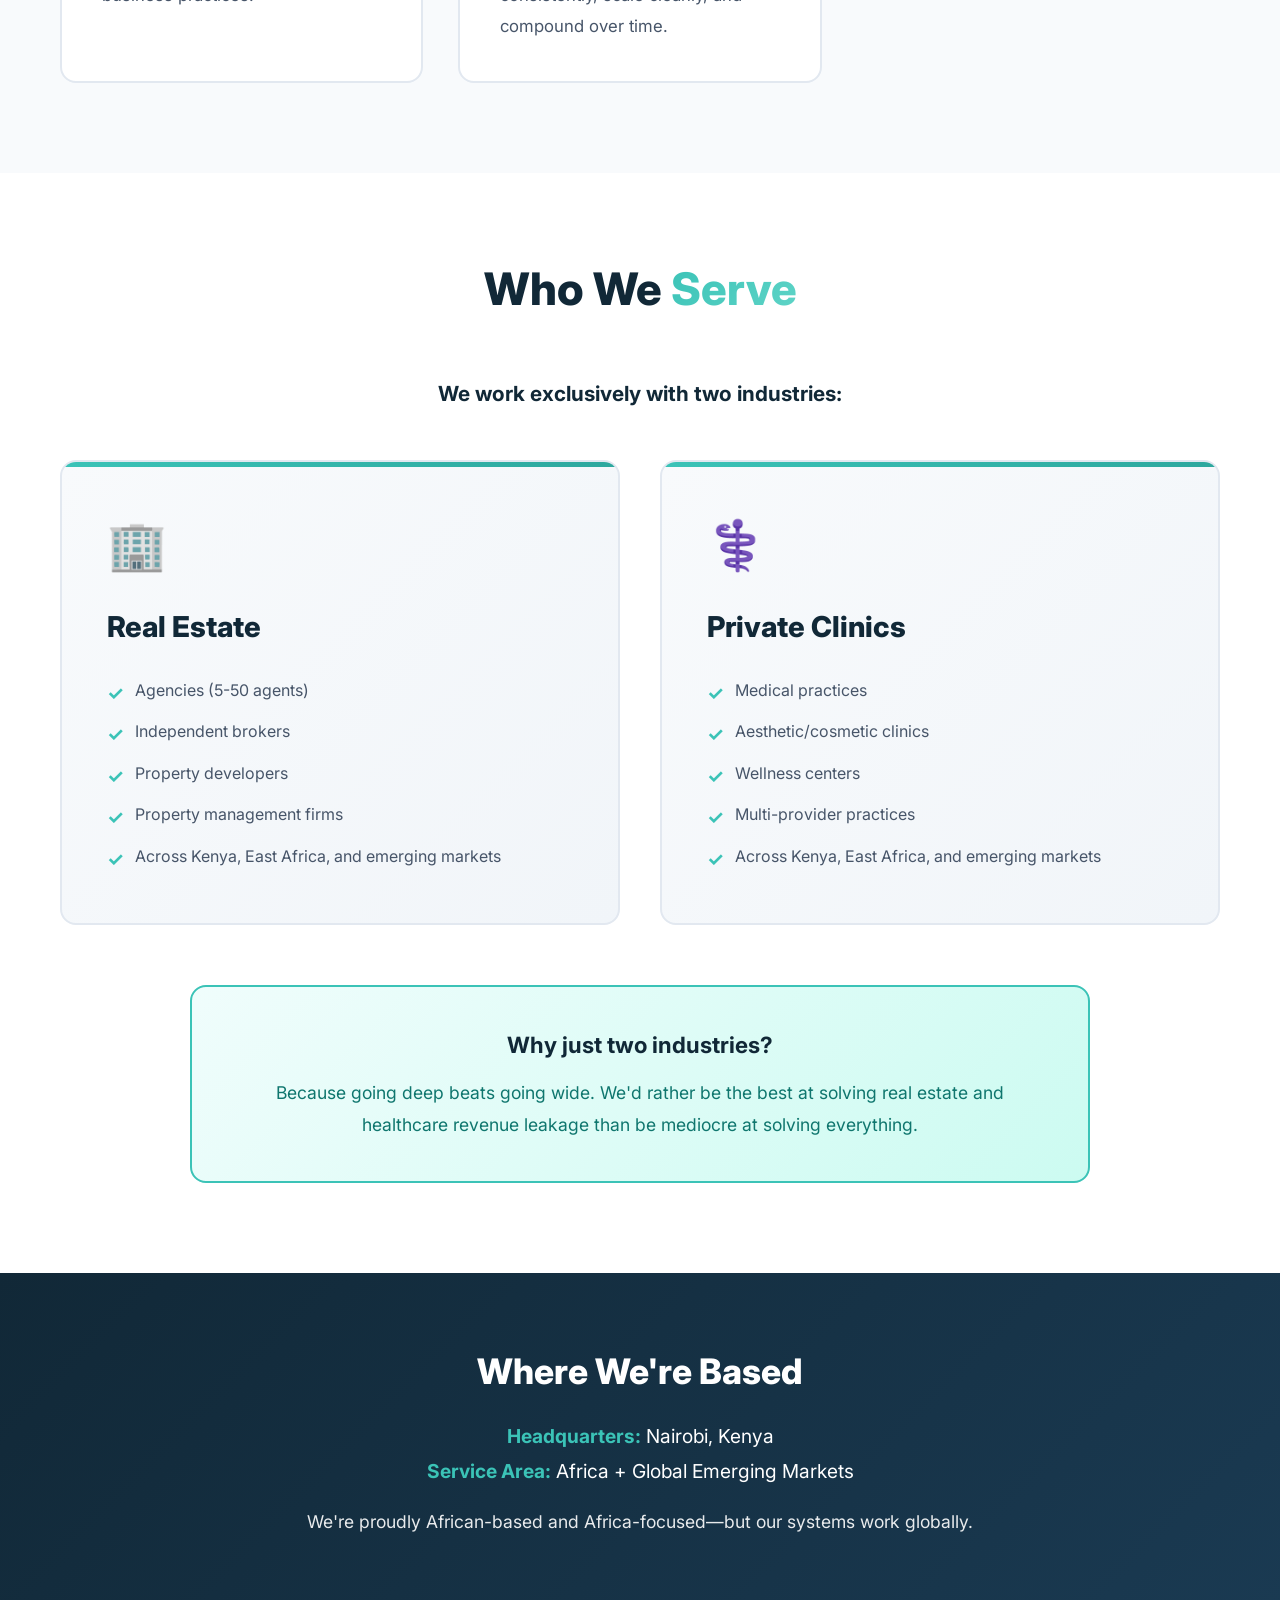
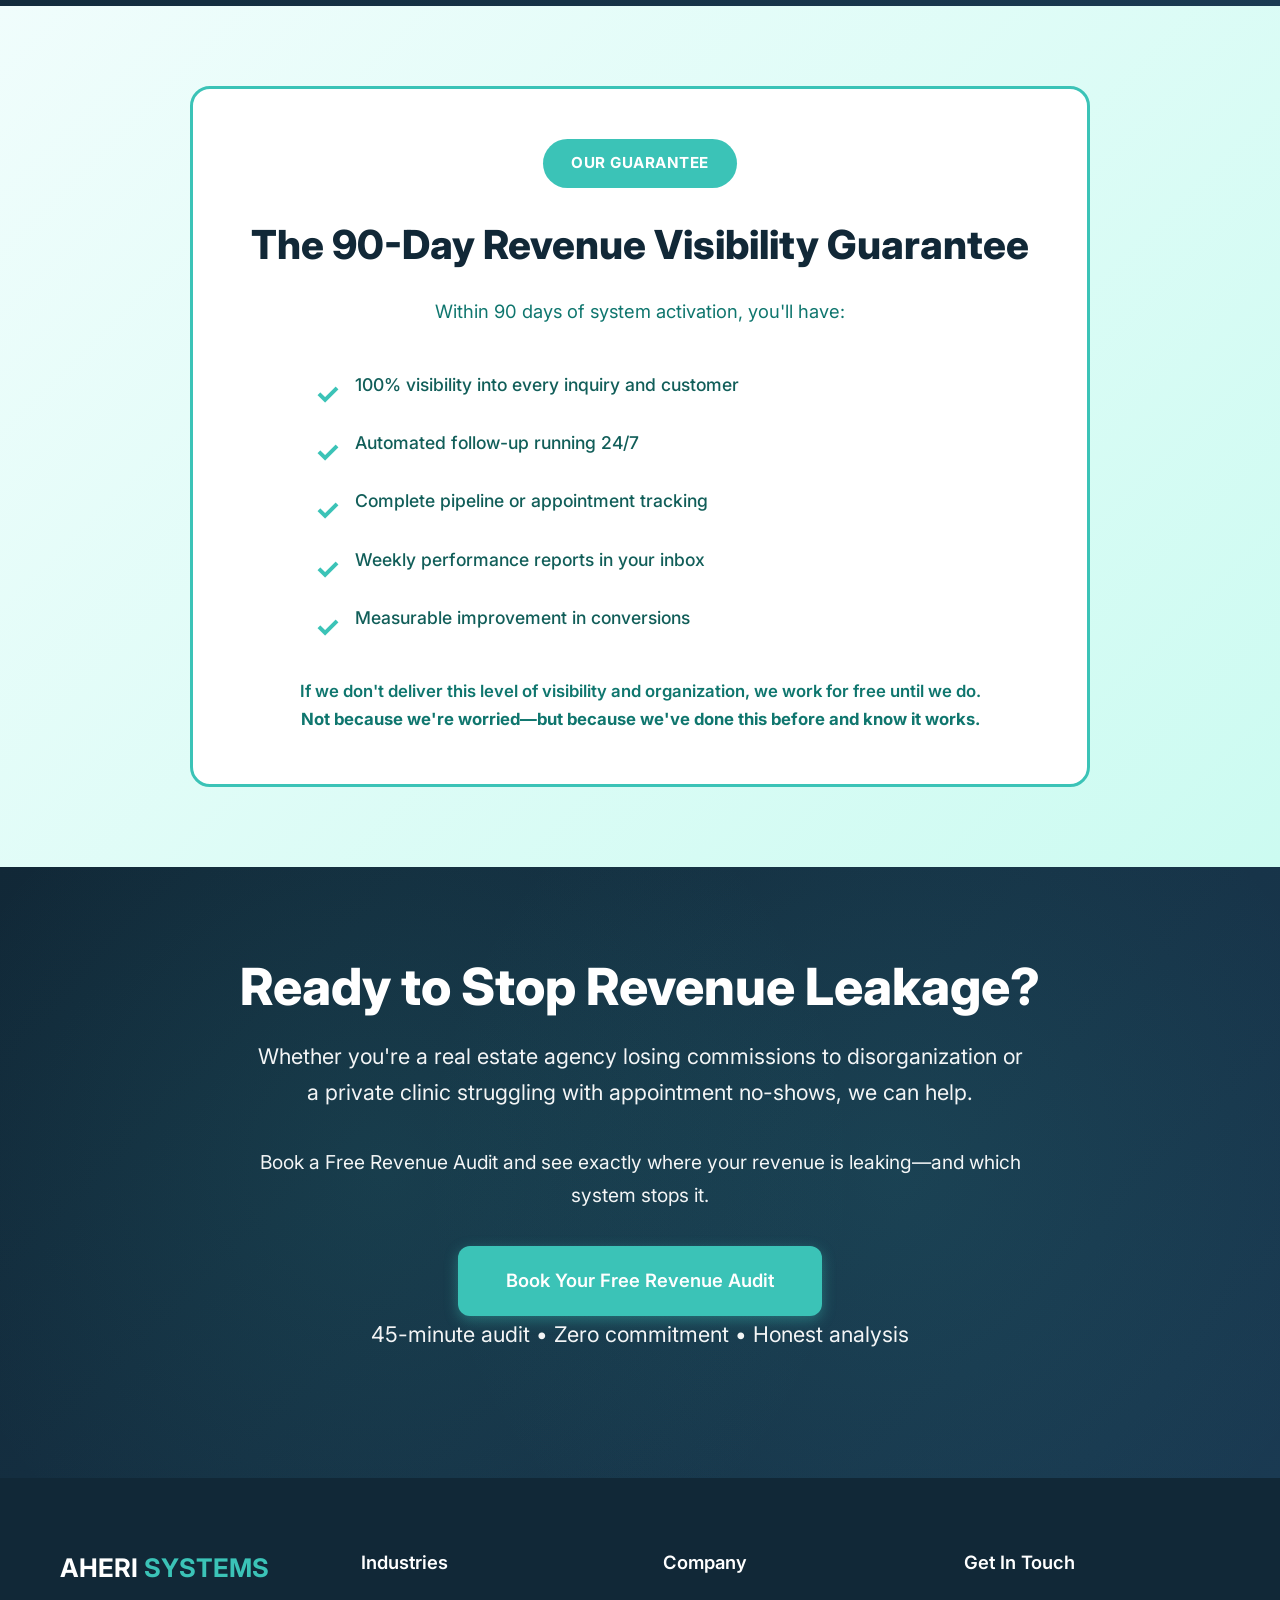
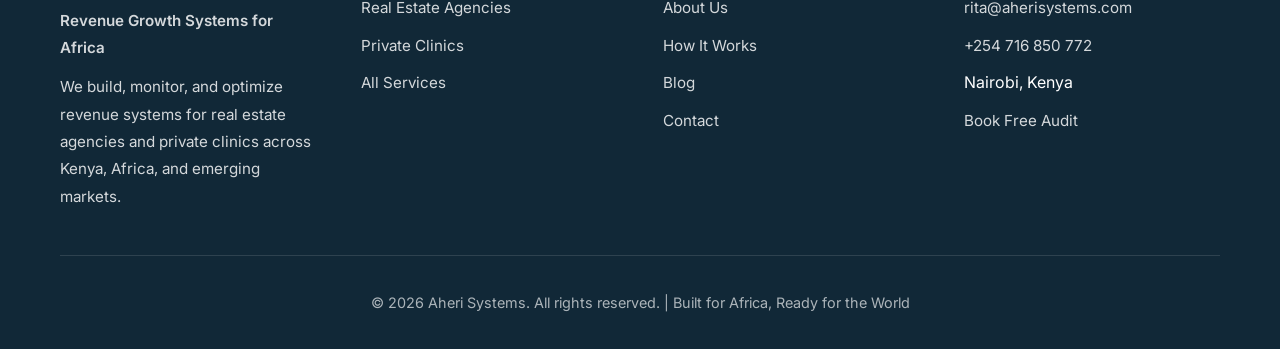
==== commit 896f356a: "Update about.html" ====
--- a/about.html
+++ b/about.html
@@ -1185,7 +1185,7 @@
                 <div class="founder-grid">
                     <div class="founder-image">
                         <div class="founder-photo">
-                            [Professional photo of Rita Ndubi will be placed here]
+<img src="rita-ndubi.jpg" alt="Rita Ndubi - systems strategist and automation specialist" width="300">
                         </div>
                     </div>
 
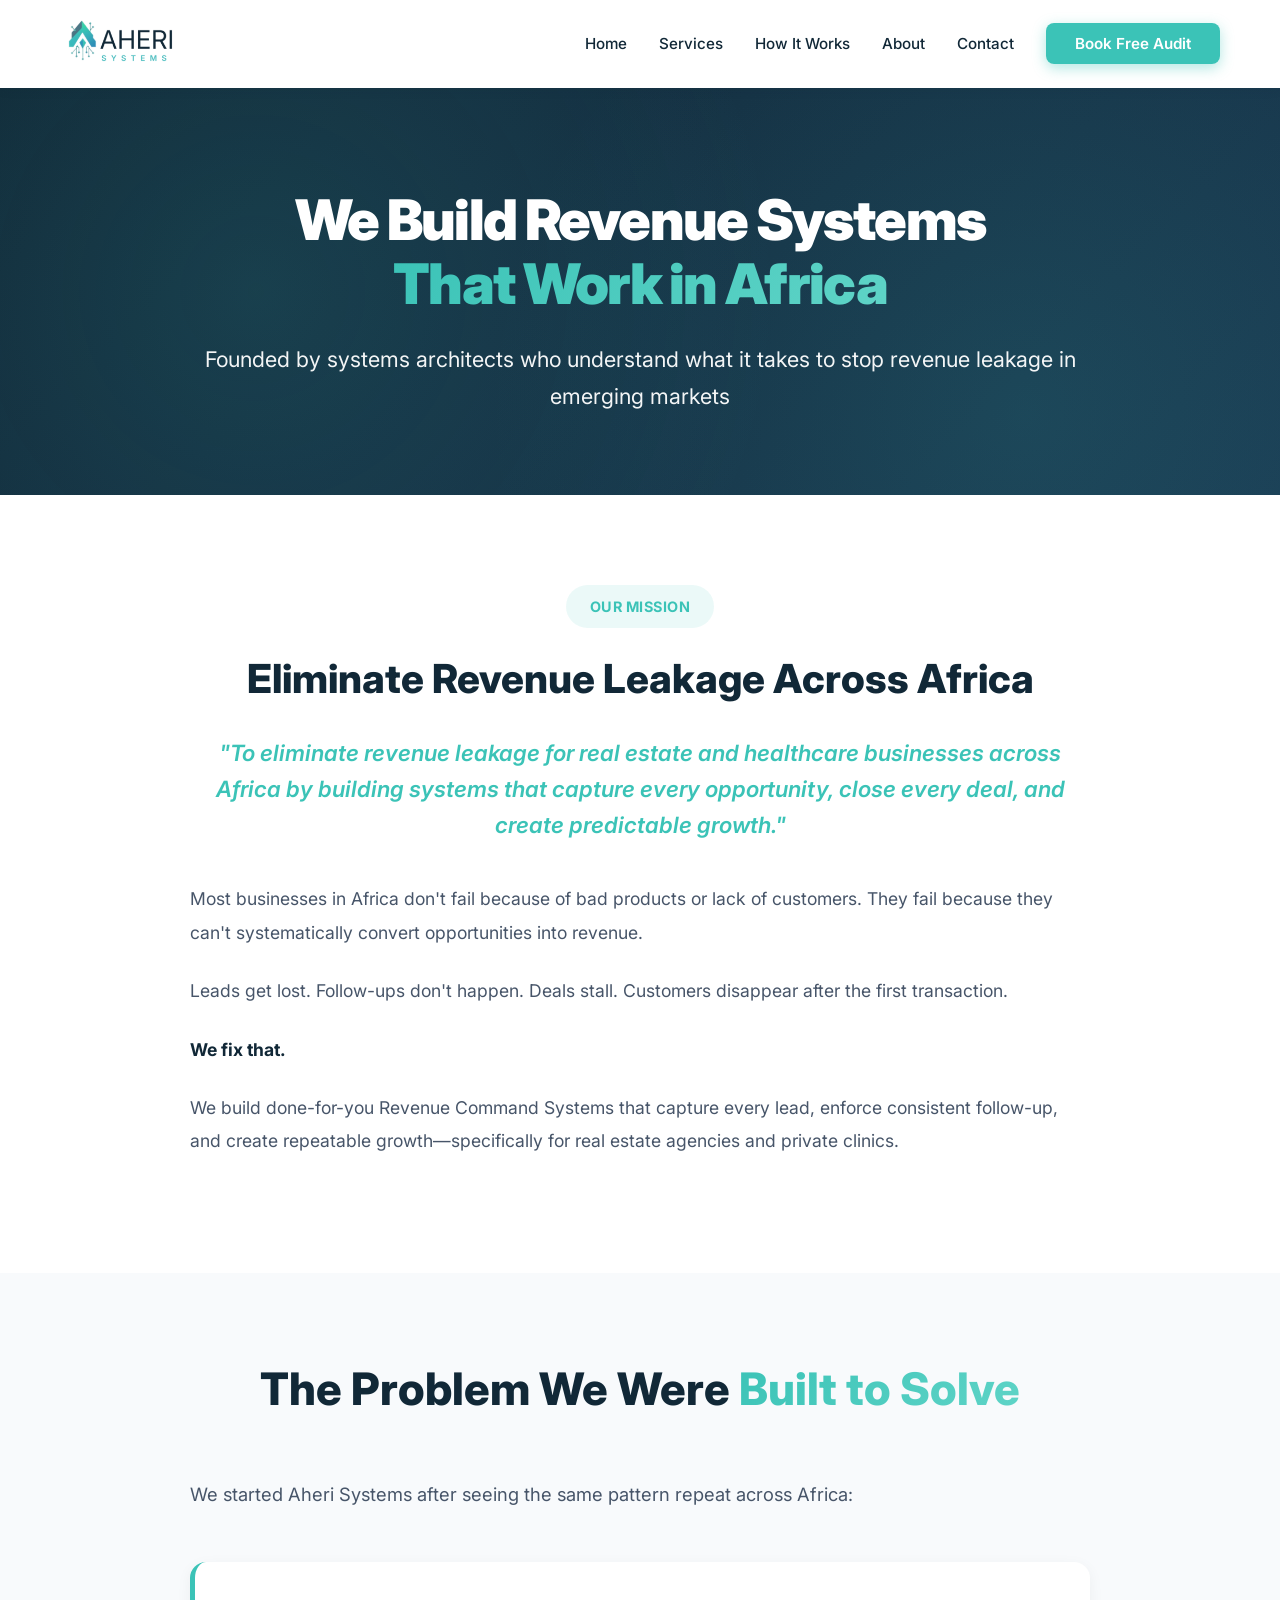
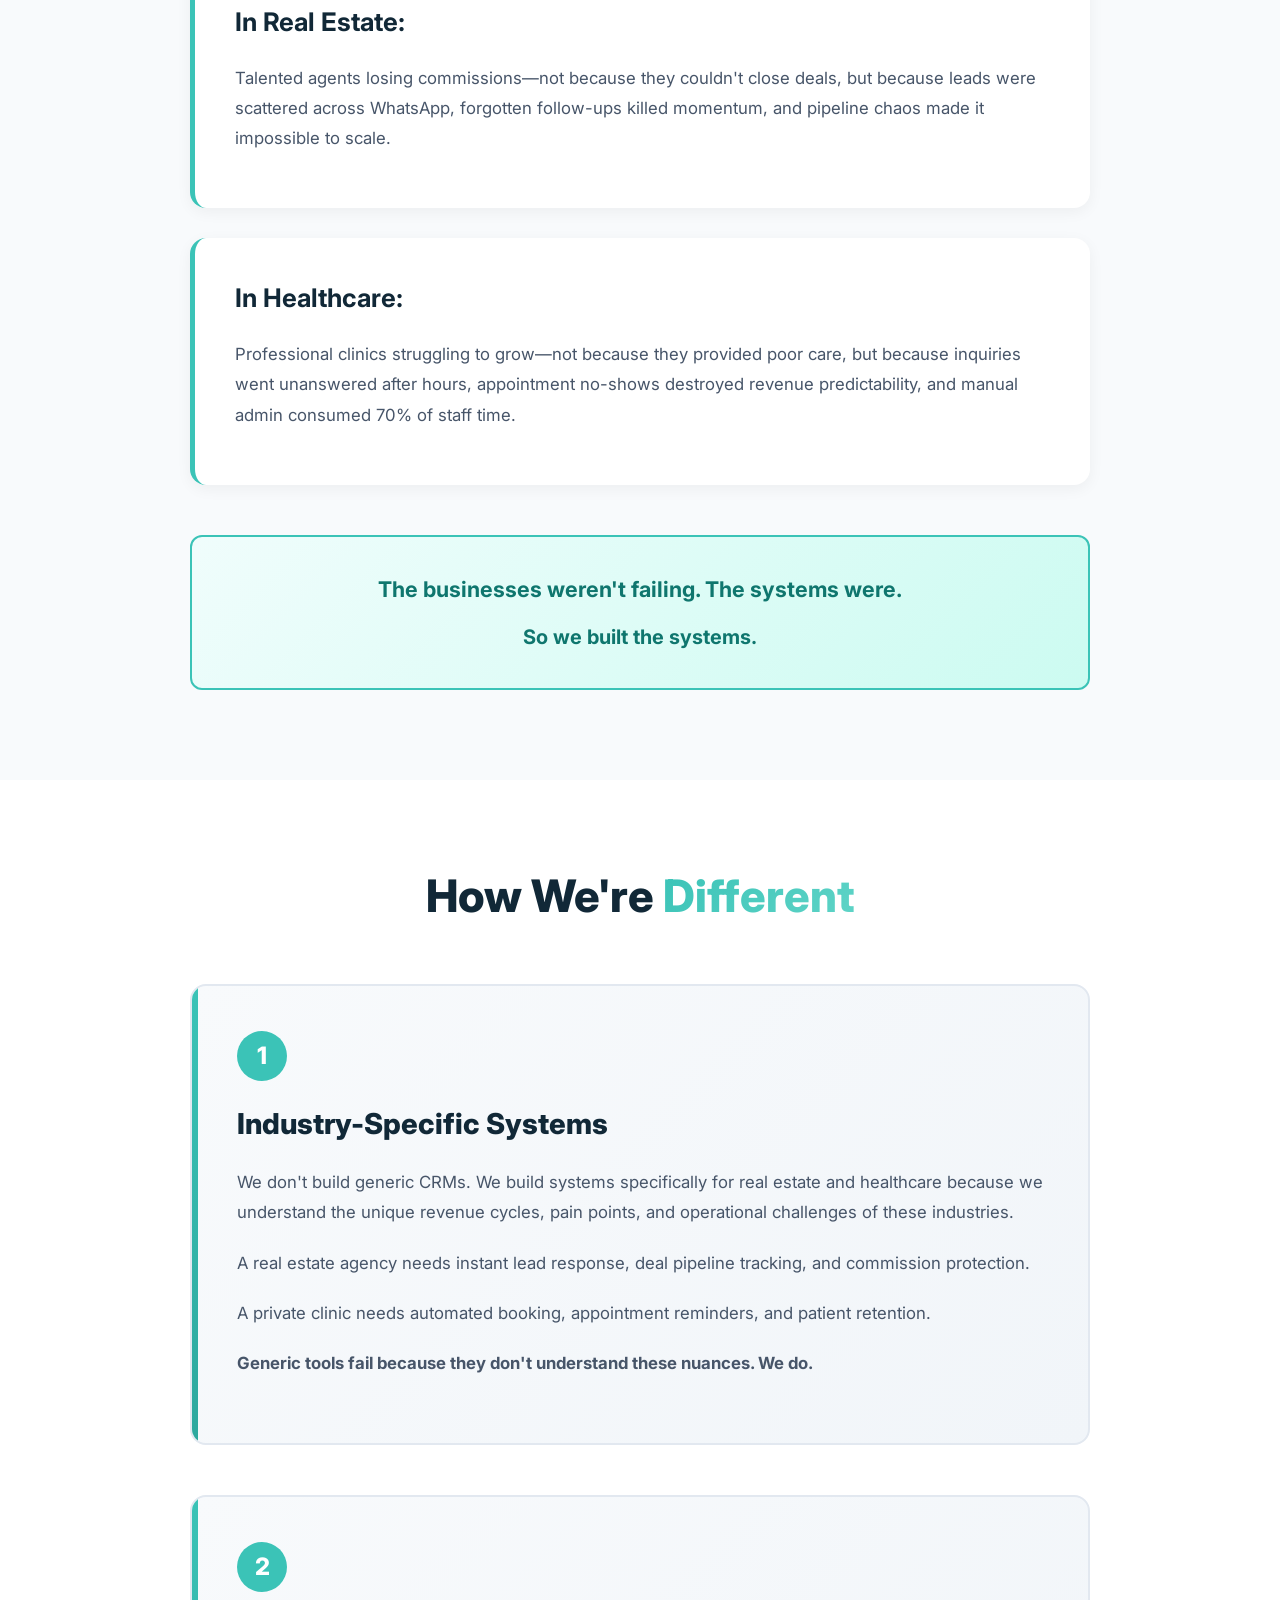
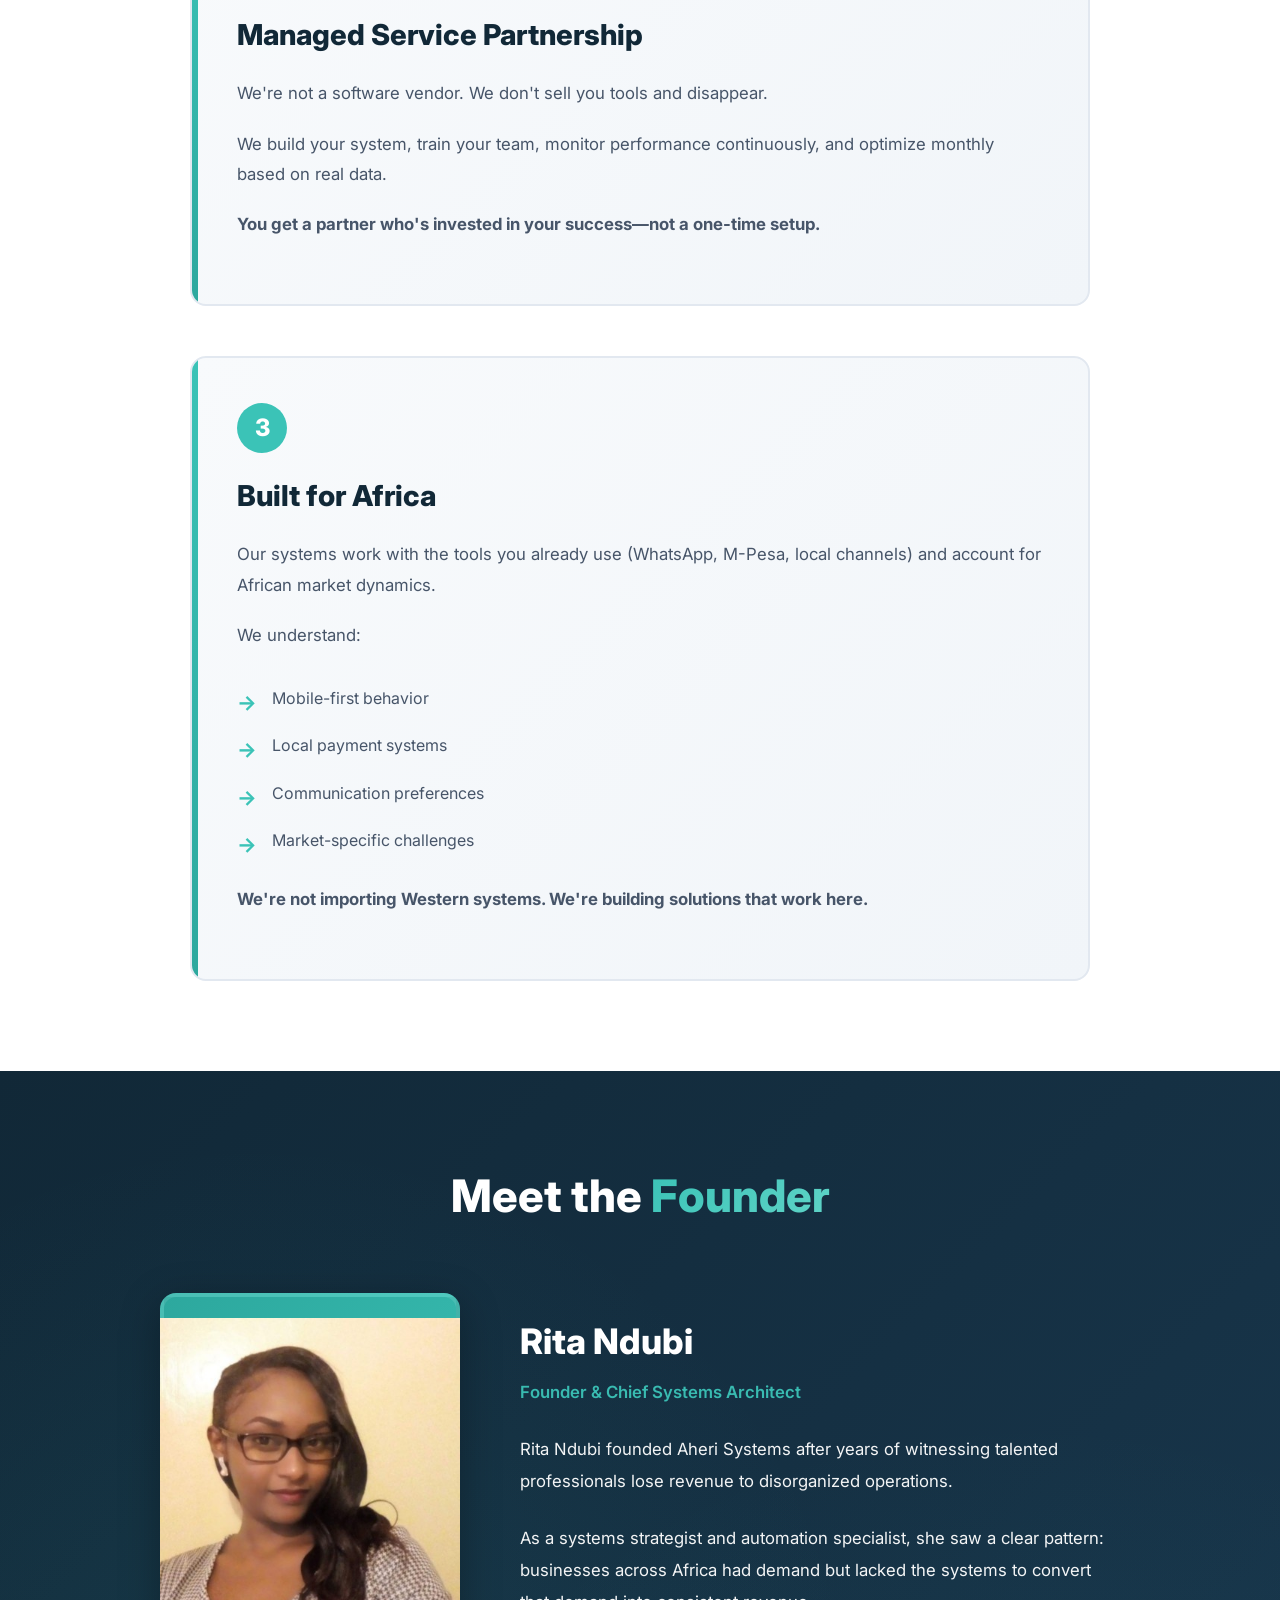
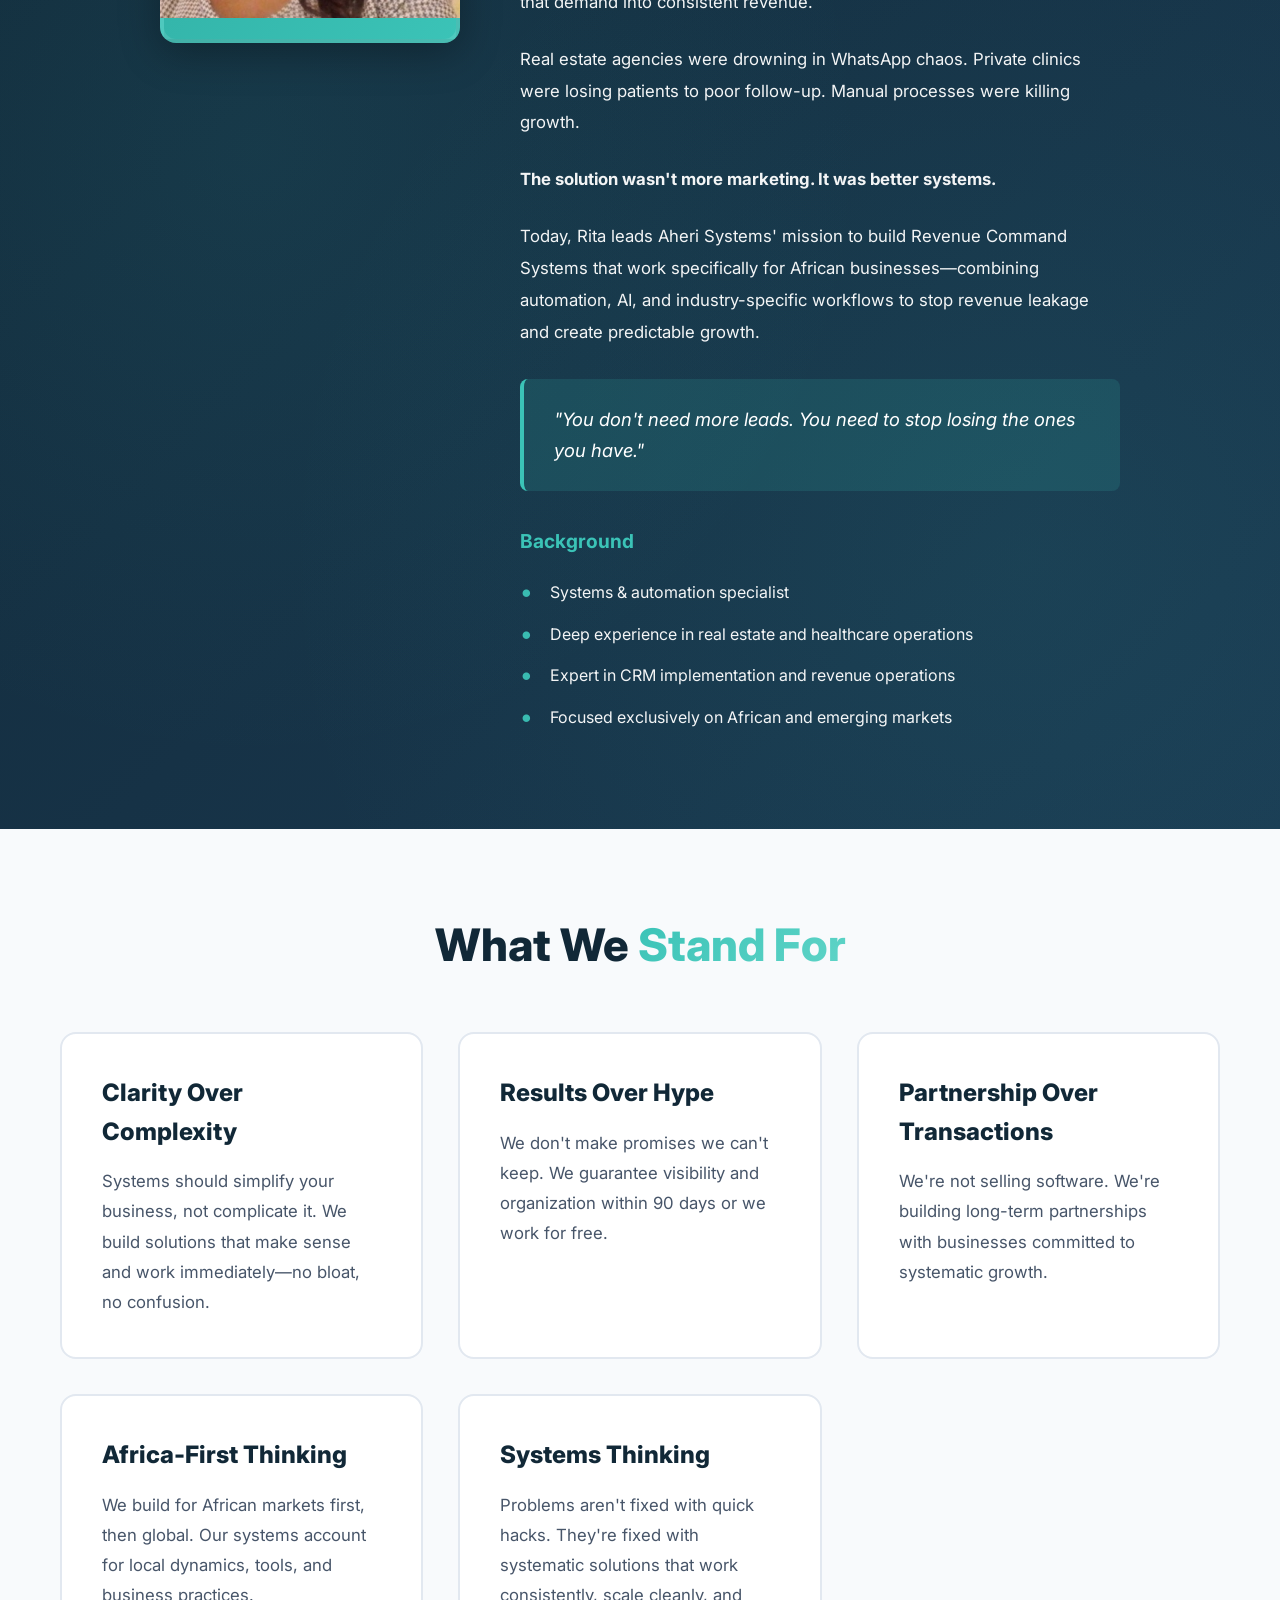
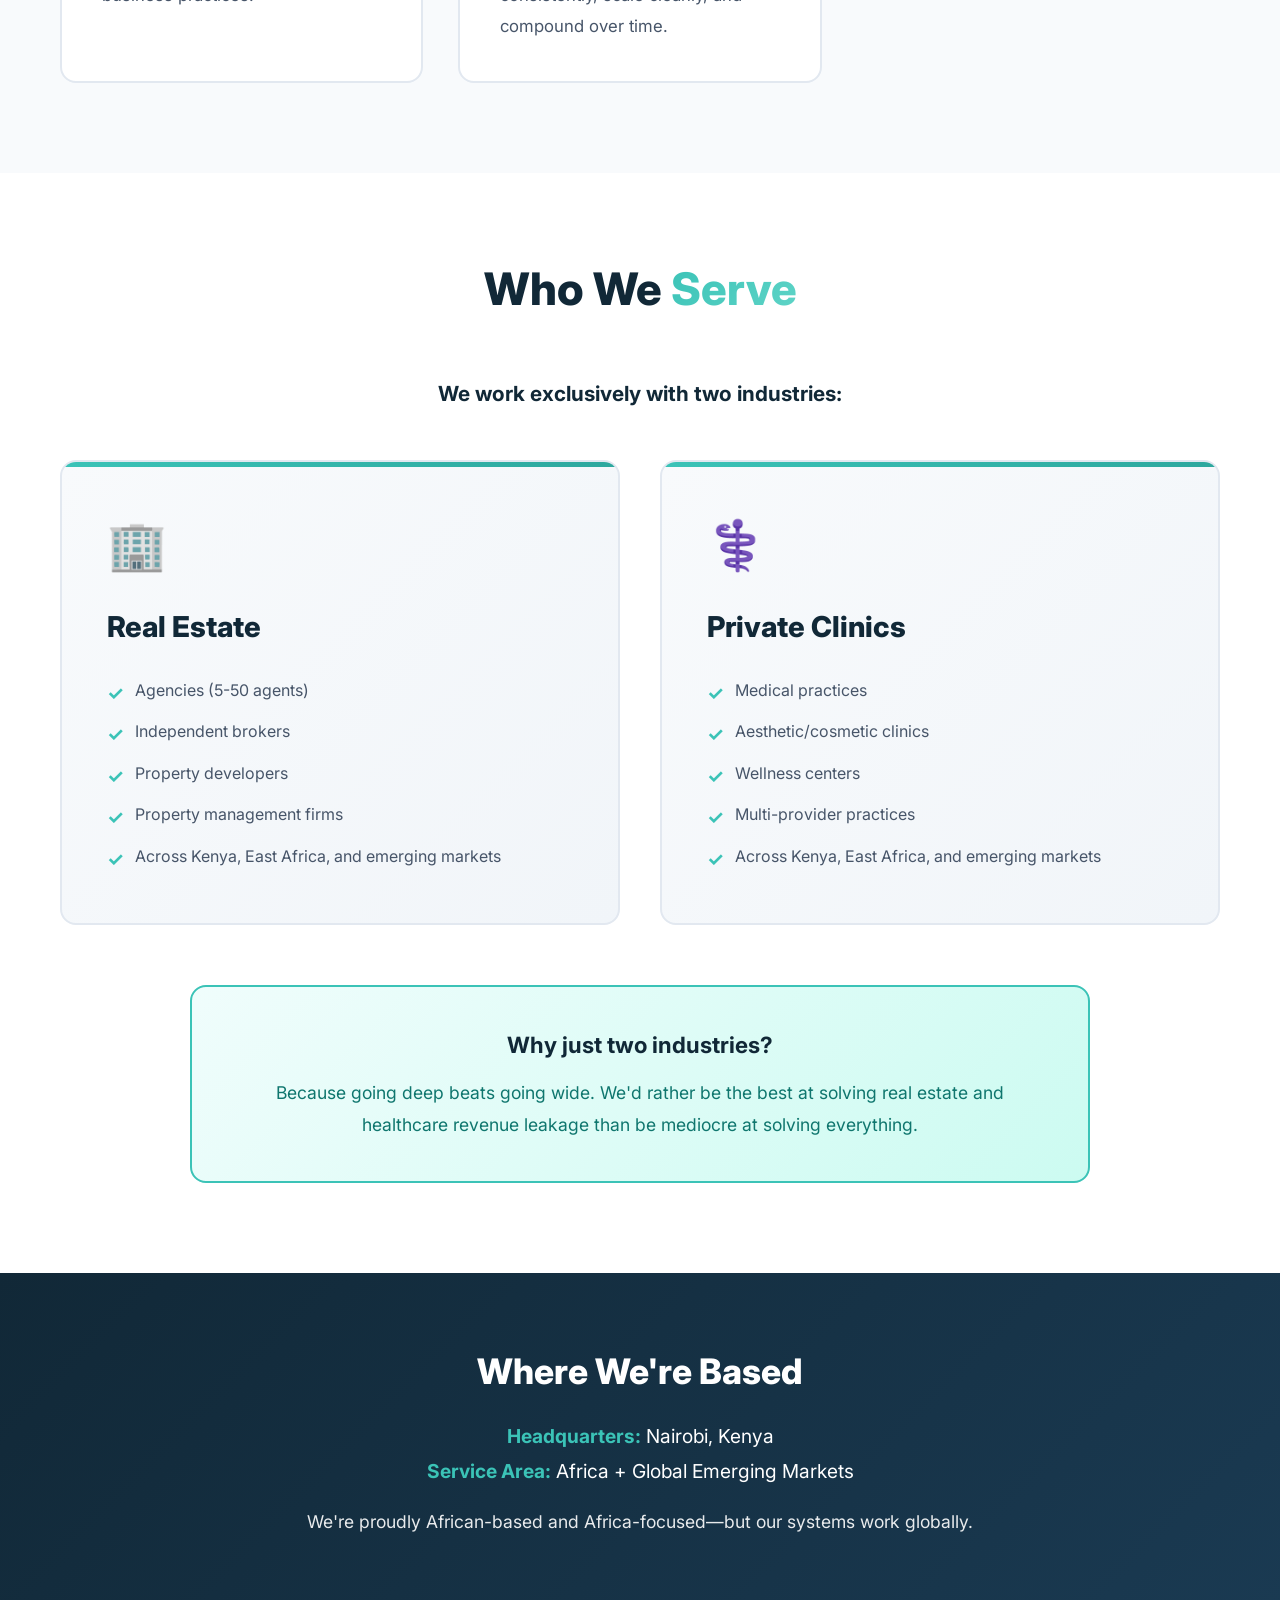
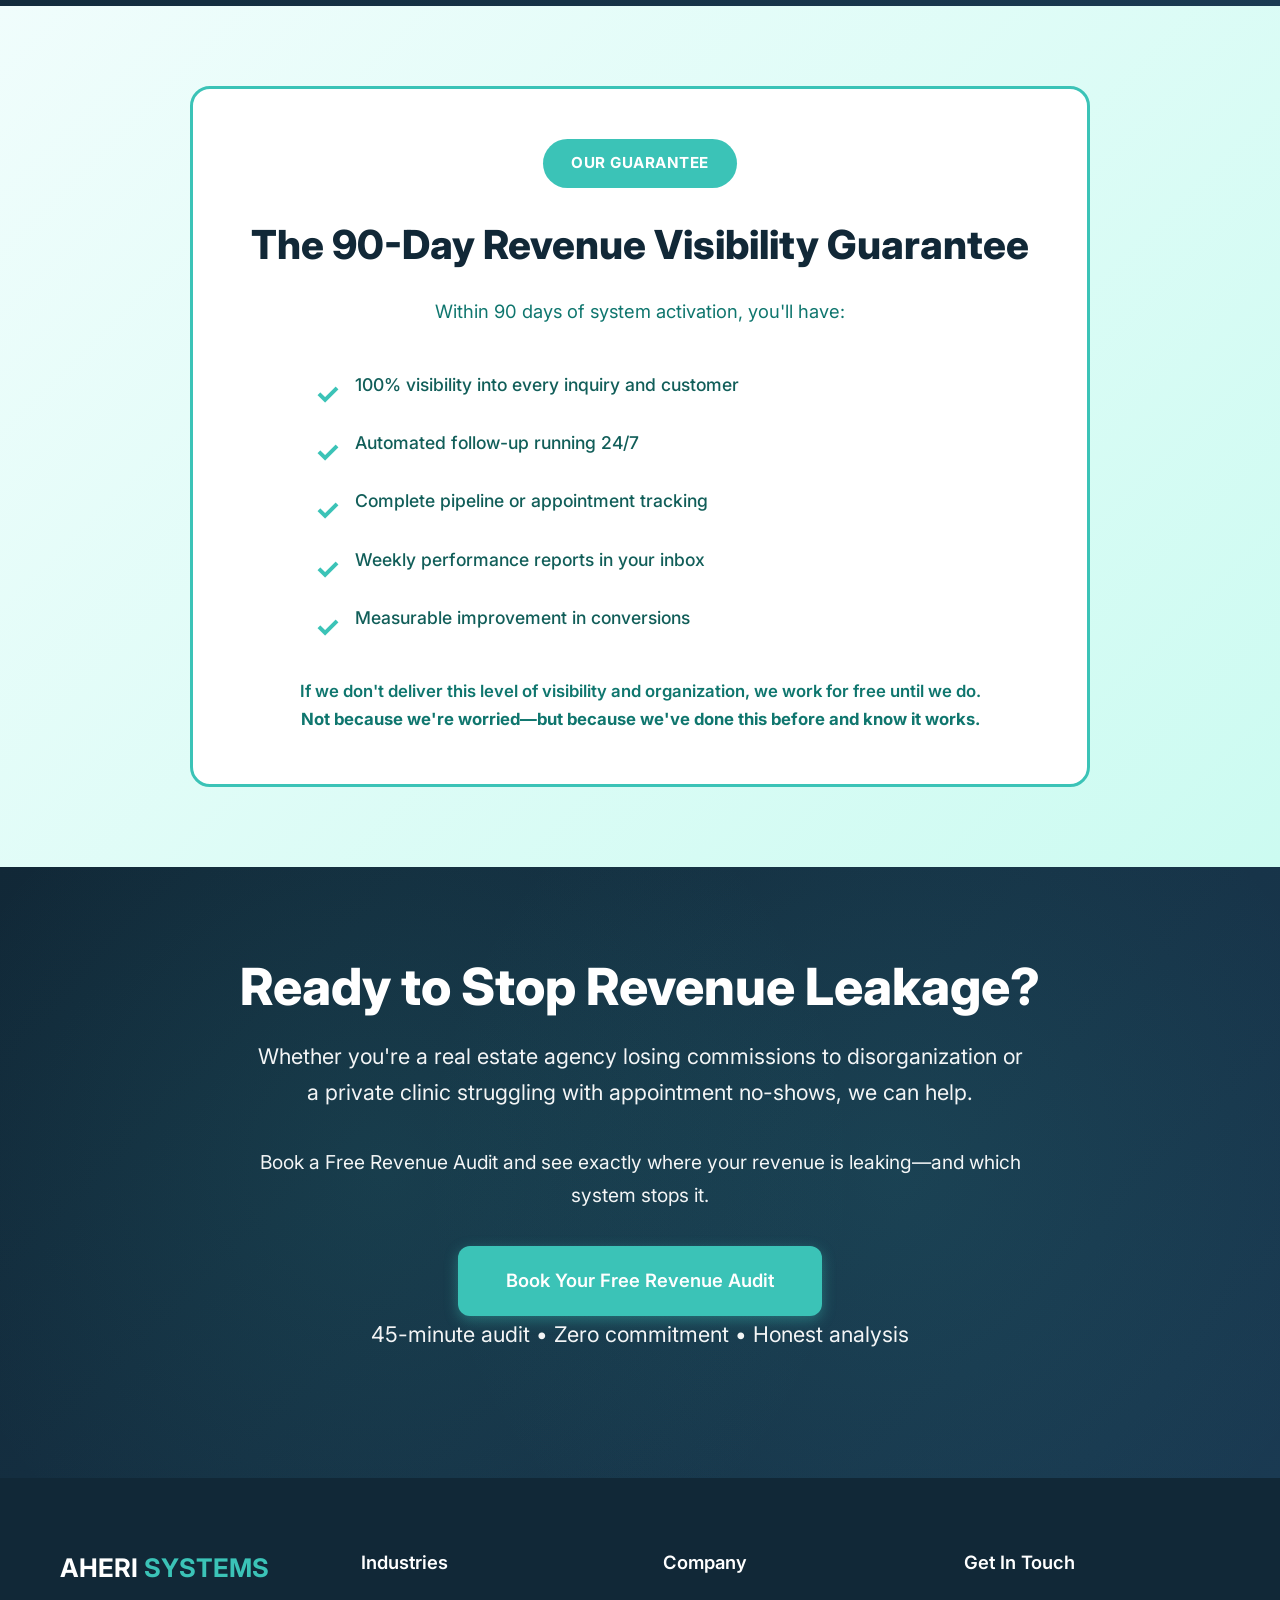
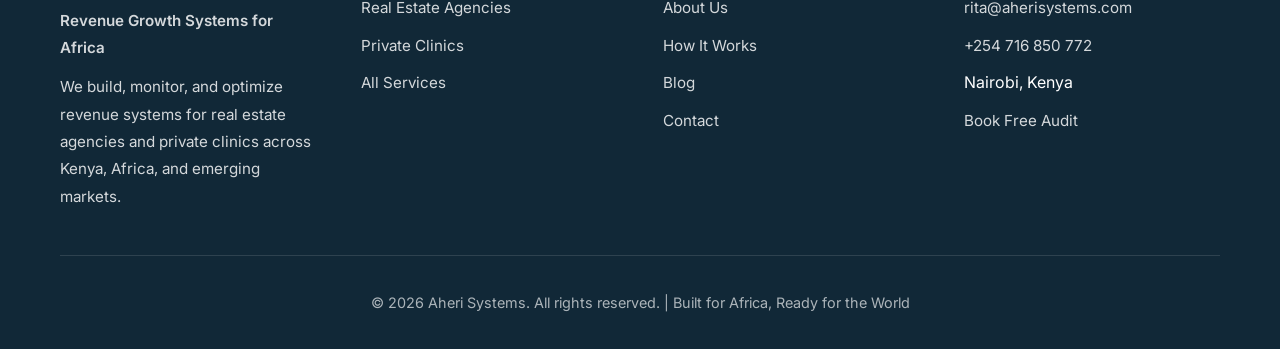
==== commit f7365cee: "Update about.html" ====
--- a/about.html
+++ b/about.html
@@ -1185,7 +1185,9 @@
                 <div class="founder-grid">
                     <div class="founder-image">
                         <div class="founder-photo">
-<img src="rita-ndubi.jpg" alt="Rita Ndubi - systems strategist and automation specialist" width="300">
+<img src="assets/images/rita-ndubi.jpg" 
+     alt="Rita Ndubi - Systems Strategist and Automation Specialist" 
+     width="300">
                         </div>
                     </div>
 
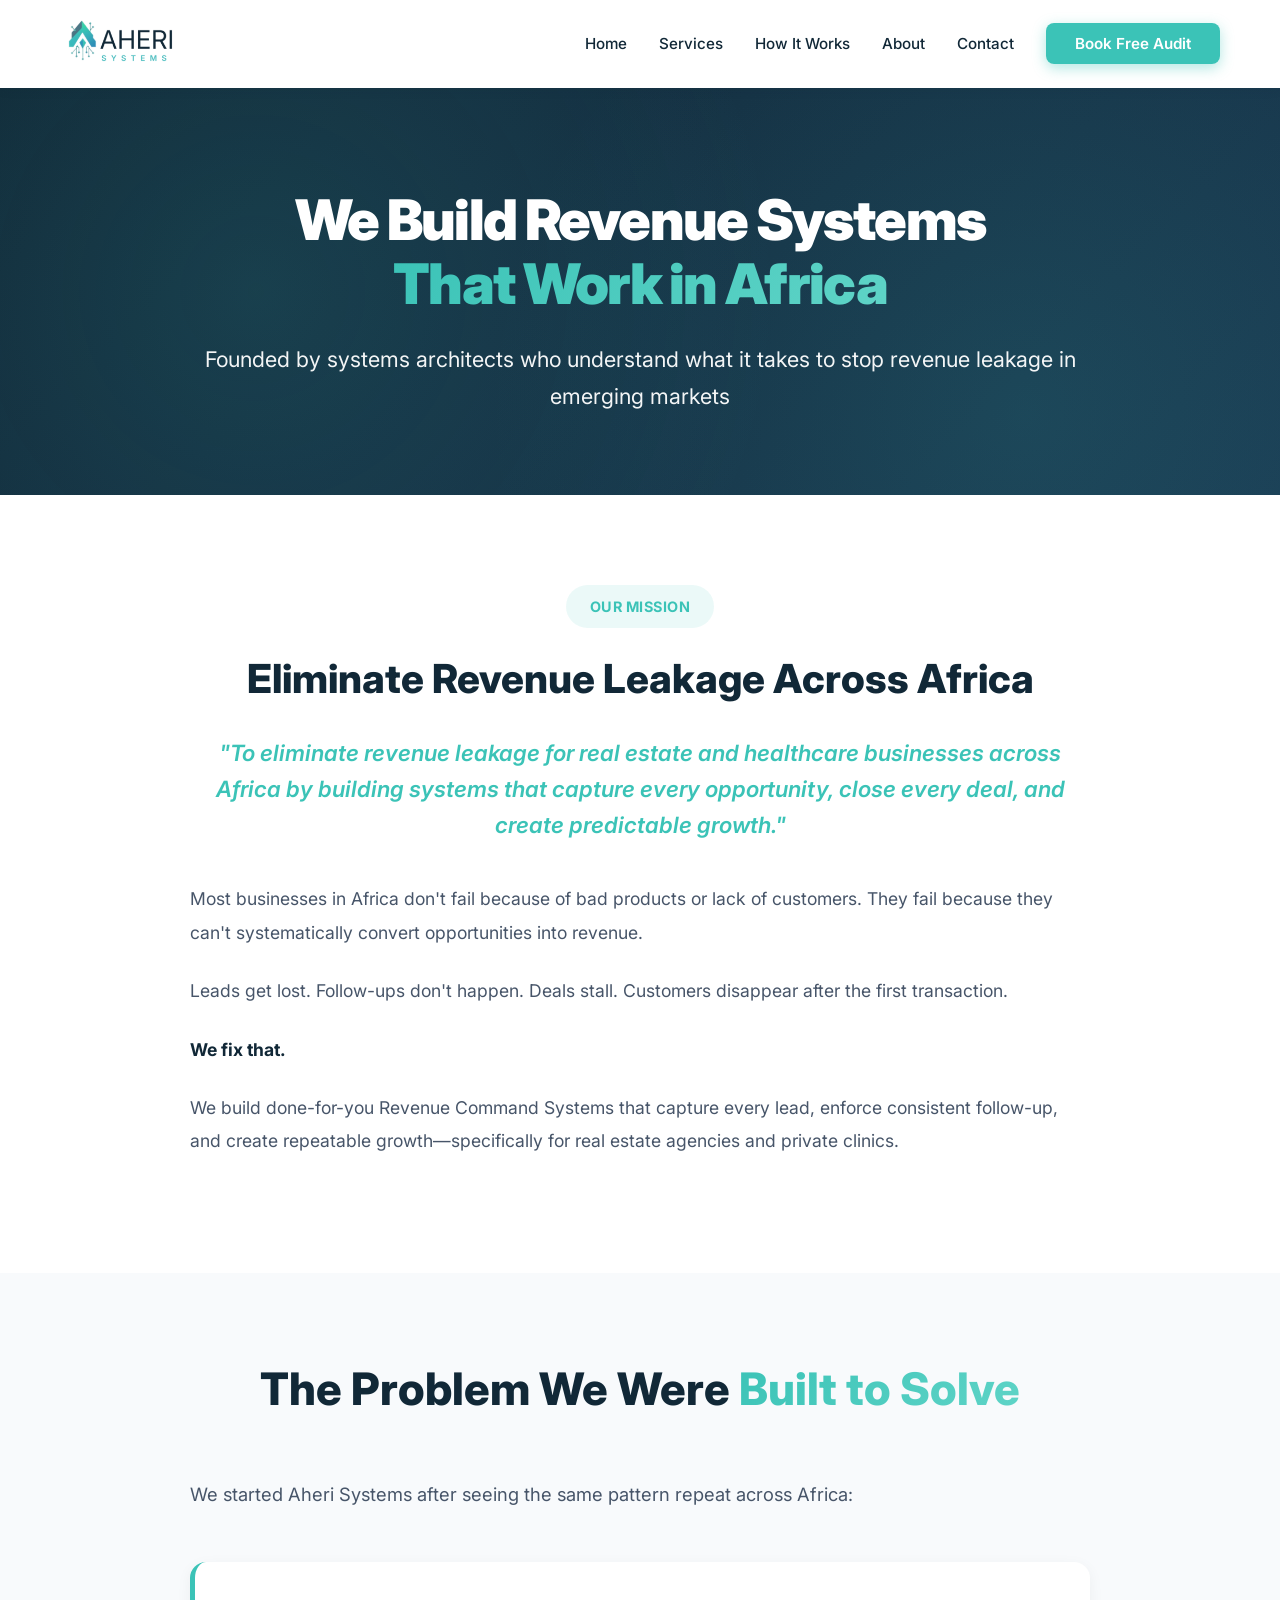
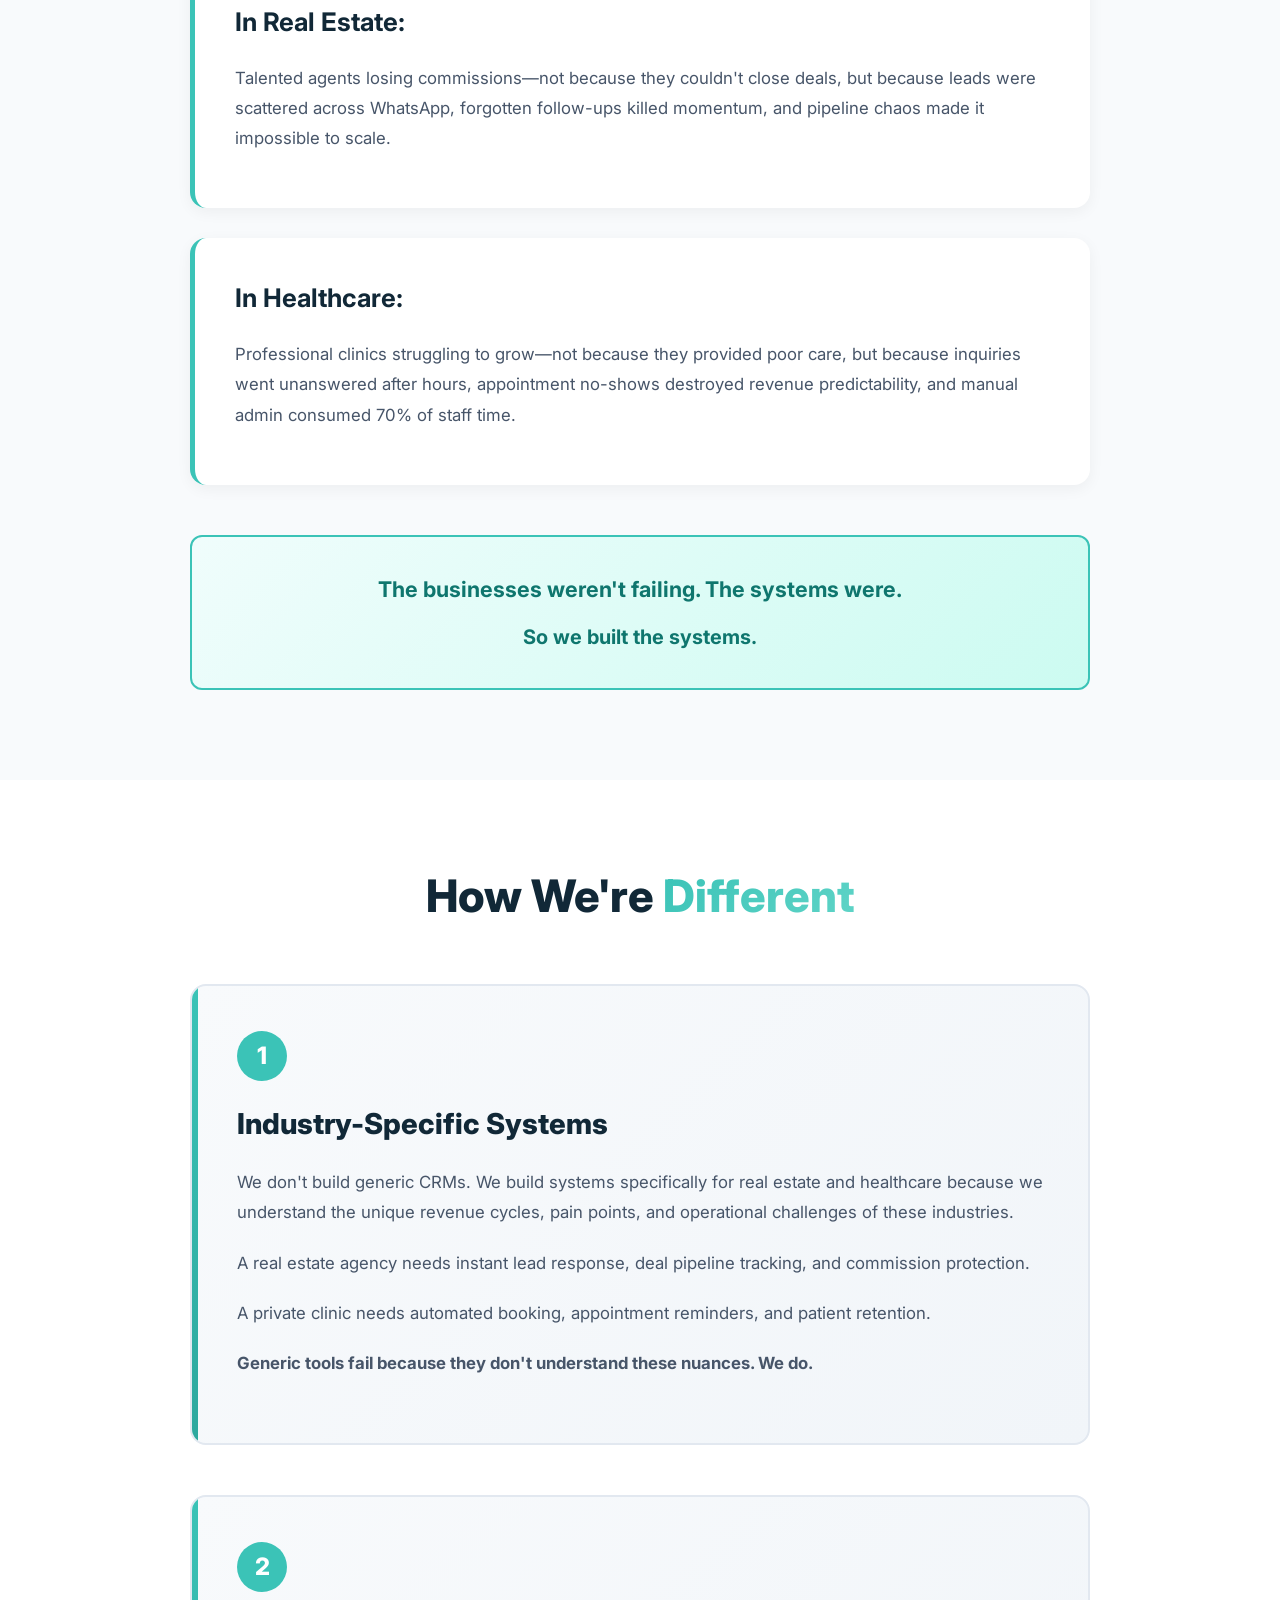
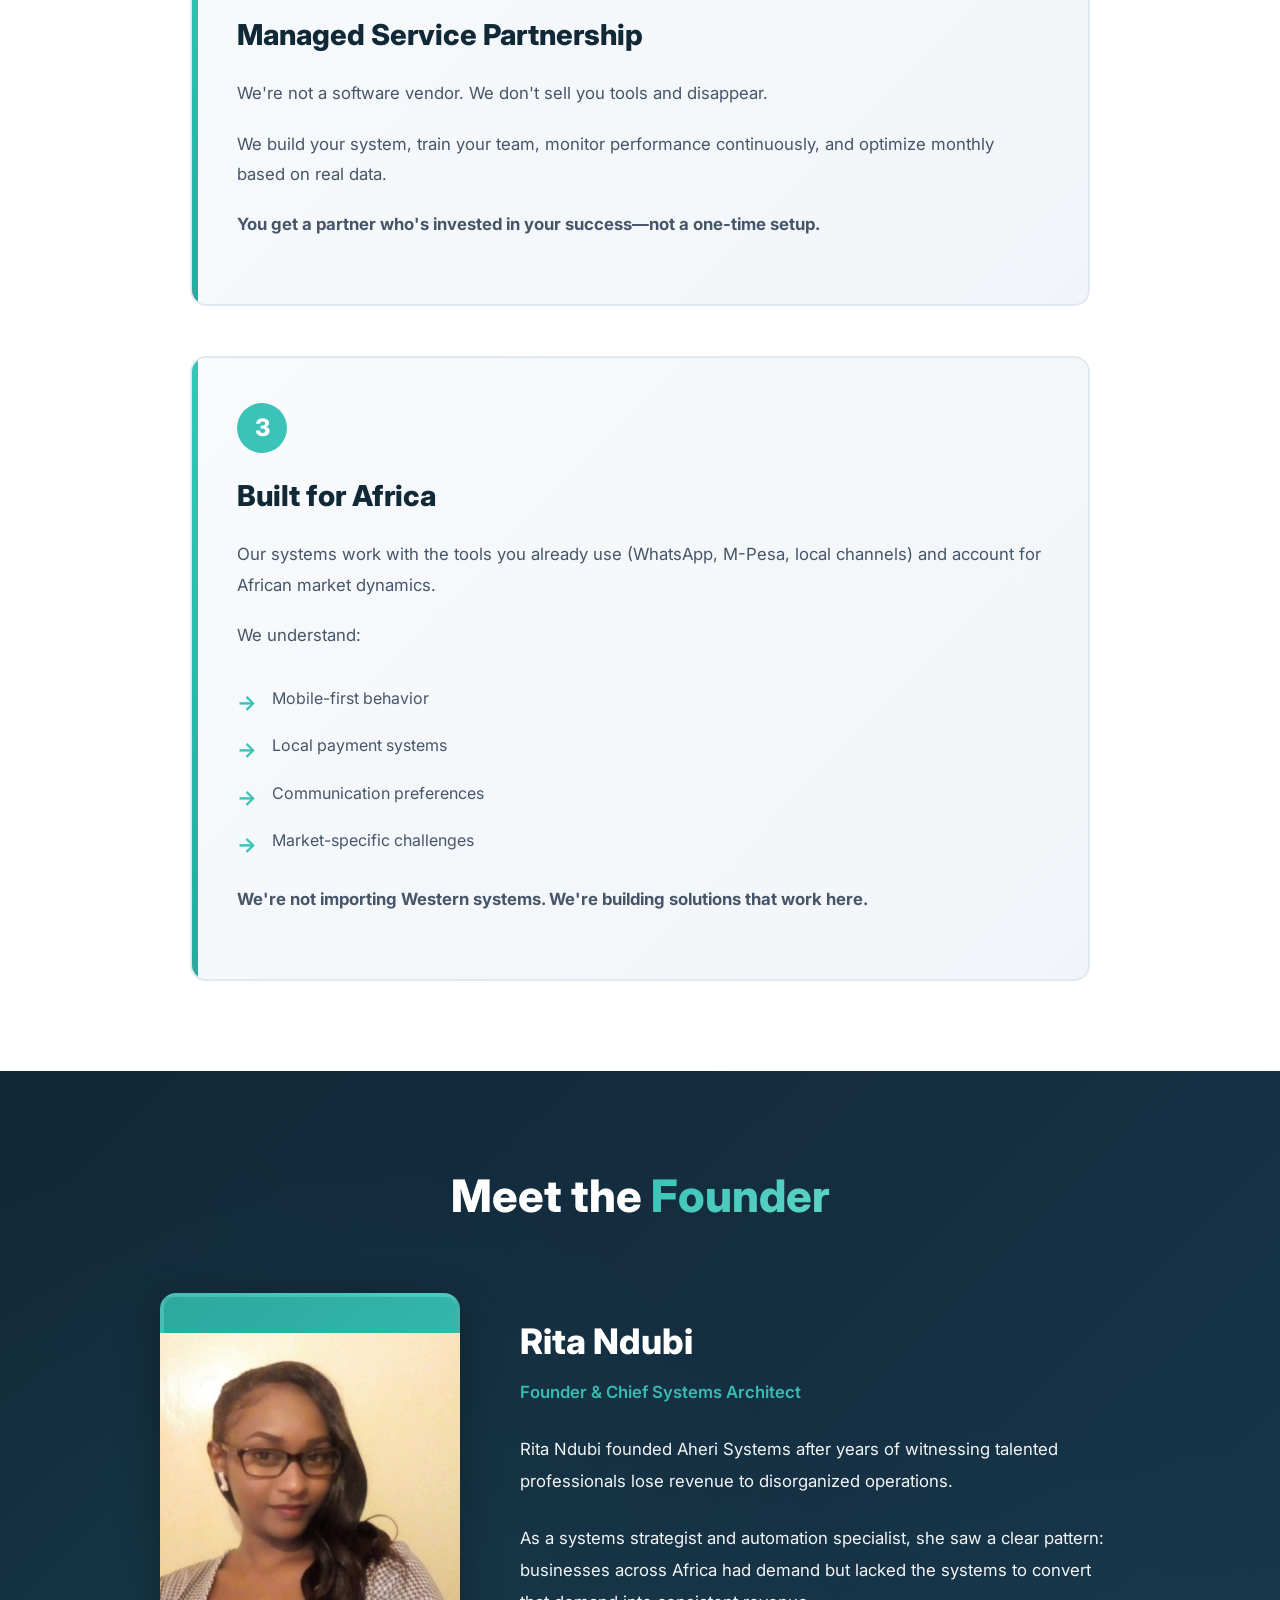
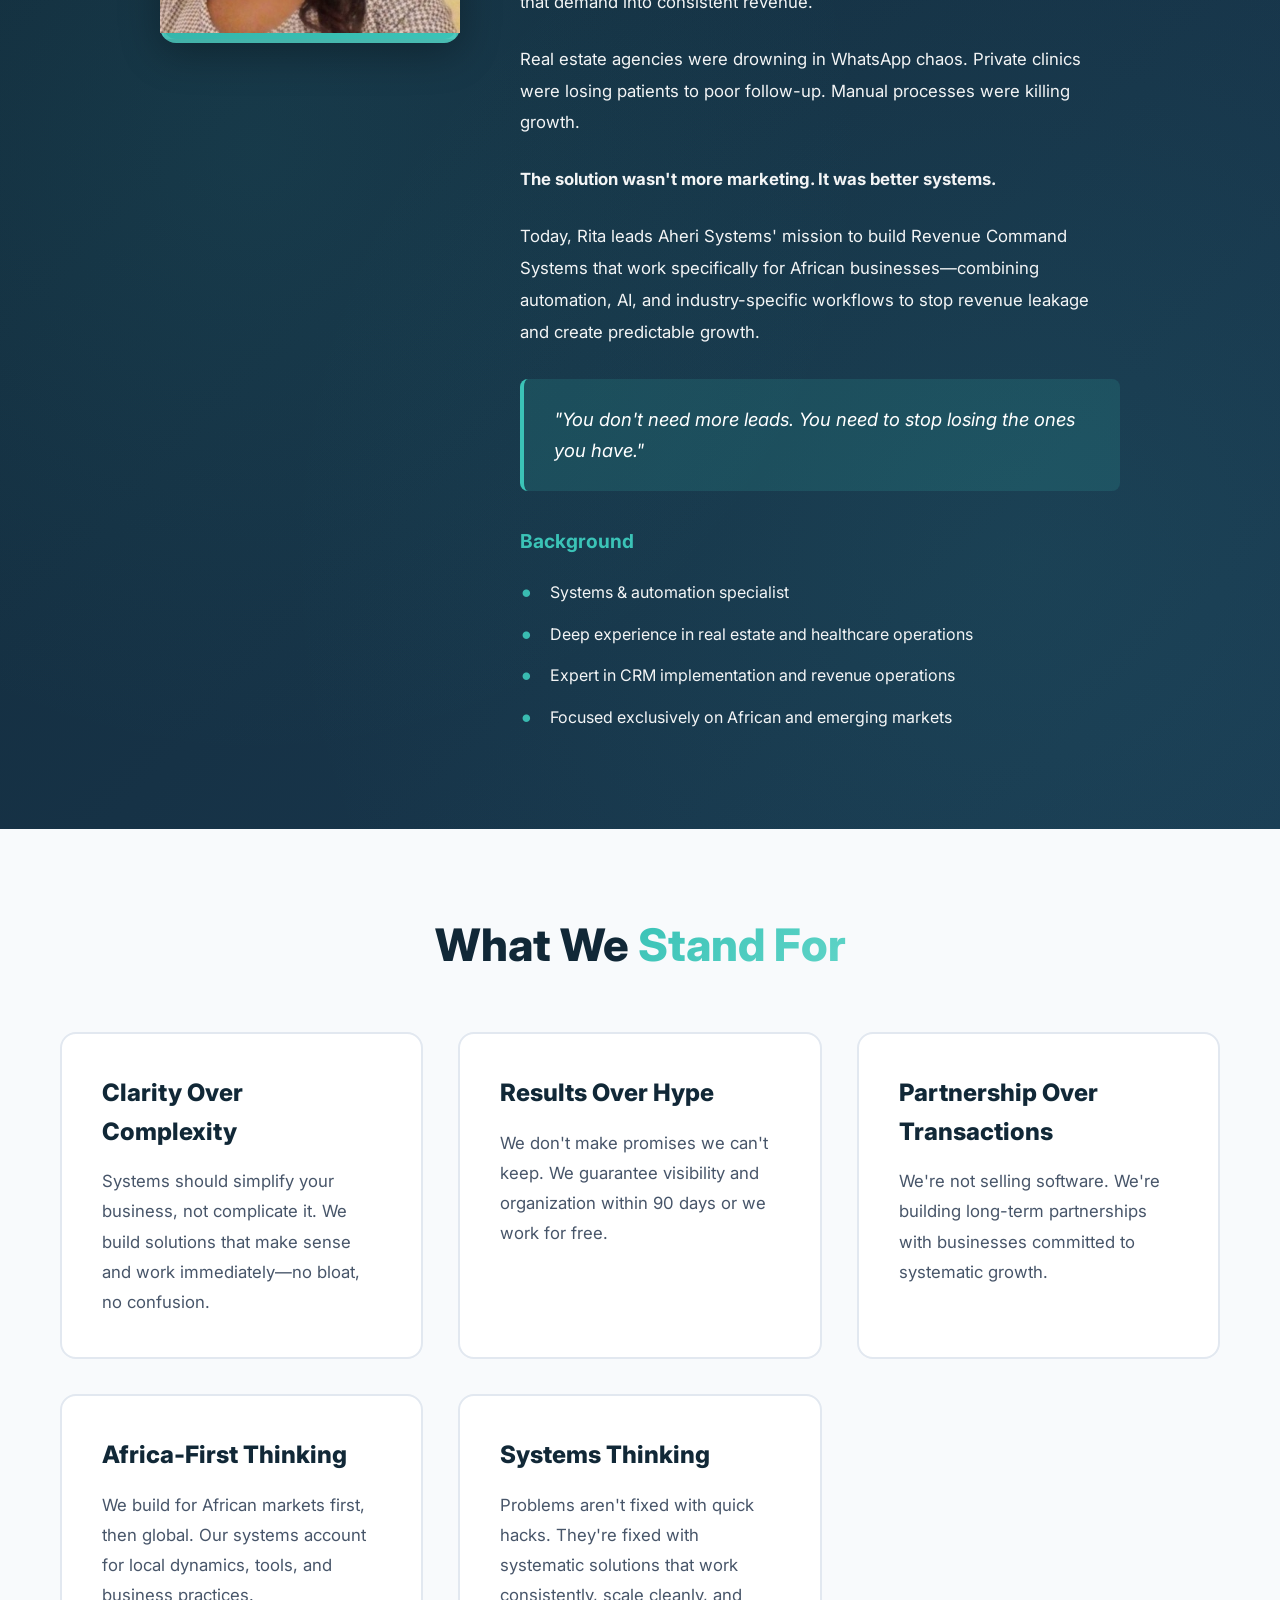
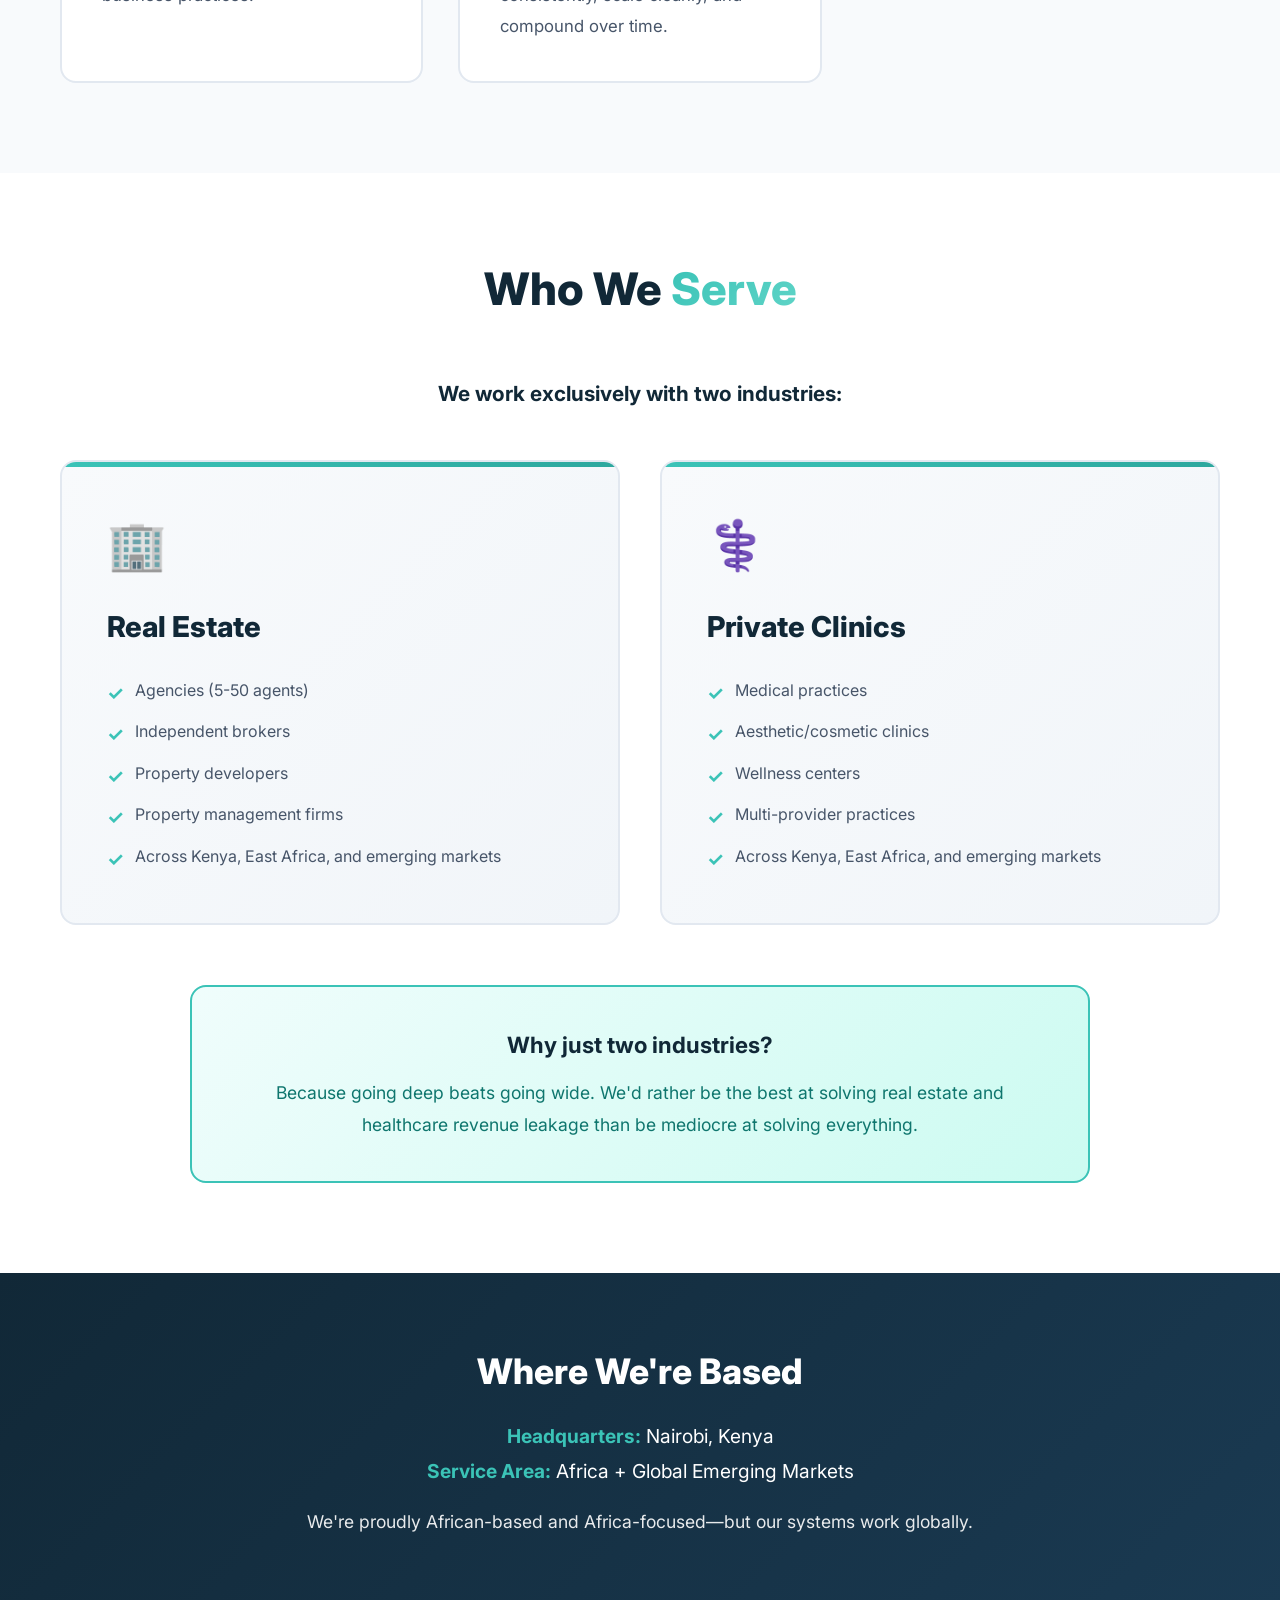
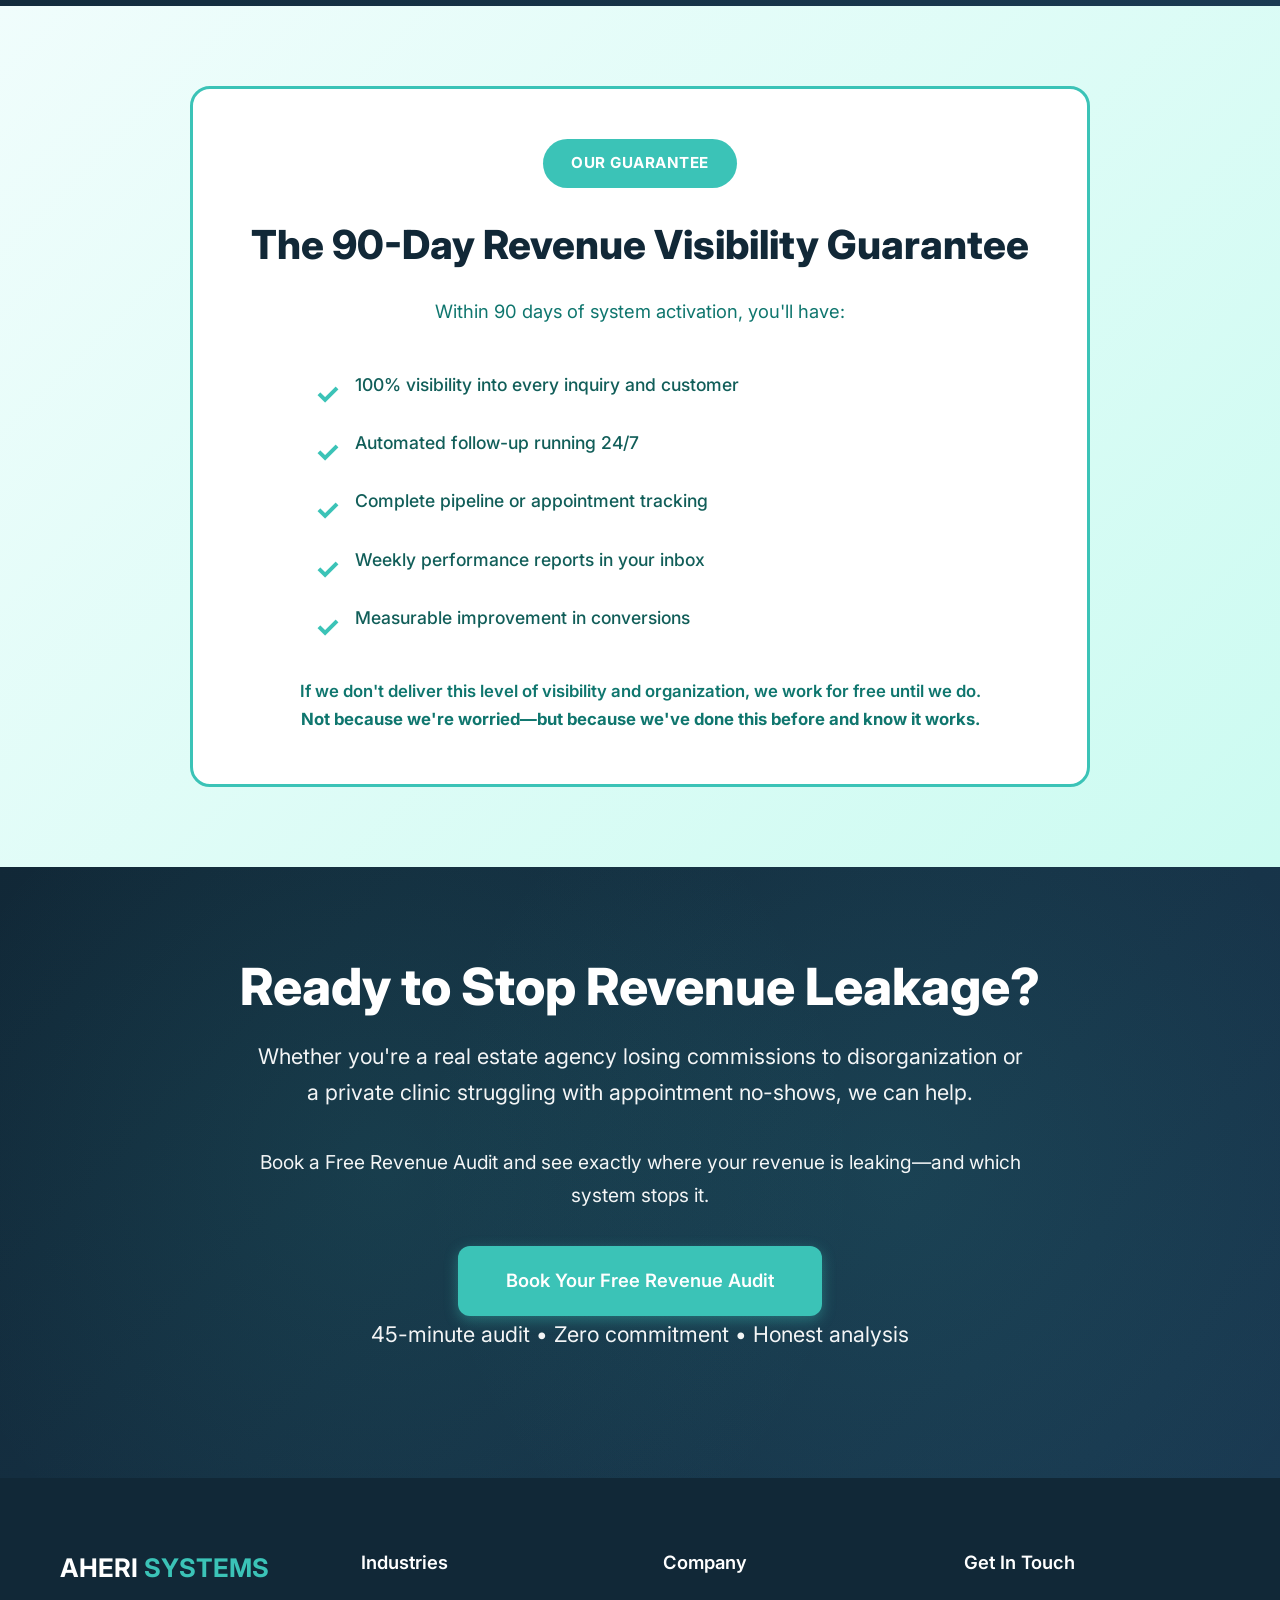
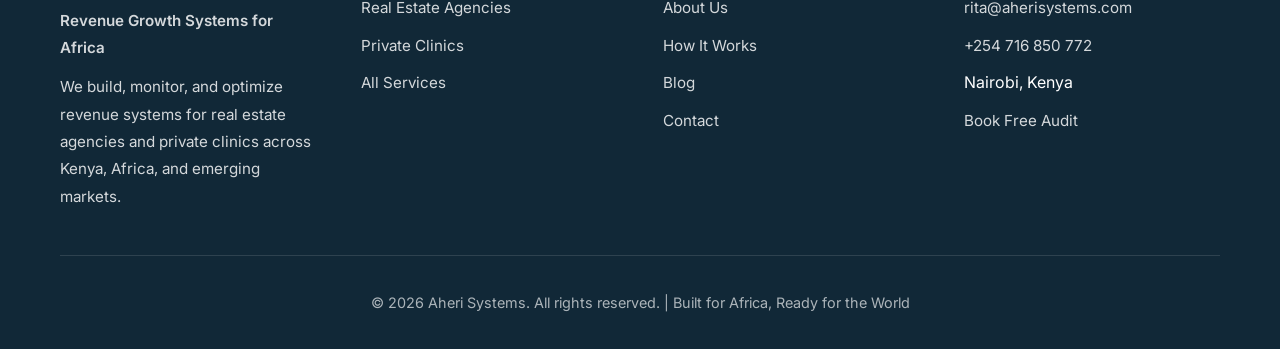
==== commit c196e58e: "Update about.html" ====
--- a/about.html
+++ b/about.html
@@ -1187,7 +1187,8 @@
                         <div class="founder-photo">
 <img src="assets/images/rita-ndubi.jpg" 
      alt="Rita Ndubi - Systems Strategist and Automation Specialist" 
-     width="300">
+     width="300"
+     style="margin-top: 30px;">
                         </div>
                     </div>
 
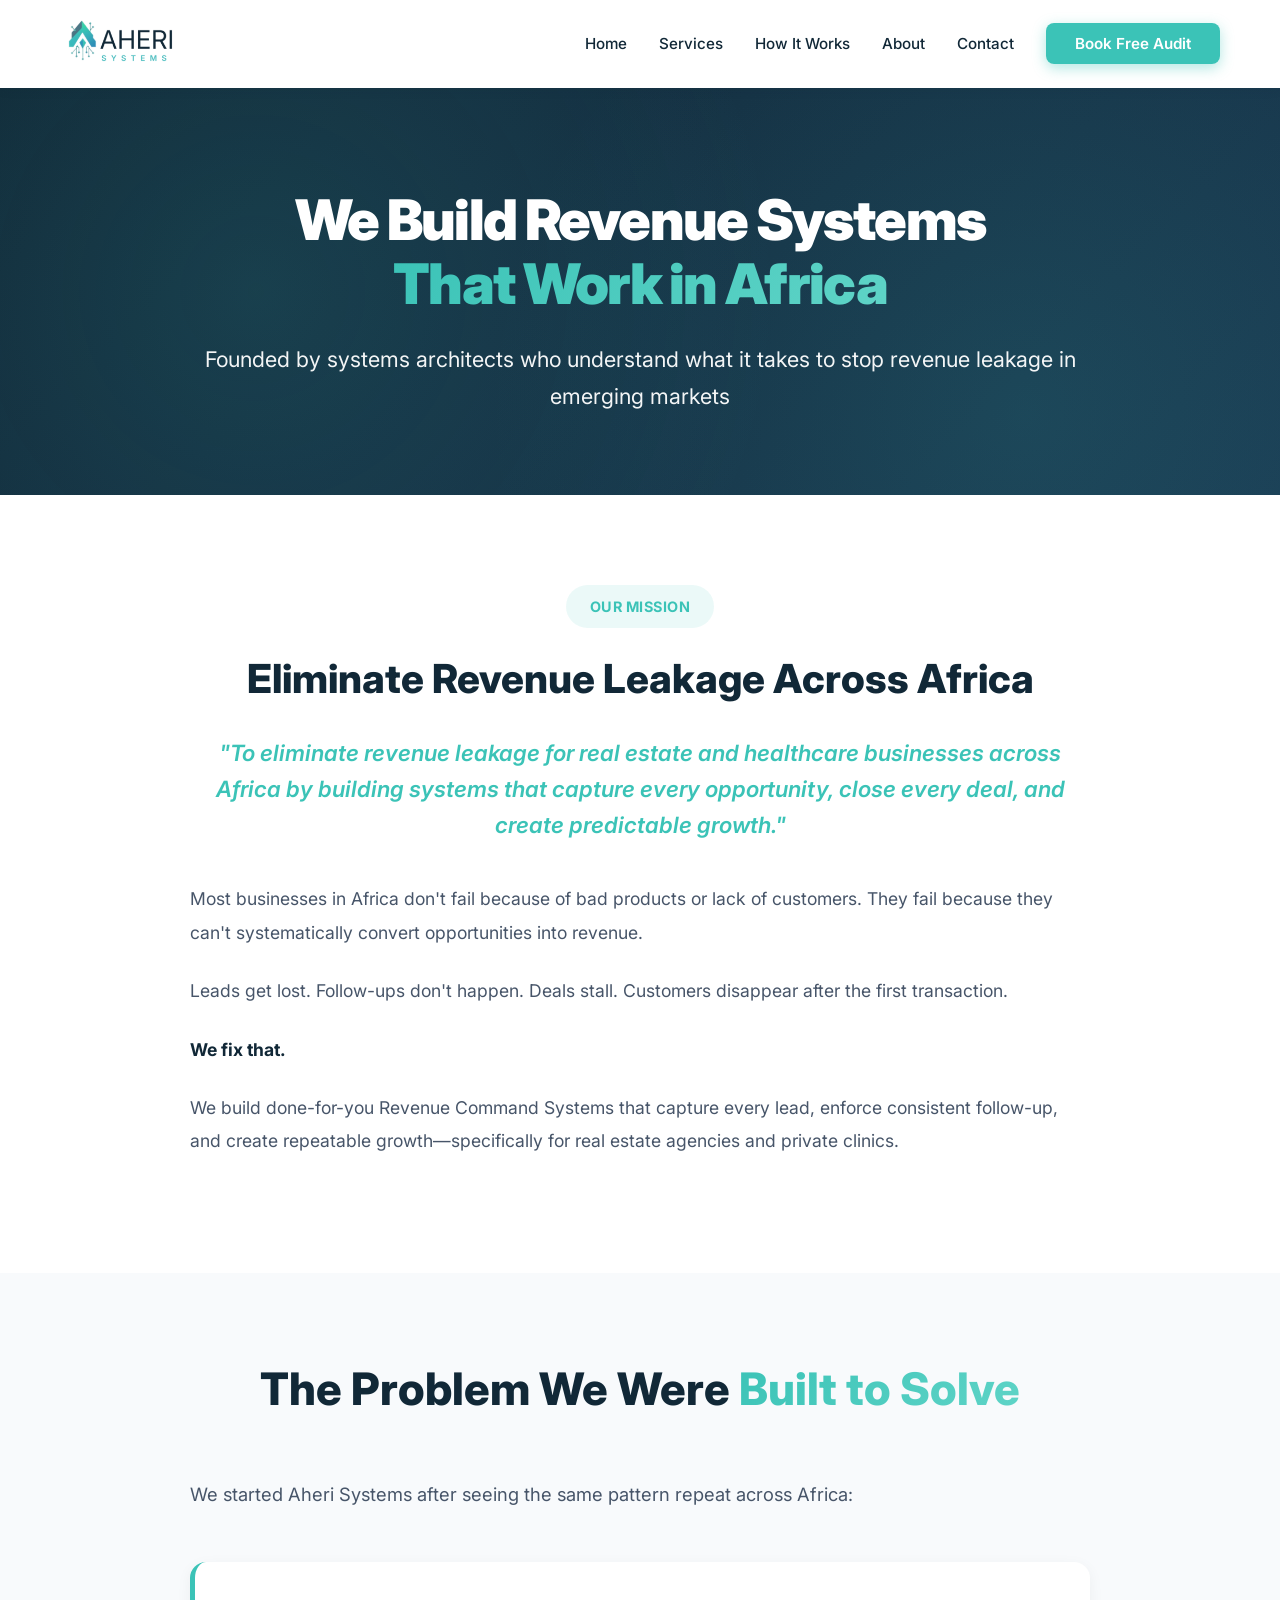
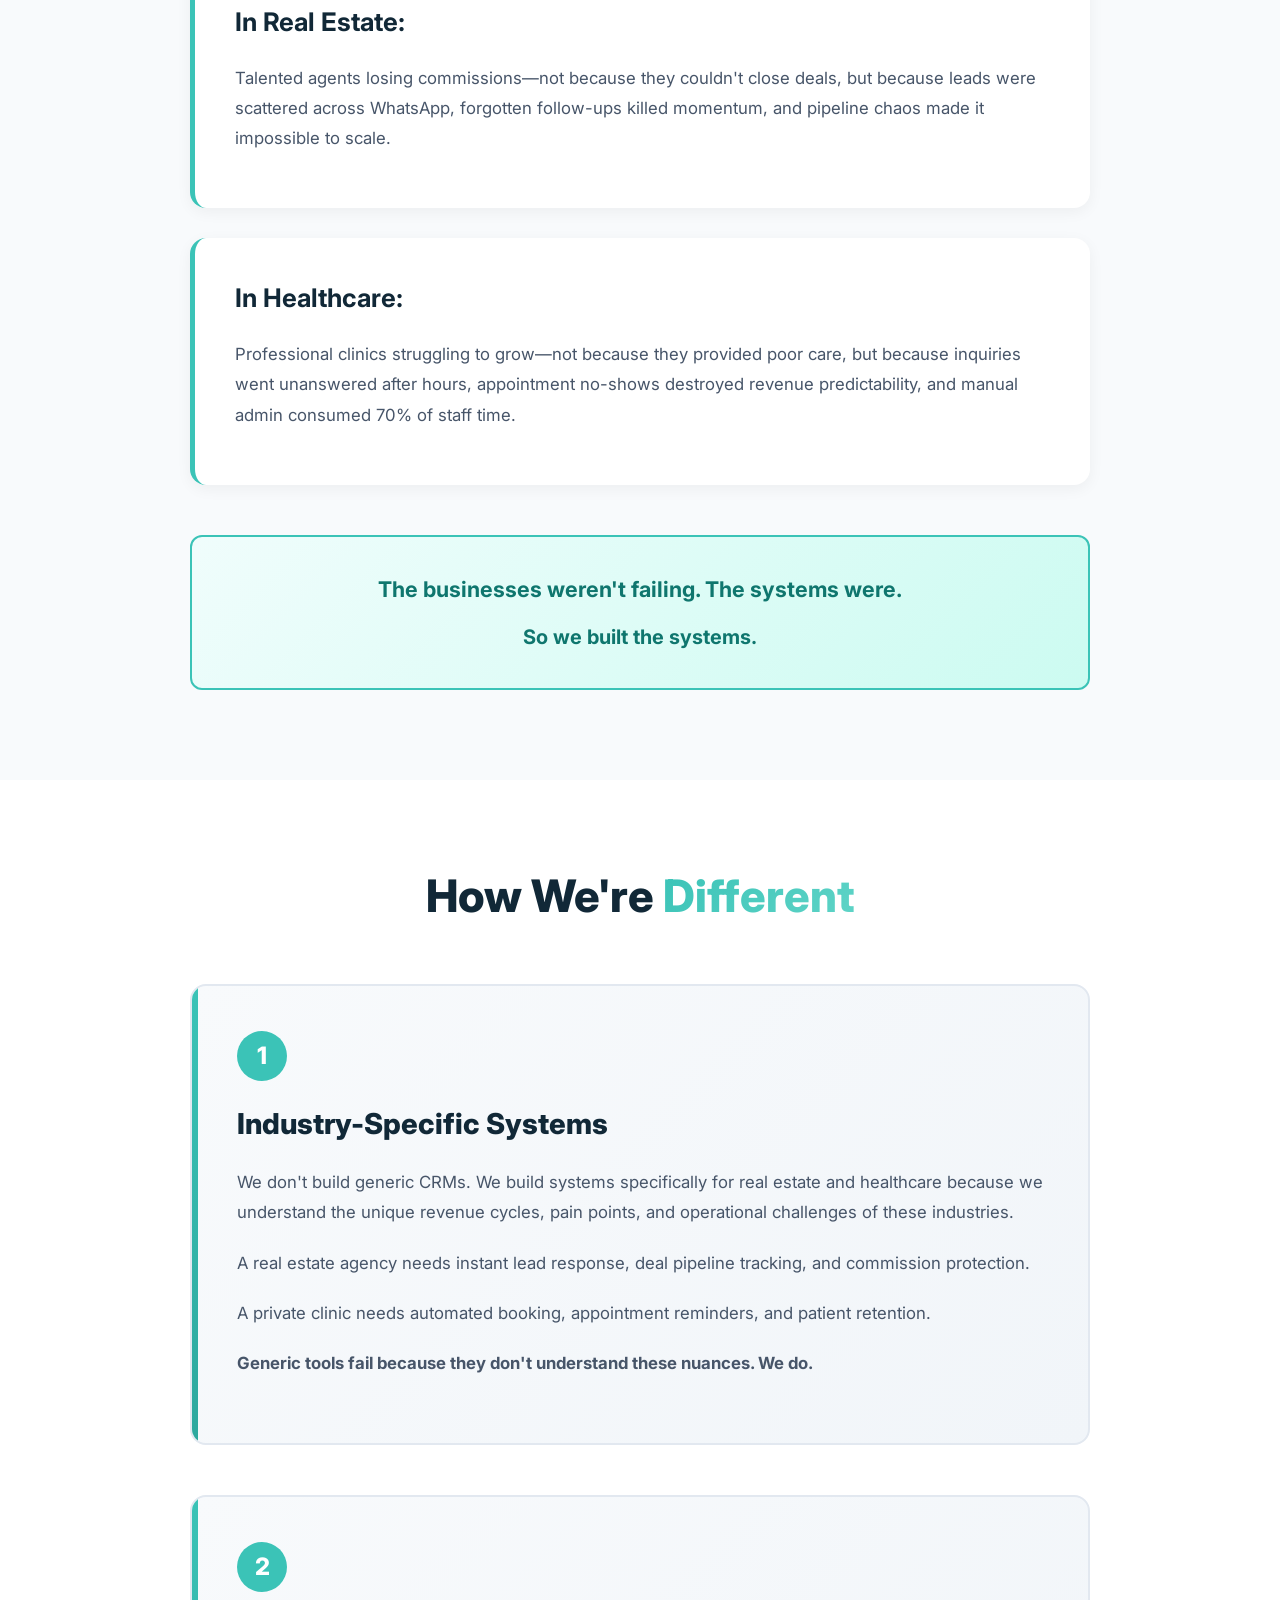
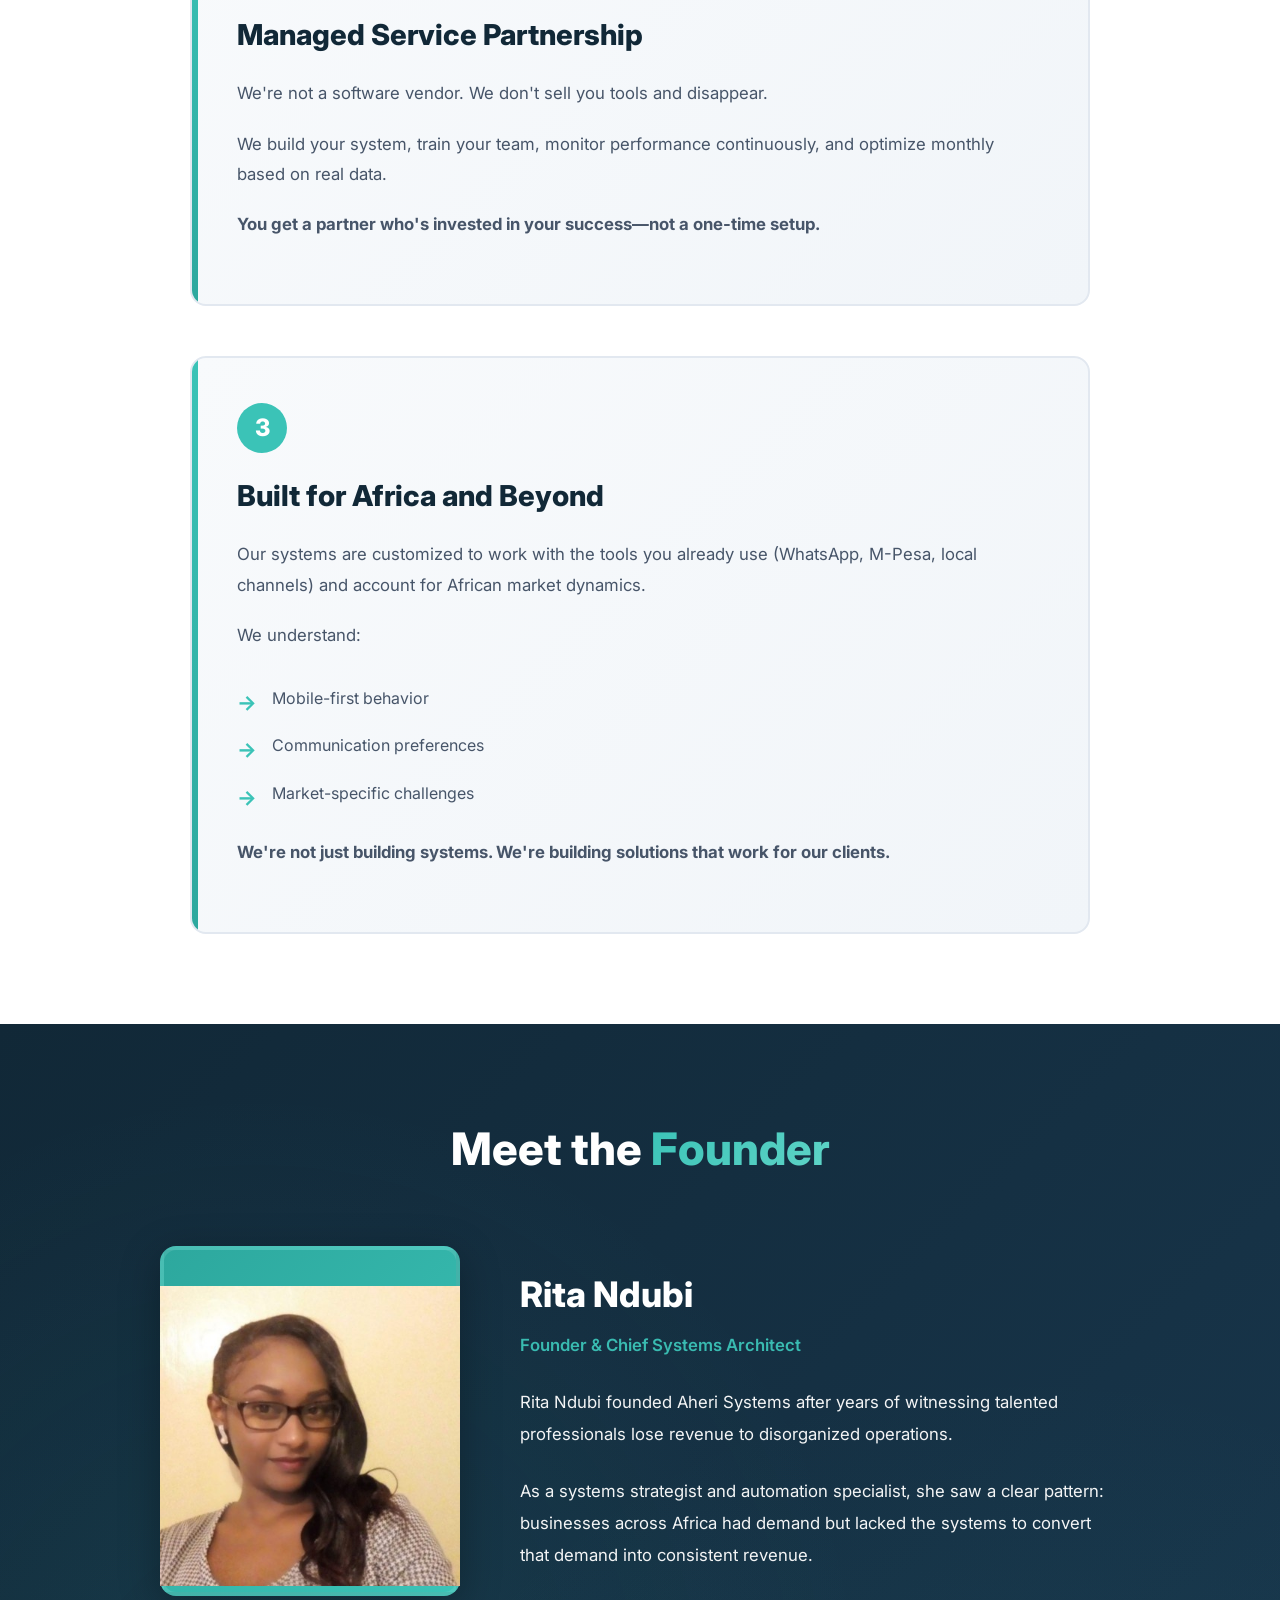
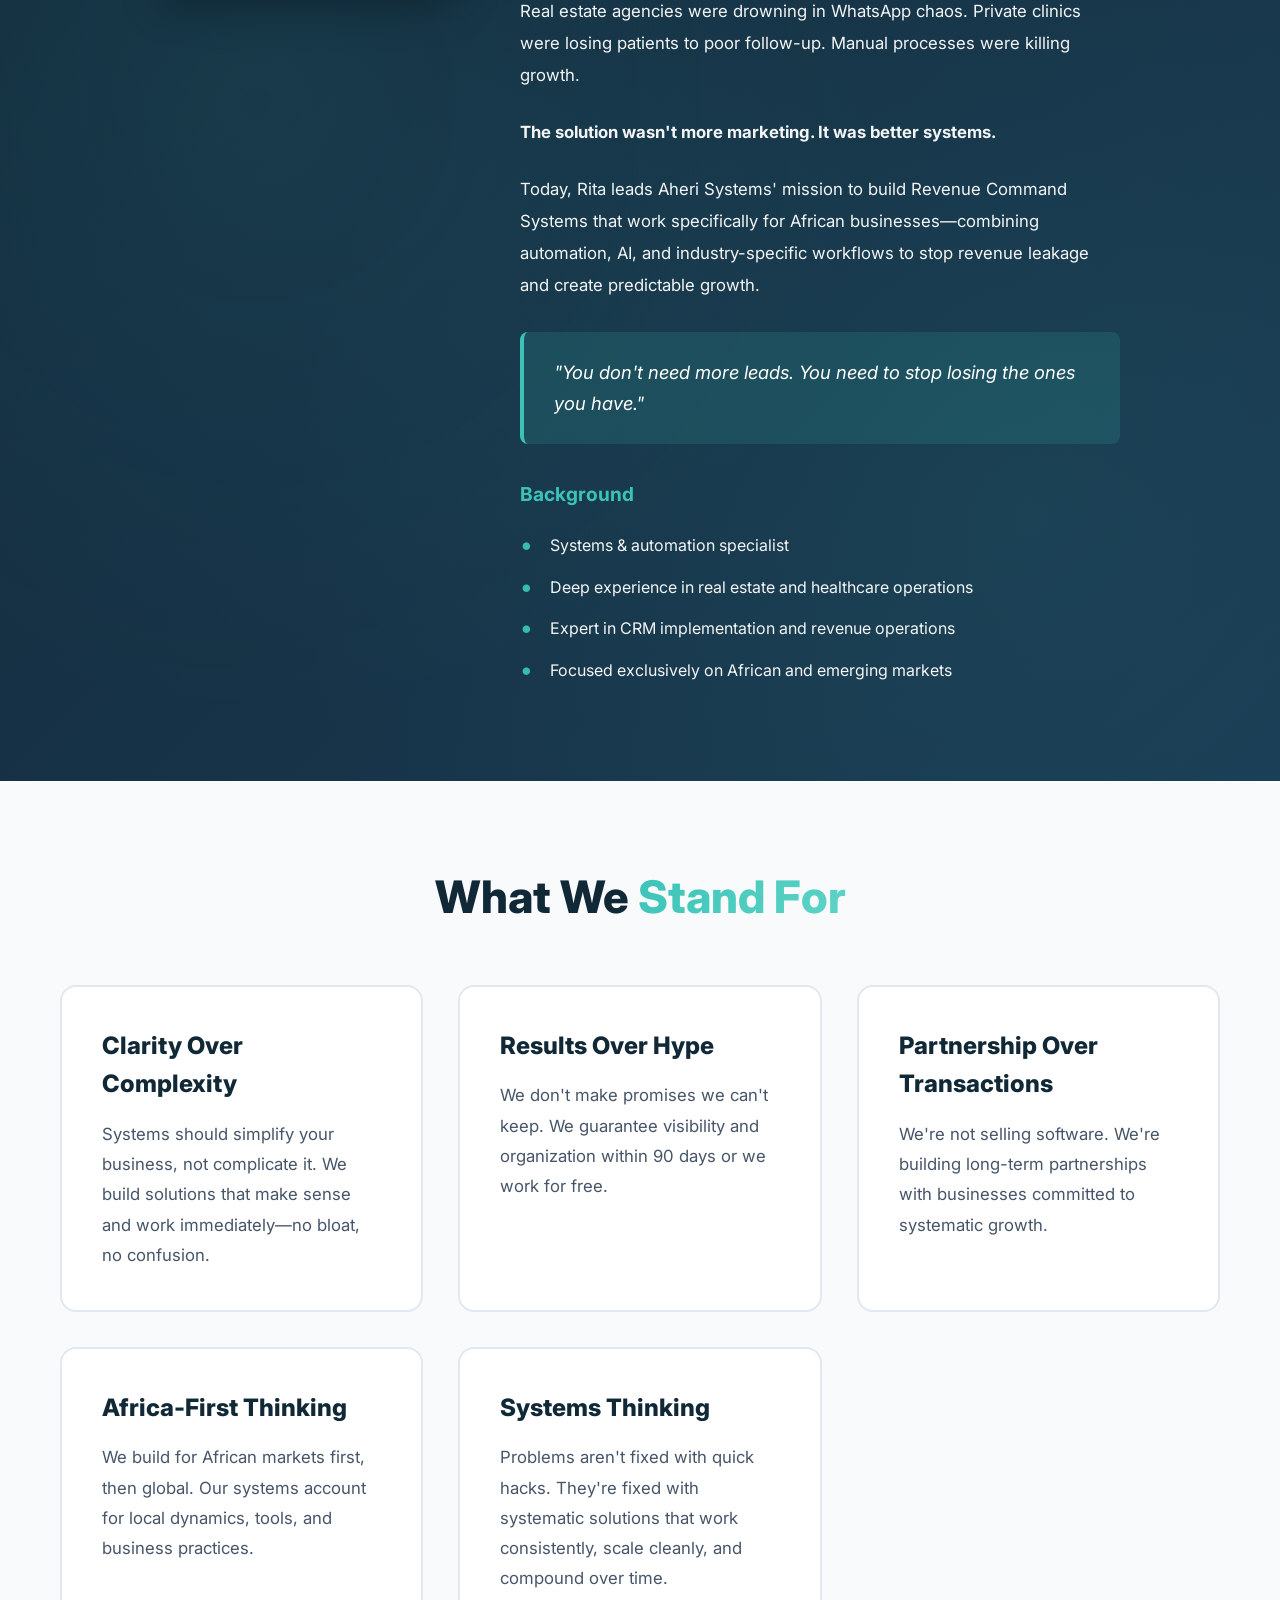
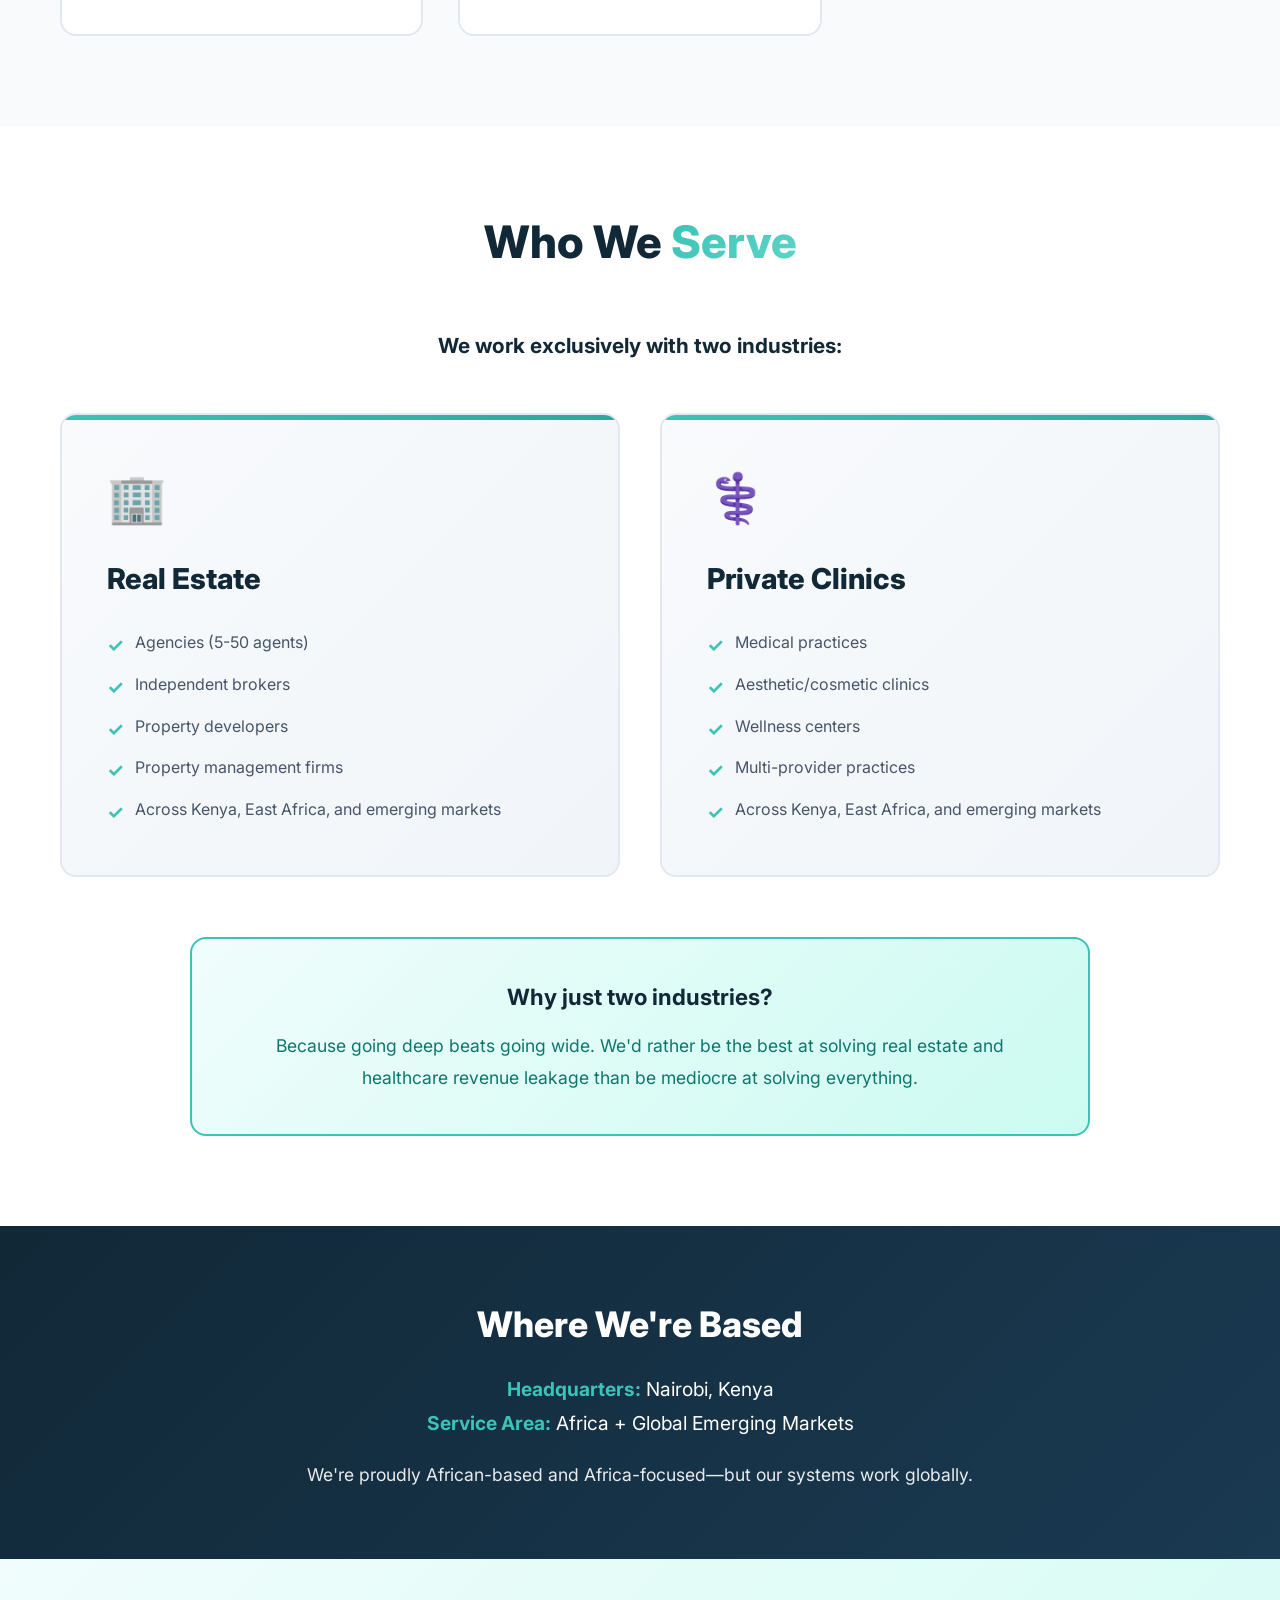
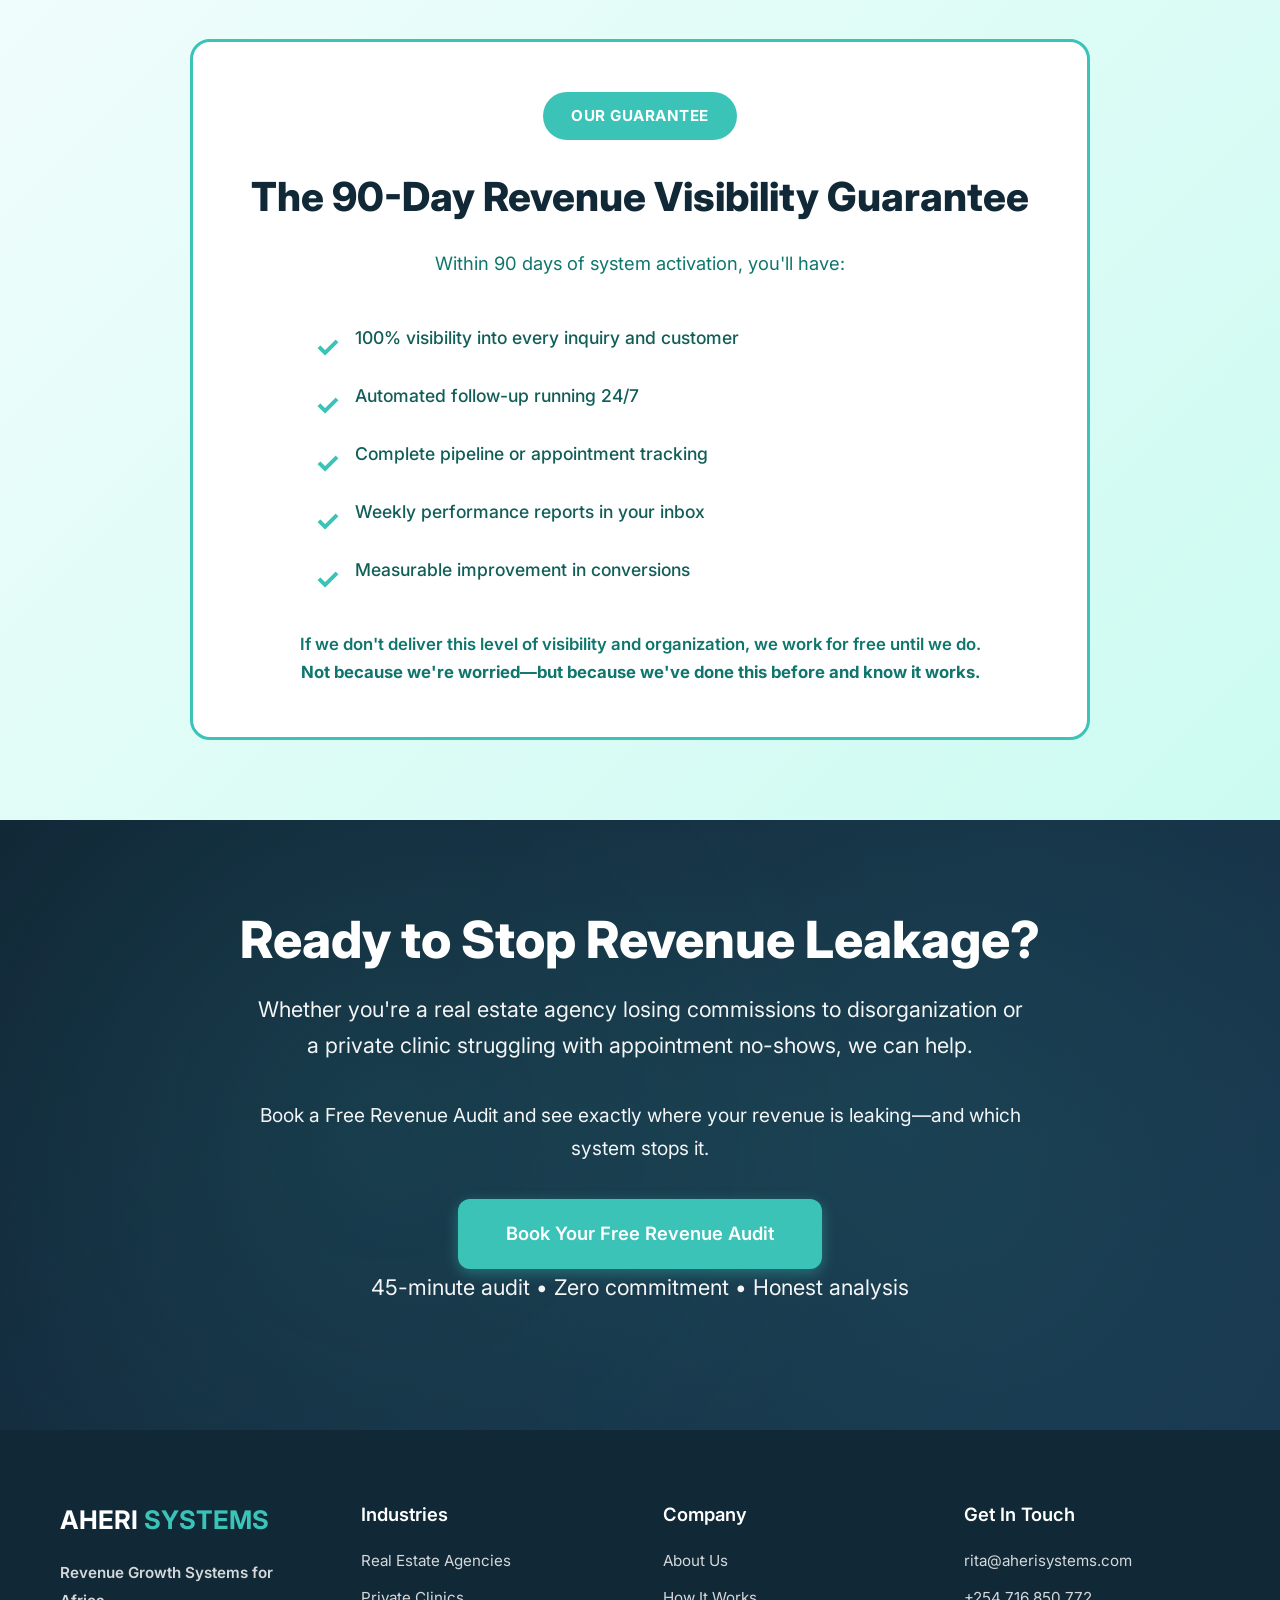
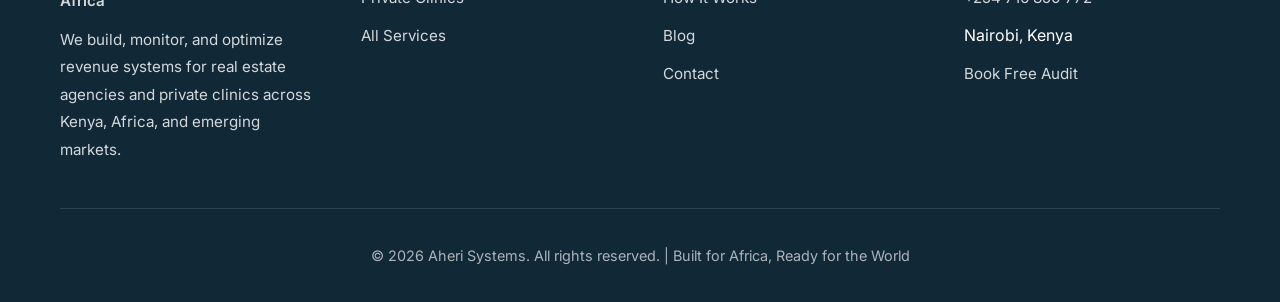
==== commit 9b15bcac: "Update about.html" ====
--- a/about.html
+++ b/about.html
@@ -1155,19 +1155,18 @@
 
                 <div class="approach-principle">
                     <div class="principle-number">3</div>
-                    <h3>Built for Africa</h3>
-                    <p>
-                        Our systems work with the tools you already use (WhatsApp, M-Pesa, local channels) and account for African market dynamics.
+                    <h3>Built for Africa and Beyond</h3>
+                    <p>
+                        Our systems are customized to work with the tools you already use (WhatsApp, M-Pesa, local channels) and account for African market dynamics.
                     </p>
                     <p>We understand:</p>
                     <ul>
                         <li>Mobile-first behavior</li>
-                        <li>Local payment systems</li>
                         <li>Communication preferences</li>
                         <li>Market-specific challenges</li>
                     </ul>
                     <p style="margin-top: 20px;">
-                        <strong>We're not importing Western systems. We're building solutions that work here.</strong>
+                        <strong>We're not just building systems. We're building solutions that work for our clients.</strong>
                     </p>
                 </div>
             </div>
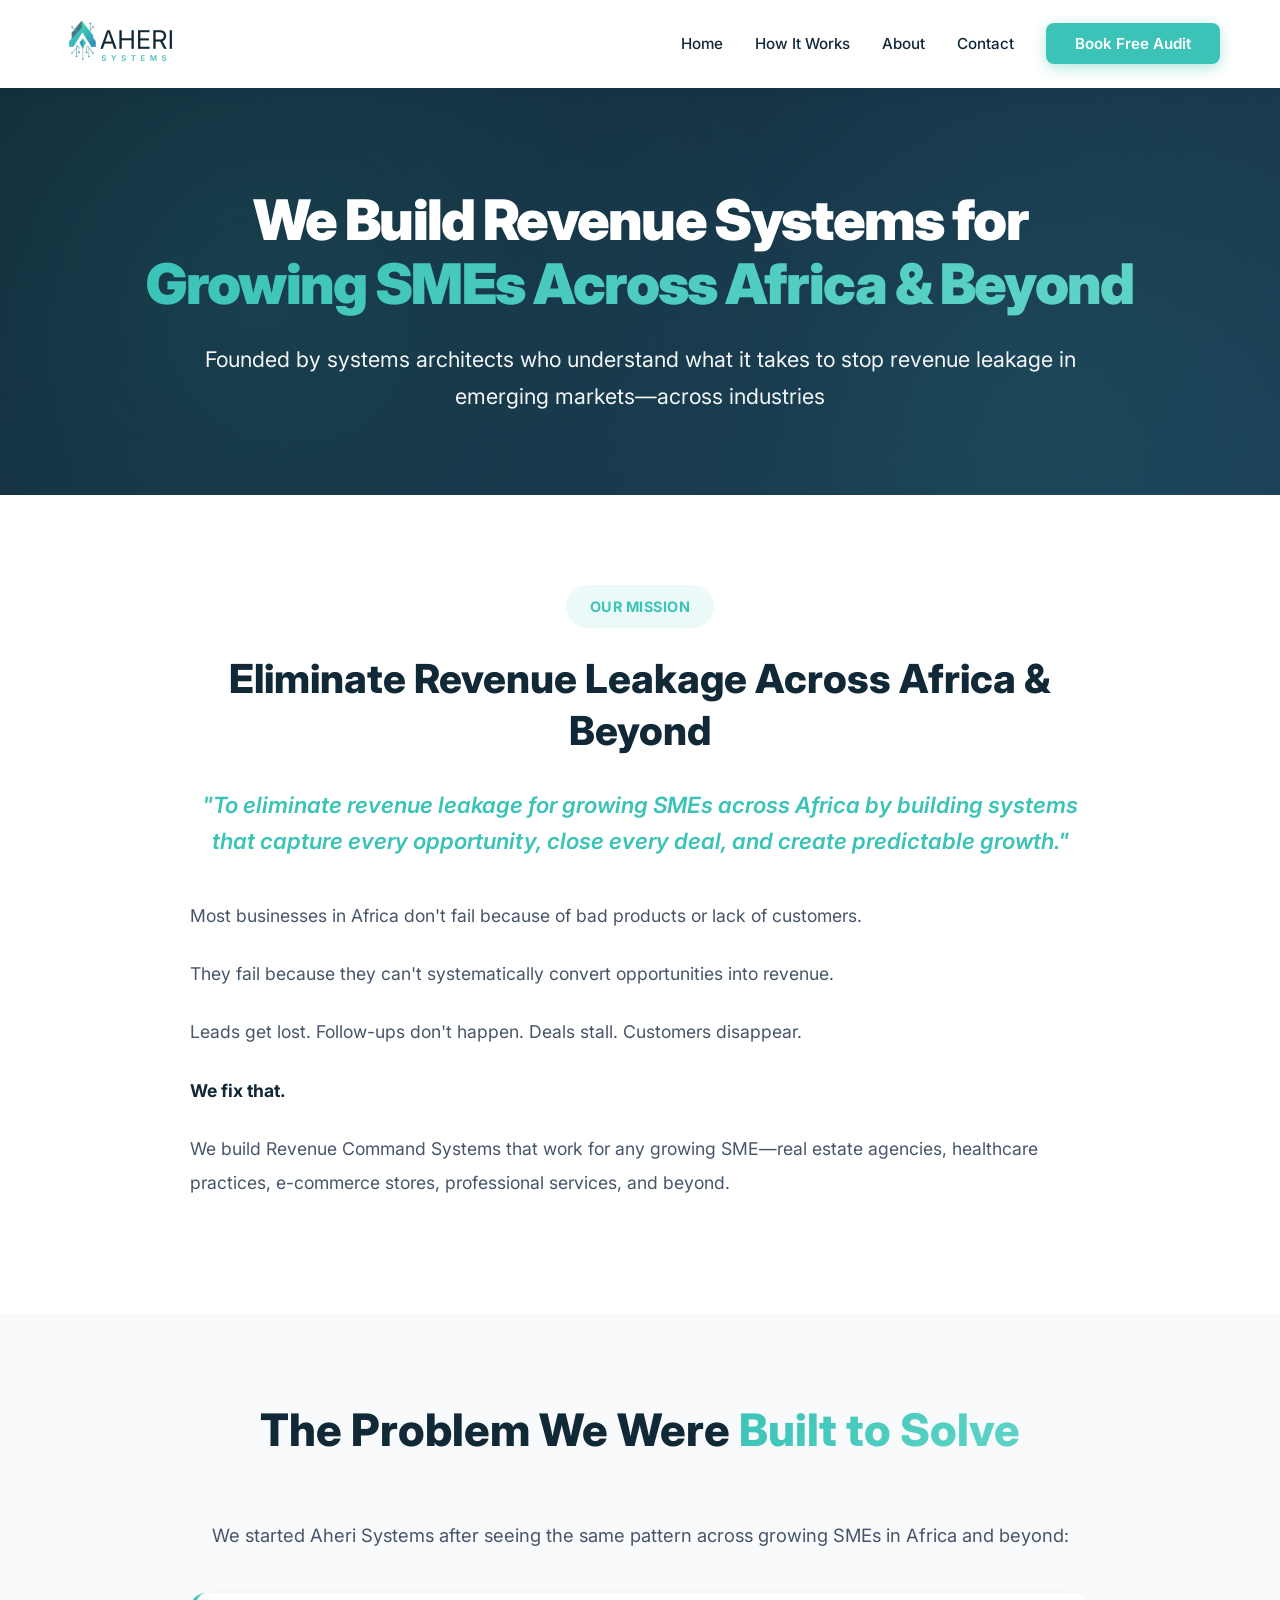
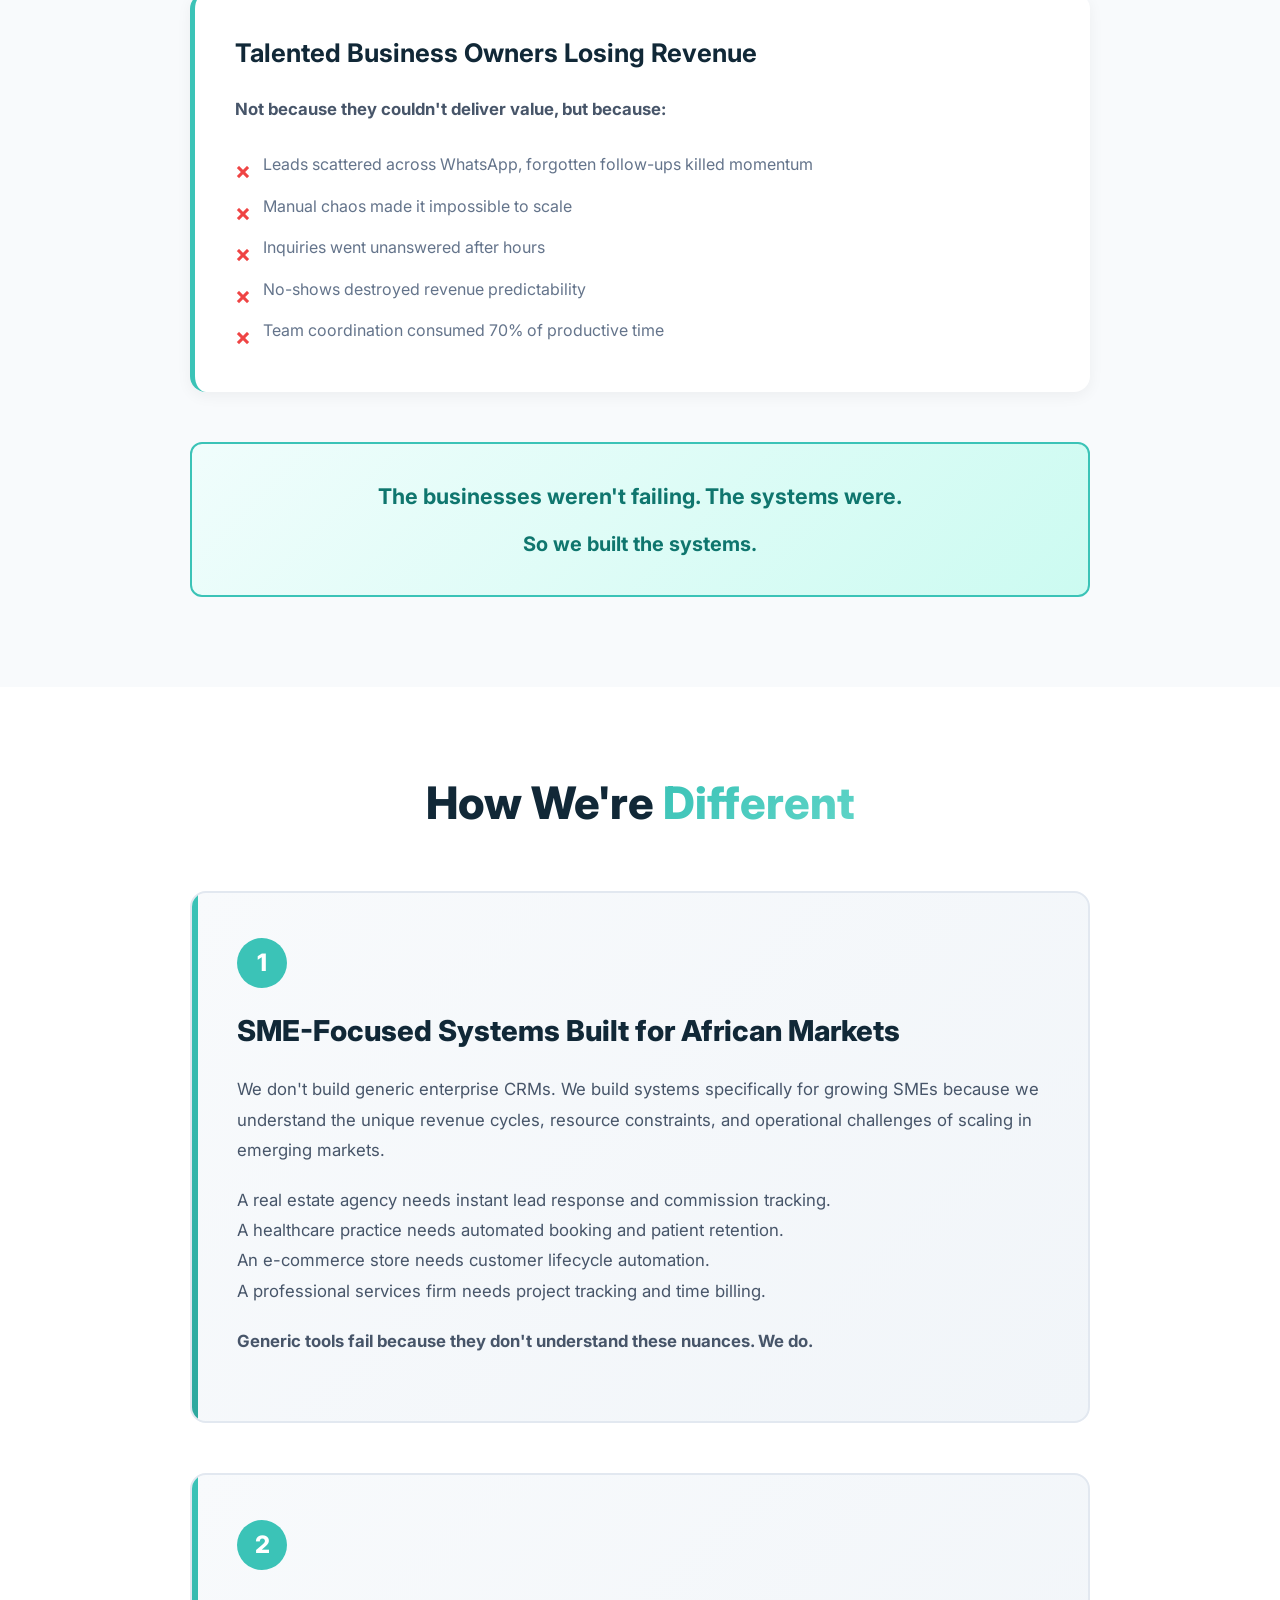
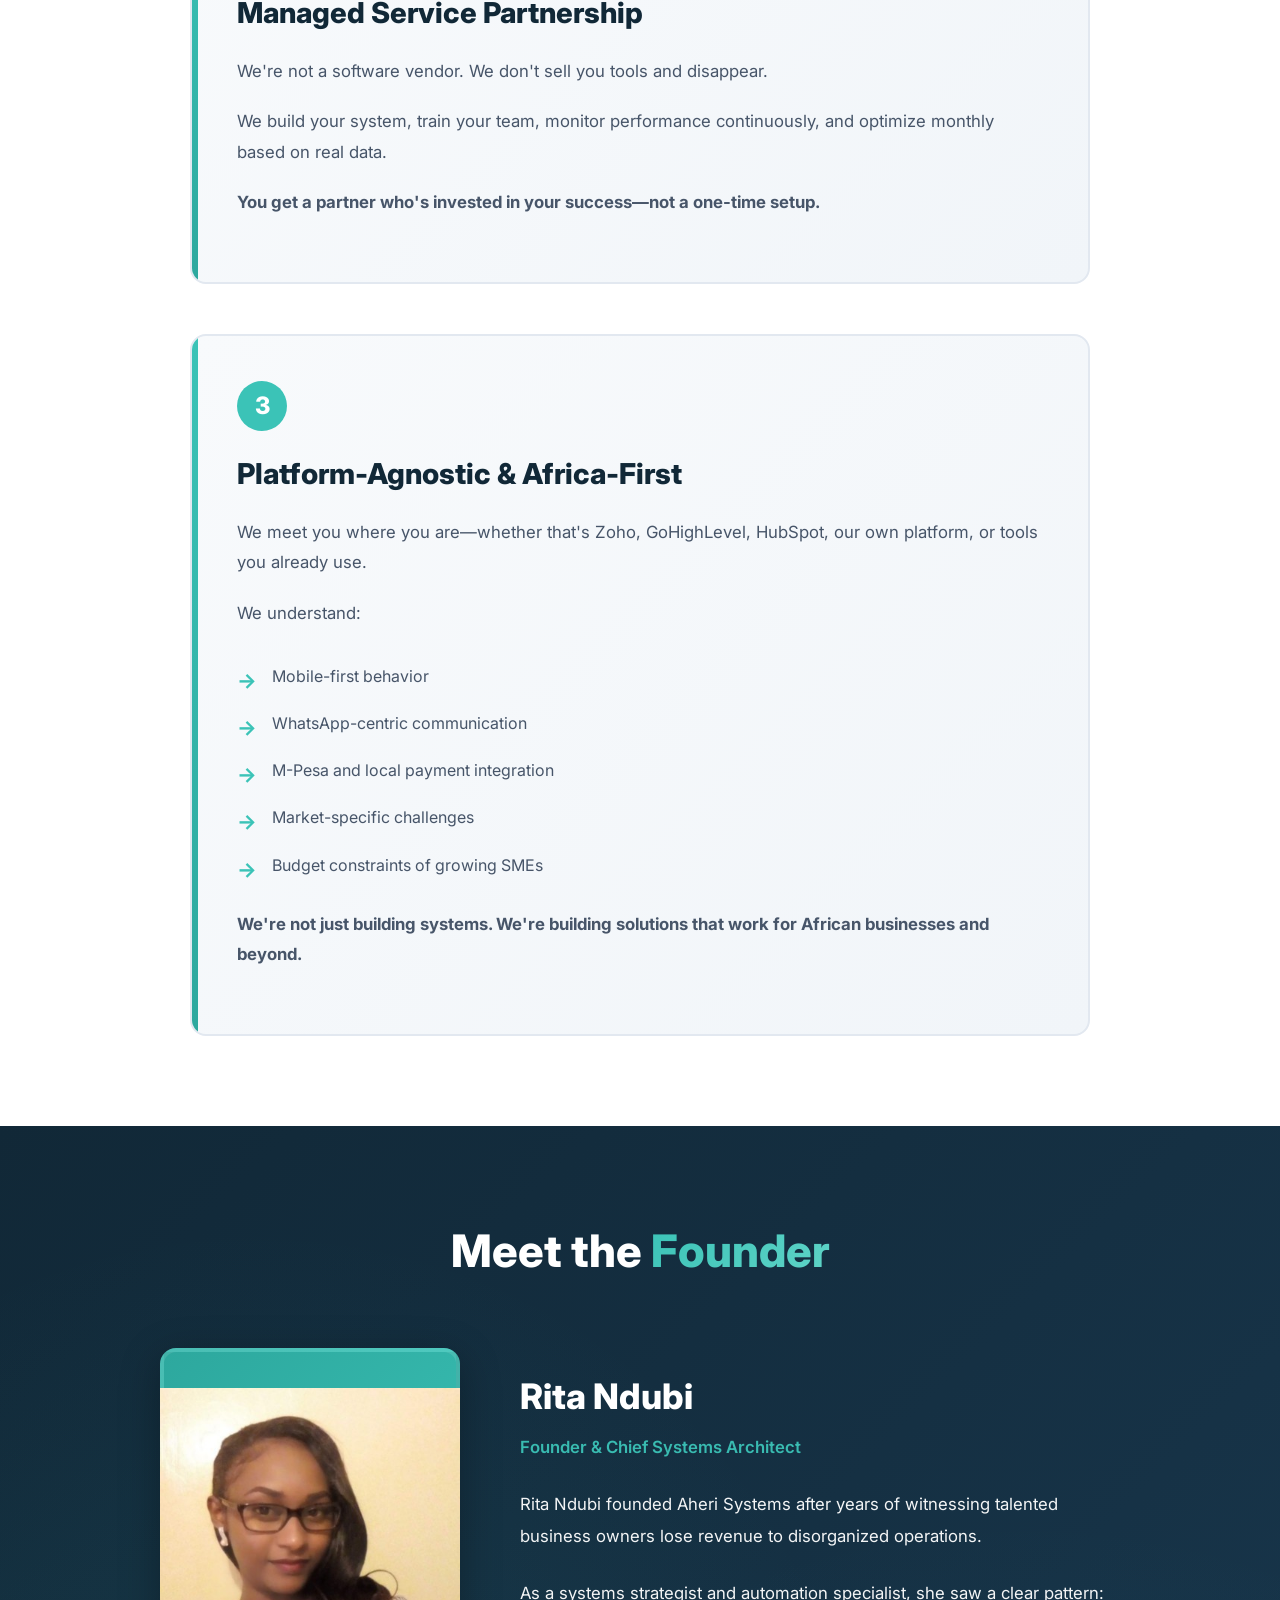
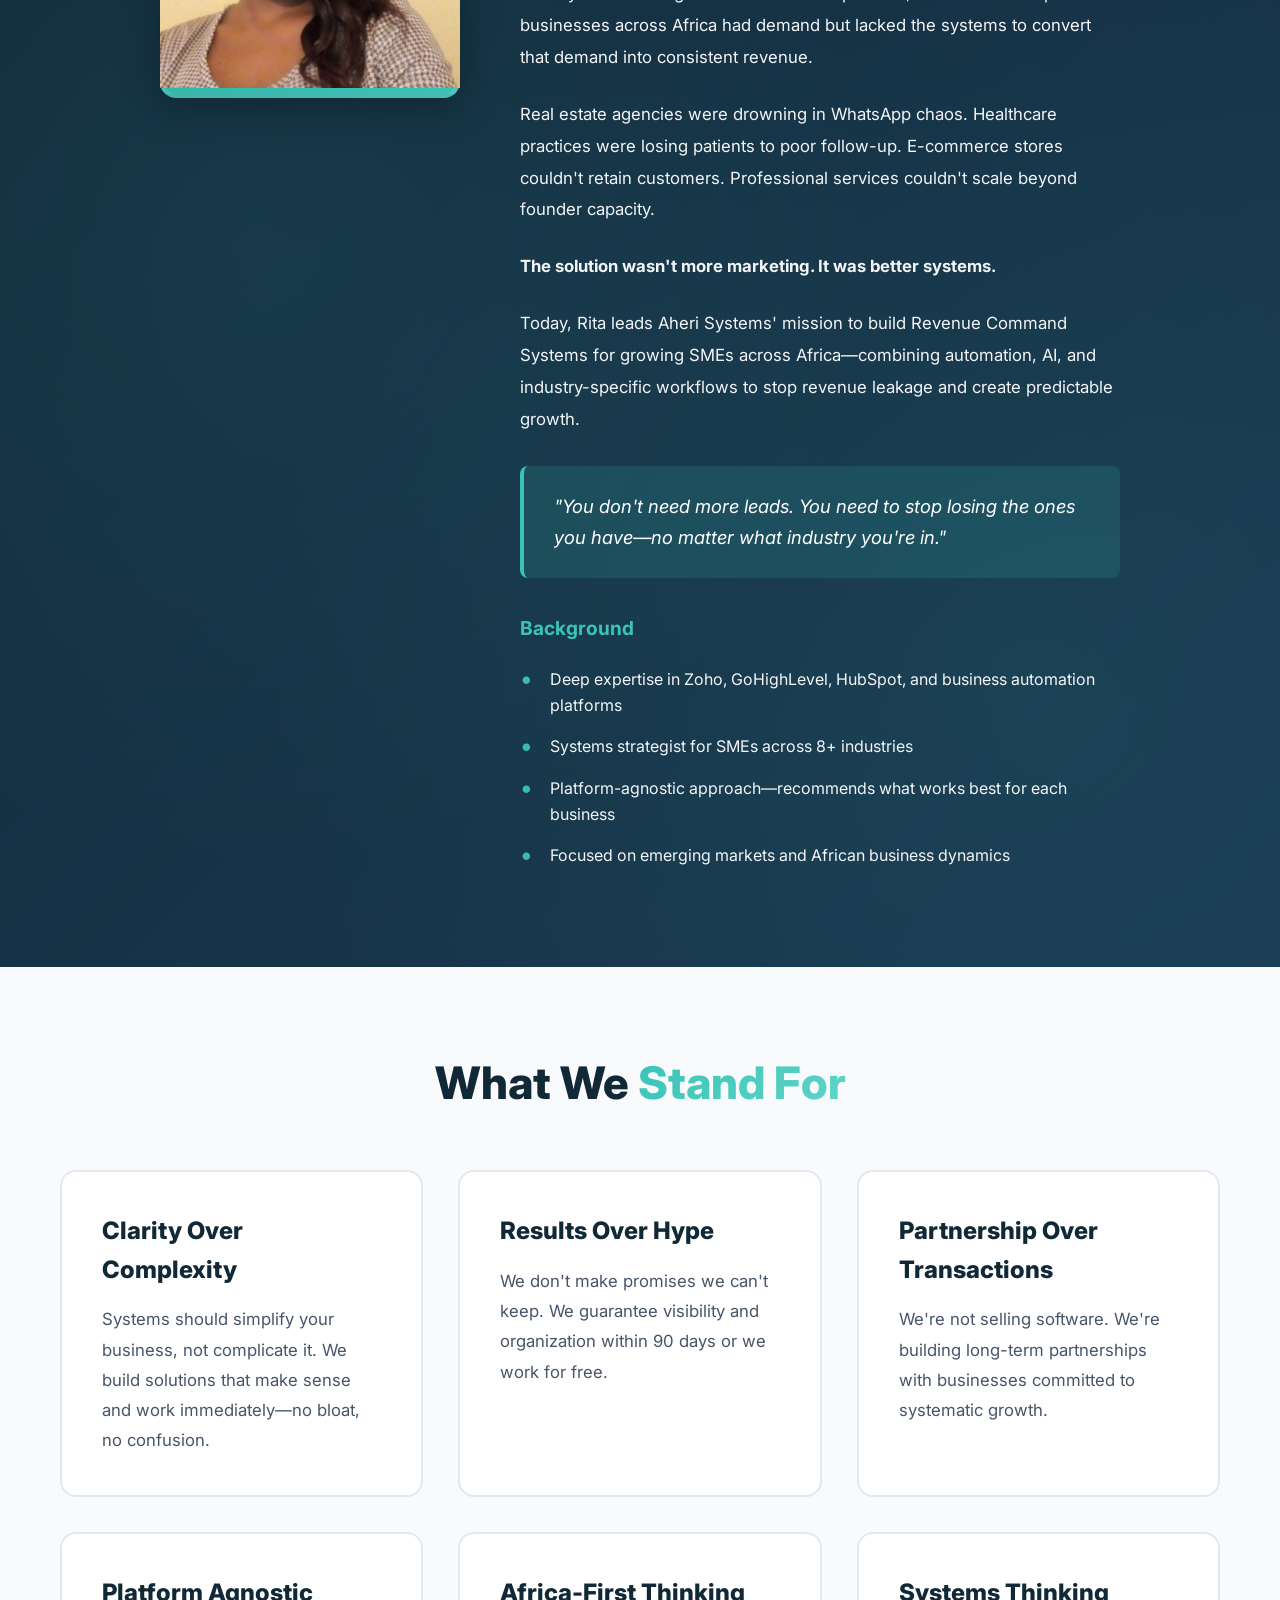
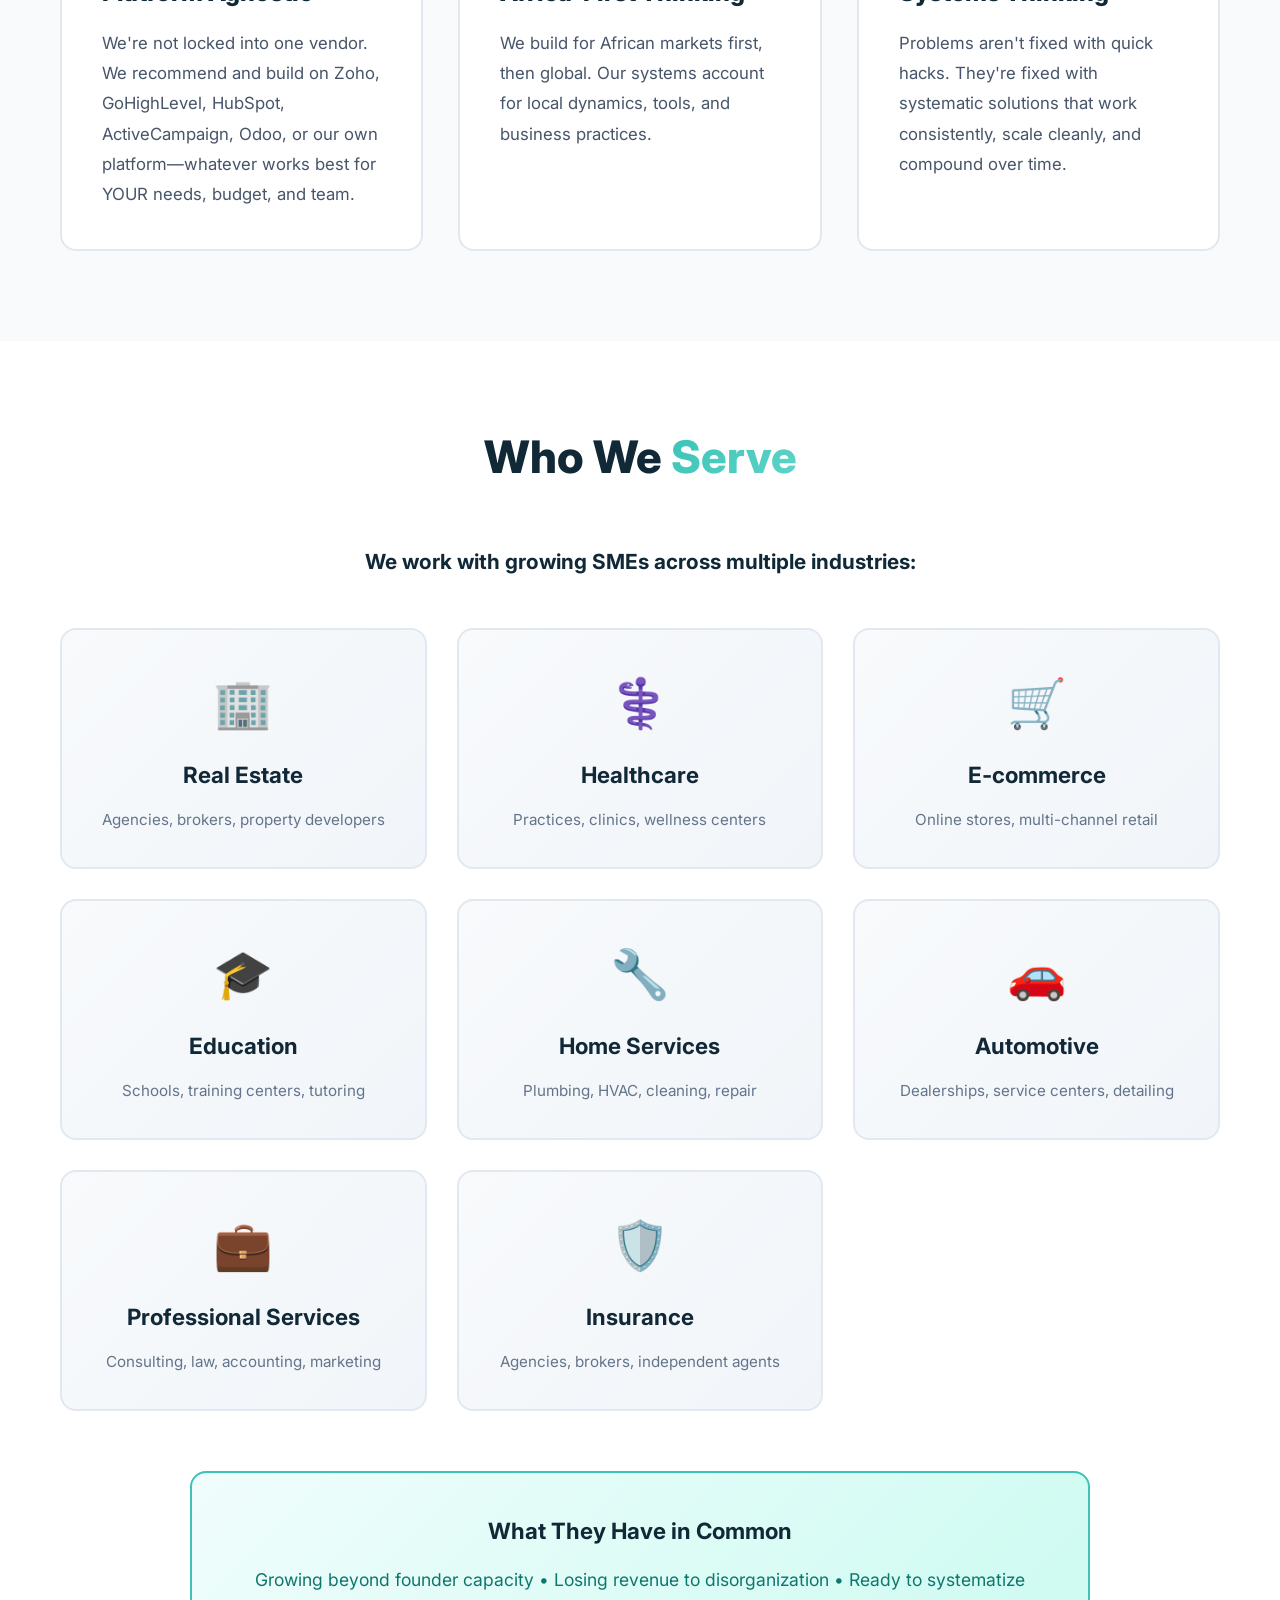
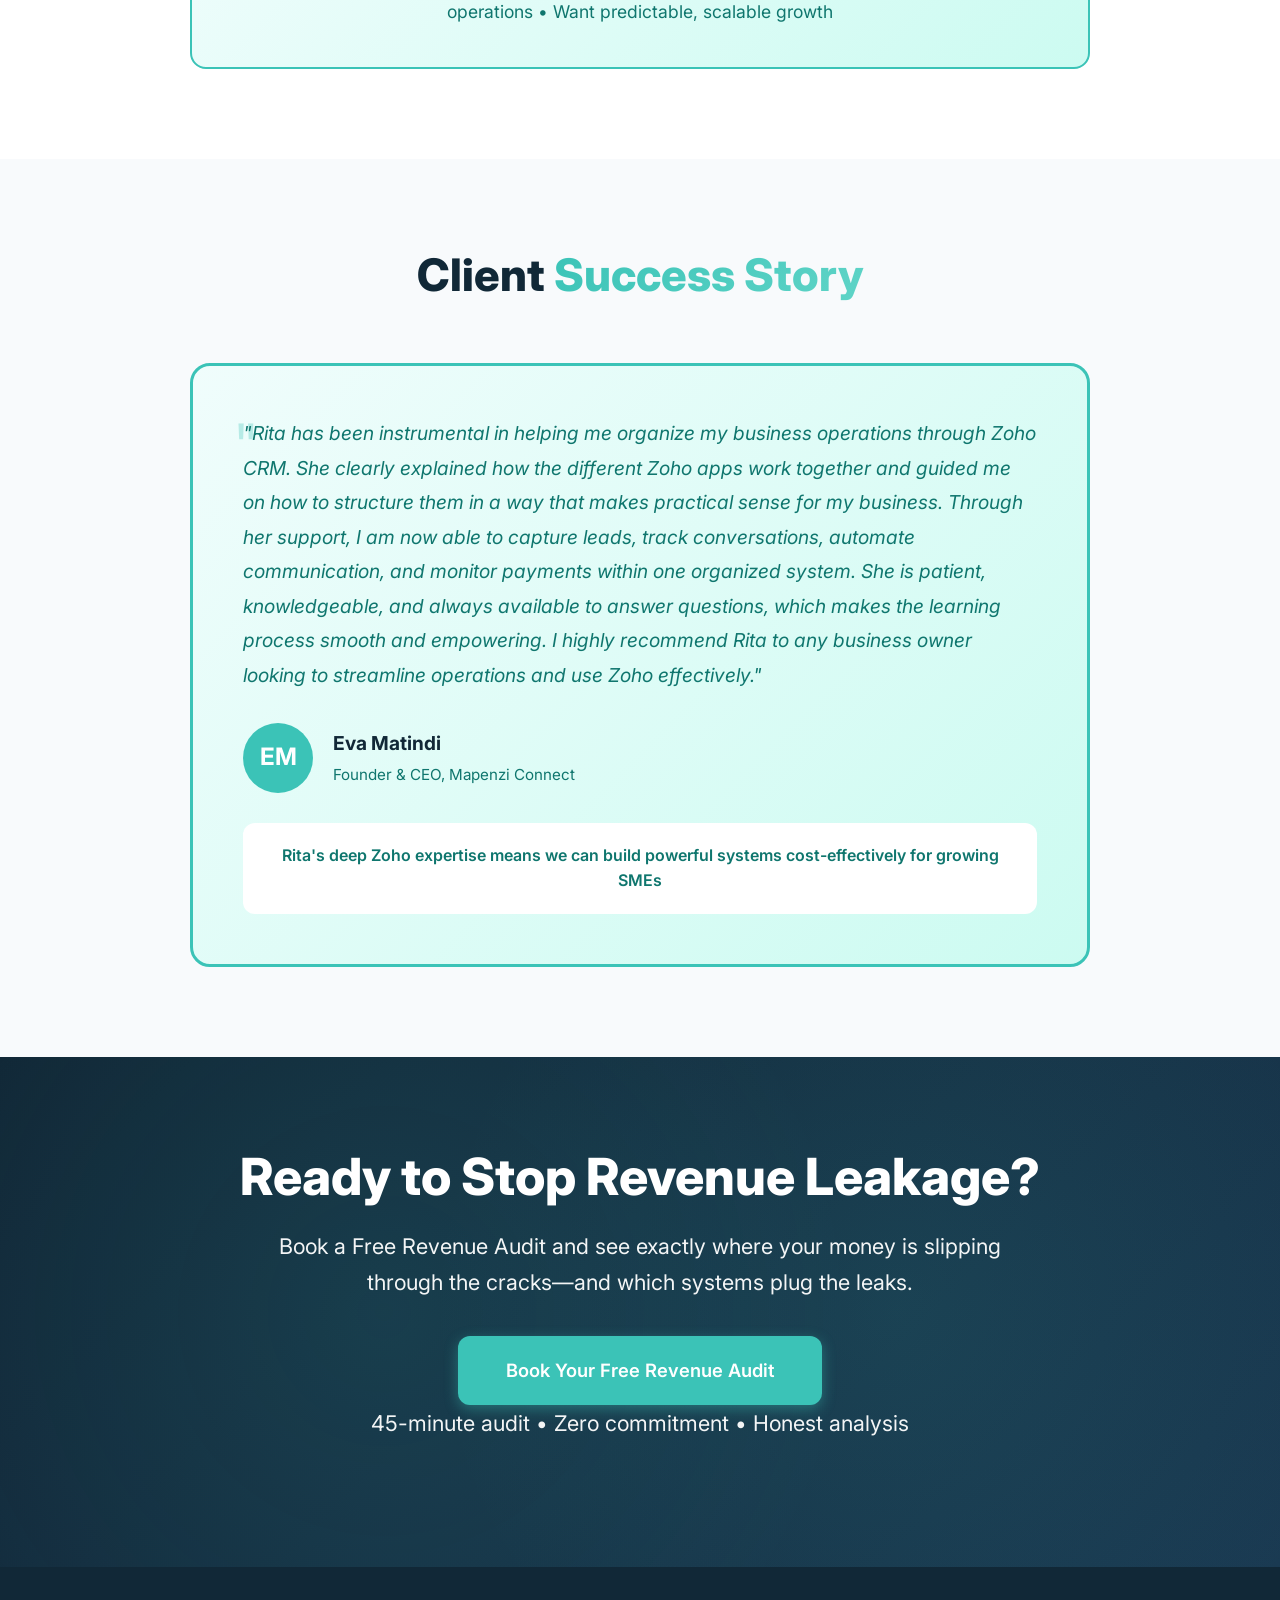
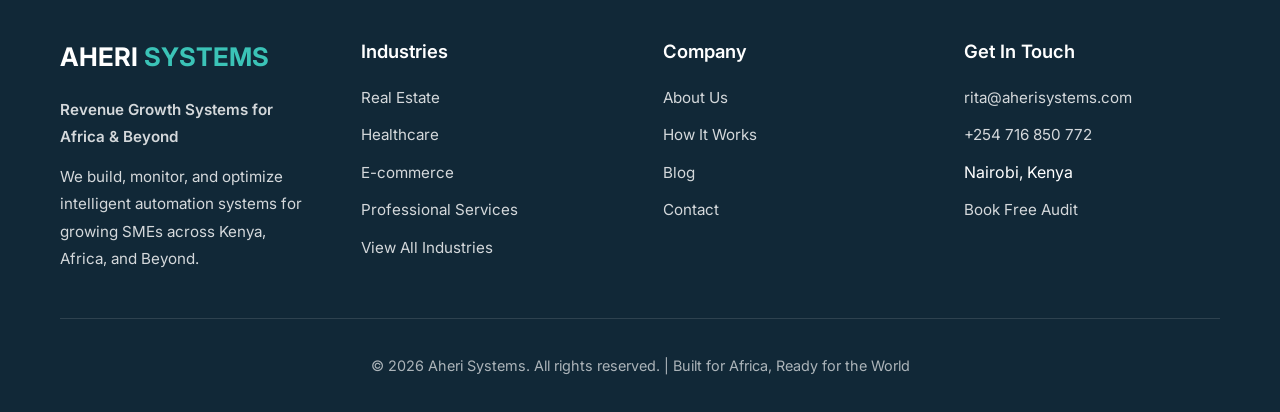
==== commit 7b2da81a: "Update about.html" ====
--- a/about.html
+++ b/about.html
@@ -11,45 +11,8 @@
     <link rel="manifest" href="/site.webmanifest">
     
     <!-- SEO Meta Tags -->
-    <title>About Aheri Systems | Revenue Systems for Real Estate & Clinics | Kenya</title>
-    <meta name="description" content="Aheri Systems builds Revenue Command Systems for real estate and healthcare businesses across Africa. Stop revenue leakage, create predictable growth. Founded by systems architect Rita Ndubi.">
-    <meta name="keywords" content="Aheri Systems about, Rita Ndubi, revenue systems Africa, real estate CRM Kenya, clinic management system, systems automation Africa">
-    <meta name="author" content="Aheri Systems">
-    
-    <!-- Open Graph -->
-    <meta property="og:type" content="website">
-    <meta property="og:title" content="About Aheri Systems | Revenue Systems Partner for Africa">
-    <meta property="og:description" content="Founded by systems architect Rita Ndubi. We build Revenue Command Systems for real estate and healthcare businesses across Africa.">
-    <meta property="og:url" content="https://aherisystems.com/about">
-    <meta property="og:site_name" content="Aheri Systems">
-    
-    <!-- Canonical URL -->
-    <link rel="canonical" href="https://aherisystems.com/about">
-    
-    <!-- Schema.org Structured Data -->
-    <script type="application/ld+json">
-    {
-      "@context": "https://schema.org",
-      "@type": "Organization",
-      "name": "Aheri Systems",
-      "url": "https://aherisystems.com",
-      "logo": "https://aherisystems.com/assets/images/aheri-logo.png",
-      "description": "Revenue Command Systems for real estate agencies and private clinics in Kenya and Africa",
-      "founder": {
-        "@type": "Person",
-        "name": "Rita Ndubi",
-        "jobTitle": "Founder & Chief Systems Architect",
-        "description": "Systems strategist and automation specialist focused on stopping revenue leakage for African businesses"
-      },
-      "address": {
-        "@type": "PostalAddress",
-        "addressLocality": "Nairobi",
-        "addressCountry": "KE"
-      },
-      "areaServed": ["Kenya", "East Africa", "Africa"],
-      "knowsAbout": ["Revenue Systems", "Real Estate CRM", "Healthcare Management Systems", "Sales Automation", "Patient Retention"]
-    }
-    </script>
+    <title>About Aheri Systems | SME Revenue Systems Expert | Kenya</title>
+    <meta name="description" content="Founded by systems strategist Rita Ndubi. Platform-agnostic revenue systems for growing SMEs across Africa. Expert in Zoho, GoHighLevel, HubSpot.">
     
     <!-- Google Fonts -->
     <link rel="preconnect" href="https://fonts.googleapis.com">
@@ -69,7 +32,6 @@
             color: #112837;
             background: white;
             -webkit-font-smoothing: antialiased;
-            -moz-osx-font-smoothing: grayscale;
         }
 
         .container {
@@ -114,7 +76,6 @@
             height: 3px;
             background: #112837;
             border-radius: 3px;
-            transition: 0.3s;
         }
 
         .nav-menu {
@@ -151,7 +112,7 @@
             box-shadow: 0 4px 12px rgba(59, 195, 183, 0.3);
         }
 
-        /* Hero Section */
+        /* Hero */
         .hero {
             background: linear-gradient(135deg, #112837 0%, #1a3a52 100%);
             color: white;
@@ -260,7 +221,7 @@
             font-weight: 700;
         }
 
-        /* Why We Exist Section */
+        /* Why Section */
         .why-section {
             padding: 90px 20px;
             background: #f8fafc;
@@ -288,10 +249,11 @@
             font-size: 1.15rem;
             line-height: 1.9;
             color: #475569;
-            margin-bottom: 50px;
-        }
-
-        .industry-problem {
+            margin-bottom: 40px;
+            text-align: center;
+        }
+
+        .problem-box {
             background: white;
             border-radius: 16px;
             padding: 40px;
@@ -300,18 +262,40 @@
             box-shadow: 0 4px 15px rgba(0, 0, 0, 0.05);
         }
 
-        .industry-problem h3 {
+        .problem-box h3 {
             font-size: 1.6rem;
             margin-bottom: 20px;
             color: #112837;
             font-weight: 700;
         }
 
-        .industry-problem p {
+        .problem-box p {
             font-size: 1.05rem;
             line-height: 1.8;
             color: #475569;
             margin-bottom: 15px;
+        }
+
+        .problem-box ul {
+            list-style: none;
+            margin-top: 20px;
+        }
+
+        .problem-box ul li {
+            padding: 8px 0;
+            padding-left: 28px;
+            position: relative;
+            color: #64748b;
+            font-size: 1rem;
+        }
+
+        .problem-box ul li:before {
+            content: "×";
+            position: absolute;
+            left: 0;
+            color: #ef4444;
+            font-weight: bold;
+            font-size: 1.5rem;
         }
 
         .callout {
@@ -463,10 +447,6 @@
             align-items: start;
         }
 
-        .founder-image {
-            position: relative;
-        }
-
         .founder-photo {
             width: 100%;
             height: 350px;
@@ -475,7 +455,6 @@
             display: flex;
             align-items: center;
             justify-content: center;
-            font-size: 1rem;
             color: white;
             text-align: center;
             padding: 20px;
@@ -491,7 +470,6 @@
             font-size: 2.2rem;
             font-weight: 800;
             margin-bottom: 8px;
-            color: white;
         }
 
         .founder-title {
@@ -592,7 +570,7 @@
             color: #475569;
         }
 
-        /* Who We Serve Section */
+        /* Who We Serve */
         .serve-section {
             padding: 90px 20px;
             background: white;
@@ -608,63 +586,43 @@
 
         .serve-grid {
             display: grid;
-            grid-template-columns: repeat(auto-fit, minmax(400px, 1fr));
-            gap: 40px;
+            grid-template-columns: repeat(auto-fit, minmax(280px, 1fr));
+            gap: 30px;
             margin-bottom: 60px;
         }
 
         .serve-card {
             background: linear-gradient(135deg, #f8fafc 0%, #f1f5f9 100%);
             border-radius: 16px;
-            padding: 45px;
+            padding: 35px;
             border: 2px solid #e2e8f0;
-            position: relative;
-            overflow: hidden;
-        }
-
-        .serve-card::before {
-            content: '';
-            position: absolute;
-            top: 0;
-            left: 0;
-            width: 100%;
-            height: 5px;
-            background: linear-gradient(90deg, #3bc3b7 0%, #2da89e 100%);
+            text-align: center;
+            transition: all 0.3s ease;
+        }
+
+        .serve-card:hover {
+            transform: translateY(-5px);
+            box-shadow: 0 12px 35px rgba(59, 195, 183, 0.15);
+            border-color: #3bc3b7;
         }
 
         .serve-icon {
             font-size: 3rem;
-            margin-bottom: 20px;
+            margin-bottom: 15px;
             display: block;
         }
 
         .serve-card h3 {
-            font-size: 1.8rem;
-            margin-bottom: 20px;
+            font-size: 1.4rem;
+            margin-bottom: 15px;
             color: #112837;
-            font-weight: 800;
-        }
-
-        .serve-card ul {
-            list-style: none;
-        }
-
-        .serve-card ul li {
-            padding: 8px 0;
-            padding-left: 28px;
-            position: relative;
-            color: #475569;
-            font-size: 1rem;
+            font-weight: 700;
+        }
+
+        .serve-card p {
+            color: #64748b;
+            font-size: 0.95rem;
             line-height: 1.6;
-        }
-
-        .serve-card ul li:before {
-            content: "✓";
-            position: absolute;
-            left: 0;
-            color: #3bc3b7;
-            font-weight: bold;
-            font-size: 1.2rem;
         }
 
         .serve-callout {
@@ -674,7 +632,7 @@
             padding: 40px;
             text-align: center;
             max-width: 900px;
-            margin: 0 auto;
+            margin: 50px auto 0;
         }
 
         .serve-callout h4 {
@@ -690,98 +648,88 @@
             line-height: 1.8;
         }
 
-        /* Location Section */
-        .location-section {
-            padding: 70px 20px;
-            background: linear-gradient(135deg, #112837 0%, #1a3a52 100%);
-            color: white;
-            text-align: center;
-        }
-
-        .location-content h2 {
-            font-size: 2.2rem;
-            margin-bottom: 20px;
-            font-weight: 800;
-        }
-
-        .location-details {
+        /* Testimonial Section */
+        .testimonial-section {
+            padding: 90px 20px;
+            background: #f8fafc;
+        }
+
+        .testimonial-box {
+            max-width: 900px;
+            margin: 0 auto;
+            background: linear-gradient(135deg, #f0fdfc 0%, #ccfbf1 100%);
+            border-radius: 20px;
+            padding: 50px;
+            border: 3px solid #3bc3b7;
+            position: relative;
+        }
+
+        .quote-icon {
+            position: absolute;
+            top: 30px;
+            left: 40px;
+            font-size: 4rem;
+            color: #3bc3b7;
+            opacity: 0.3;
+        }
+
+        .testimonial-content {
+            position: relative;
+            z-index: 1;
+        }
+
+        .testimonial-text {
             font-size: 1.2rem;
             line-height: 1.8;
-        }
-
-        .location-details strong {
-            color: #3bc3b7;
+            color: #0f766e;
+            margin-bottom: 30px;
+            font-style: italic;
+        }
+
+        .testimonial-author {
+            display: flex;
+            align-items: center;
+            gap: 20px;
+        }
+
+        .author-image {
+            width: 70px;
+            height: 70px;
+            border-radius: 50%;
+            background: #3bc3b7;
+            display: flex;
+            align-items: center;
+            justify-content: center;
+            color: white;
+            font-size: 1.5rem;
             font-weight: 700;
         }
 
-        /* Guarantee Section */
-        .guarantee-section {
-            padding: 80px 20px;
-            background: linear-gradient(135deg, #f0fdfc 0%, #ccfbf1 100%);
-        }
-
-        .guarantee-box {
-            max-width: 900px;
-            margin: 0 auto;
+        .author-info h4 {
+            font-size: 1.2rem;
+            color: #112837;
+            font-weight: 700;
+            margin-bottom: 5px;
+        }
+
+        .author-info p {
+            font-size: 0.95rem;
+            color: #0f766e;
+        }
+
+        .testimonial-note {
+            margin-top: 30px;
+            padding: 20px;
             background: white;
-            border: 3px solid #3bc3b7;
-            border-radius: 20px;
-            padding: 50px;
+            border-radius: 12px;
             text-align: center;
         }
 
-        .guarantee-badge {
-            display: inline-block;
-            background: #3bc3b7;
-            color: white;
-            padding: 12px 28px;
-            border-radius: 30px;
-            font-size: 0.95rem;
-            font-weight: 700;
-            margin-bottom: 25px;
-            text-transform: uppercase;
-            letter-spacing: 0.5px;
-        }
-
-        .guarantee-box h2 {
-            font-size: 2.5rem;
-            margin-bottom: 20px;
-            color: #112837;
-            font-weight: 800;
-        }
-
-        .guarantee-list {
-            text-align: left;
-            max-width: 650px;
-            margin: 30px auto;
-            list-style: none;
-        }
-
-        .guarantee-list li {
-            padding: 15px 0;
-            padding-left: 40px;
-            position: relative;
-            color: #115e59;
-            font-size: 1.1rem;
-            line-height: 1.6;
-            font-weight: 500;
-        }
-
-        .guarantee-list li:before {
-            content: "✓";
-            position: absolute;
-            left: 0;
-            color: #3bc3b7;
-            font-weight: bold;
-            font-size: 1.8rem;
-        }
-
-        .guarantee-note {
-            margin-top: 30px;
-            font-size: 1.05rem;
+        .testimonial-note p {
+            font-size: 1rem;
             color: #0f766e;
             font-weight: 600;
-            line-height: 1.7;
+            margin: 0;
         }
 
         /* CTA Section */
@@ -928,7 +876,7 @@
             font-size: 0.9rem;
         }
 
-        /* Mobile Responsiveness */
+        /* Mobile */
         @media (max-width: 968px) {
             .mobile-menu-btn {
                 display: flex;
@@ -963,27 +911,11 @@
                 font-size: 2rem;
             }
 
-            .mission-content h2 {
-                font-size: 2rem;
-            }
-
-            .mission-quote {
-                font-size: 1.15rem;
-            }
-
-            .mission-expanded {
-                font-size: 1rem;
-            }
-
             .founder-grid {
                 grid-template-columns: 1fr;
                 gap: 40px;
             }
 
-            .founder-photo {
-                height: 300px;
-            }
-
             .serve-grid {
                 grid-template-columns: 1fr;
             }
@@ -992,20 +924,8 @@
                 grid-template-columns: 1fr;
             }
 
-            .guarantee-box {
-                padding: 35px 25px;
-            }
-
-            .guarantee-box h2 {
-                font-size: 1.9rem;
-            }
-
             .cta-content h2 {
                 font-size: 2.2rem;
-            }
-
-            .cta-content p {
-                font-size: 1.15rem;
             }
         }
     </style>
@@ -1025,7 +945,6 @@
                 </button>
                 <ul class="nav-menu">
                     <li><a href="index.html">Home</a></li>
-                    <li><a href="services.html">Services</a></li>
                     <li><a href="how-it-works.html">How It Works</a></li>
                     <li><a href="about.html">About</a></li>
                     <li><a href="contact.html">Contact</a></li>
@@ -1035,16 +954,16 @@
         </div>
     </nav>
 
-    <!-- Hero Section -->
+    <!-- Hero -->
     <section class="hero">
         <div class="hero-content">
             <div class="container">
                 <h1>
-                    We Build Revenue Systems<br>
-                    <span class="gradient-text">That Work in Africa</span>
+                    We Build Revenue Systems for<br>
+                    <span class="gradient-text">Growing SMEs Across Africa & Beyond</span>
                 </h1>
                 <p>
-                    Founded by systems architects who understand what it takes to stop revenue leakage in emerging markets
+                    Founded by systems architects who understand what it takes to stop revenue leakage in emerging markets—across industries
                 </p>
             </div>
         </div>
@@ -1055,29 +974,32 @@
         <div class="container">
             <div class="mission-content">
                 <div class="mission-badge">Our Mission</div>
-                <h2>Eliminate Revenue Leakage Across Africa</h2>
+                <h2>Eliminate Revenue Leakage Across Africa & Beyond</h2>
                 <p class="mission-quote">
-                    "To eliminate revenue leakage for real estate and healthcare businesses across Africa by building systems that capture every opportunity, close every deal, and create predictable growth."
+                    "To eliminate revenue leakage for growing SMEs across Africa by building systems that capture every opportunity, close every deal, and create predictable growth."
                 </p>
                 <div class="mission-expanded">
                     <p>
-                        Most businesses in Africa don't fail because of bad products or lack of customers. They fail because they can't systematically convert opportunities into revenue.
-                    </p>
-                    <p>
-                        Leads get lost. Follow-ups don't happen. Deals stall. Customers disappear after the first transaction.
+                        Most businesses in Africa don't fail because of bad products or lack of customers.
+                    </p>
+                    <p>
+                        They fail because they can't systematically convert opportunities into revenue.
+                    </p>
+                    <p>
+                        Leads get lost. Follow-ups don't happen. Deals stall. Customers disappear.
                     </p>
                     <p>
                         <strong>We fix that.</strong>
                     </p>
                     <p>
-                        We build done-for-you Revenue Command Systems that capture every lead, enforce consistent follow-up, and create repeatable growth—specifically for real estate agencies and private clinics.
+                        We build Revenue Command Systems that work for any growing SME—real estate agencies, healthcare practices, e-commerce stores, professional services, and beyond.
                     </p>
                 </div>
             </div>
         </div>
     </section>
 
-    <!-- Why We Exist Section -->
+    <!-- Why We Exist -->
     <section class="why-section">
         <div class="container">
             <div class="section-header">
@@ -1085,21 +1007,21 @@
             </div>
             <div class="why-content">
                 <p class="why-intro">
-                    We started Aheri Systems after seeing the same pattern repeat across Africa:
+                    We started Aheri Systems after seeing the same pattern across growing SMEs in Africa and beyond:
                 </p>
 
-                <div class="industry-problem">
-                    <h3>In Real Estate:</h3>
-                    <p>
-                        Talented agents losing commissions—not because they couldn't close deals, but because leads were scattered across WhatsApp, forgotten follow-ups killed momentum, and pipeline chaos made it impossible to scale.
-                    </p>
-                </div>
-
-                <div class="industry-problem">
-                    <h3>In Healthcare:</h3>
-                    <p>
-                        Professional clinics struggling to grow—not because they provided poor care, but because inquiries went unanswered after hours, appointment no-shows destroyed revenue predictability, and manual admin consumed 70% of staff time.
-                    </p>
+                <div class="problem-box">
+                    <h3>Talented Business Owners Losing Revenue</h3>
+                    <p>
+                        <strong>Not because they couldn't deliver value, but because:</strong>
+                    </p>
+                    <ul>
+                        <li>Leads scattered across WhatsApp, forgotten follow-ups killed momentum</li>
+                        <li>Manual chaos made it impossible to scale</li>
+                        <li>Inquiries went unanswered after hours</li>
+                        <li>No-shows destroyed revenue predictability</li>
+                        <li>Team coordination consumed 70% of productive time</li>
+                    </ul>
                 </div>
 
                 <div class="callout">
@@ -1114,7 +1036,7 @@
         </div>
     </section>
 
-    <!-- Our Approach Section -->
+    <!-- Our Approach -->
     <section class="approach-section">
         <div class="container">
             <div class="section-header">
@@ -1124,15 +1046,15 @@
             <div class="approach-grid">
                 <div class="approach-principle">
                     <div class="principle-number">1</div>
-                    <h3>Industry-Specific Systems</h3>
-                    <p>
-                        We don't build generic CRMs. We build systems specifically for real estate and healthcare because we understand the unique revenue cycles, pain points, and operational challenges of these industries.
-                    </p>
-                    <p>
-                        A real estate agency needs instant lead response, deal pipeline tracking, and commission protection.
-                    </p>
-                    <p>
-                        A private clinic needs automated booking, appointment reminders, and patient retention.
+                    <h3>SME-Focused Systems Built for African Markets</h3>
+                    <p>
+                        We don't build generic enterprise CRMs. We build systems specifically for growing SMEs because we understand the unique revenue cycles, resource constraints, and operational challenges of scaling in emerging markets.
+                    </p>
+                    <p>
+                        A real estate agency needs instant lead response and commission tracking.<br>
+                        A healthcare practice needs automated booking and patient retention.<br>
+                        An e-commerce store needs customer lifecycle automation.<br>
+                        A professional services firm needs project tracking and time billing.
                     </p>
                     <p>
                         <strong>Generic tools fail because they don't understand these nuances. We do.</strong>
@@ -1155,18 +1077,20 @@
 
                 <div class="approach-principle">
                     <div class="principle-number">3</div>
-                    <h3>Built for Africa and Beyond</h3>
-                    <p>
-                        Our systems are customized to work with the tools you already use (WhatsApp, M-Pesa, local channels) and account for African market dynamics.
+                    <h3>Platform-Agnostic & Africa-First</h3>
+                    <p>
+                        We meet you where you are—whether that's Zoho, GoHighLevel, HubSpot, our own platform, or tools you already use.
                     </p>
                     <p>We understand:</p>
                     <ul>
                         <li>Mobile-first behavior</li>
-                        <li>Communication preferences</li>
+                        <li>WhatsApp-centric communication</li>
+                        <li>M-Pesa and local payment integration</li>
                         <li>Market-specific challenges</li>
+                        <li>Budget constraints of growing SMEs</li>
                     </ul>
                     <p style="margin-top: 20px;">
-                        <strong>We're not just building systems. We're building solutions that work for our clients.</strong>
+                        <strong>We're not just building systems. We're building solutions that work for African businesses and beyond.</strong>
                     </p>
                 </div>
             </div>
@@ -1184,10 +1108,10 @@
                 <div class="founder-grid">
                     <div class="founder-image">
                         <div class="founder-photo">
-<img src="assets/images/rita-ndubi.jpg" 
-     alt="Rita Ndubi - Systems Strategist and Automation Specialist" 
-     width="300"
-     style="margin-top: 30px;">
+                            <img src="assets/images/rita-ndubi.jpg" 
+                                 alt="Rita Ndubi - Systems Strategist" 
+                                 width="300"
+                                 style="margin-top: 30px;">
                         </div>
                     </div>
 
@@ -1196,7 +1120,7 @@
                         <p class="founder-title">Founder & Chief Systems Architect</p>
 
                         <p>
-                            Rita Ndubi founded Aheri Systems after years of witnessing talented professionals lose revenue to disorganized operations.
+                            Rita Ndubi founded Aheri Systems after years of witnessing talented business owners lose revenue to disorganized operations.
                         </p>
 
                         <p>
@@ -1204,7 +1128,7 @@
                         </p>
 
                         <p>
-                            Real estate agencies were drowning in WhatsApp chaos. Private clinics were losing patients to poor follow-up. Manual processes were killing growth.
+                            Real estate agencies were drowning in WhatsApp chaos. Healthcare practices were losing patients to poor follow-up. E-commerce stores couldn't retain customers. Professional services couldn't scale beyond founder capacity.
                         </p>
 
                         <p>
@@ -1212,20 +1136,20 @@
                         </p>
 
                         <p>
-                            Today, Rita leads Aheri Systems' mission to build Revenue Command Systems that work specifically for African businesses—combining automation, AI, and industry-specific workflows to stop revenue leakage and create predictable growth.
+                            Today, Rita leads Aheri Systems' mission to build Revenue Command Systems for growing SMEs across Africa—combining automation, AI, and industry-specific workflows to stop revenue leakage and create predictable growth.
                         </p>
 
                         <div class="founder-philosophy">
-                            "You don't need more leads. You need to stop losing the ones you have."
+                            "You don't need more leads. You need to stop losing the ones you have—no matter what industry you're in."
                         </div>
 
                         <div class="founder-background">
                             <h4>Background</h4>
                             <ul>
-                                <li>Systems & automation specialist</li>
-                                <li>Deep experience in real estate and healthcare operations</li>
-                                <li>Expert in CRM implementation and revenue operations</li>
-                                <li>Focused exclusively on African and emerging markets</li>
+                                <li>Deep expertise in Zoho, GoHighLevel, HubSpot, and business automation platforms</li>
+                                <li>Systems strategist for SMEs across 8+ industries</li>
+                                <li>Platform-agnostic approach—recommends what works best for each business</li>
+                                <li>Focused on emerging markets and African business dynamics</li>
                             </ul>
                         </div>
                     </div>
@@ -1264,6 +1188,13 @@
                 </div>
 
                 <div class="value-card">
+                    <h3>Platform Agnostic</h3>
+                    <p>
+                        We're not locked into one vendor. We recommend and build on Zoho, GoHighLevel, HubSpot, ActiveCampaign, Odoo, or our own platform—whatever works best for YOUR needs, budget, and team.
+                    </p>
+                </div>
+
+                <div class="value-card">
                     <h3>Africa-First Thinking</h3>
                     <p>
                         We build for African markets first, then global. Our systems account for local dynamics, tools, and business practices.
@@ -1280,86 +1211,97 @@
         </div>
     </section>
 
-    <!-- Who We Serve Section -->
+    <!-- Who We Serve -->
     <section class="serve-section">
         <div class="container">
             <div class="section-header">
                 <h2>Who We <span class="gradient-text">Serve</span></h2>
             </div>
 
-            <p class="serve-intro">We work exclusively with two industries:</p>
+            <p class="serve-intro">We work with growing SMEs across multiple industries:</p>
 
             <div class="serve-grid">
                 <div class="serve-card">
                     <span class="serve-icon">🏢</span>
                     <h3>Real Estate</h3>
-                    <ul>
-                        <li>Agencies (5-50 agents)</li>
-                        <li>Independent brokers</li>
-                        <li>Property developers</li>
-                        <li>Property management firms</li>
-                        <li>Across Kenya, East Africa, and emerging markets</li>
-                    </ul>
+                    <p>Agencies, brokers, property developers</p>
                 </div>
 
                 <div class="serve-card">
                     <span class="serve-icon">⚕️</span>
-                    <h3>Private Clinics</h3>
-                    <ul>
-                        <li>Medical practices</li>
-                        <li>Aesthetic/cosmetic clinics</li>
-                        <li>Wellness centers</li>
-                        <li>Multi-provider practices</li>
-                        <li>Across Kenya, East Africa, and emerging markets</li>
-                    </ul>
+                    <h3>Healthcare</h3>
+                    <p>Practices, clinics, wellness centers</p>
+                </div>
+
+                <div class="serve-card">
+                    <span class="serve-icon">🛒</span>
+                    <h3>E-commerce</h3>
+                    <p>Online stores, multi-channel retail</p>
+                </div>
+
+                <div class="serve-card">
+                    <span class="serve-icon">🎓</span>
+                    <h3>Education</h3>
+                    <p>Schools, training centers, tutoring</p>
+                </div>
+
+                <div class="serve-card">
+                    <span class="serve-icon">🔧</span>
+                    <h3>Home Services</h3>
+                    <p>Plumbing, HVAC, cleaning, repair</p>
+                </div>
+
+                <div class="serve-card">
+                    <span class="serve-icon">🚗</span>
+                    <h3>Automotive</h3>
+                    <p>Dealerships, service centers, detailing</p>
+                </div>
+
+                <div class="serve-card">
+                    <span class="serve-icon">💼</span>
+                    <h3>Professional Services</h3>
+                    <p>Consulting, law, accounting, marketing</p>
+                </div>
+
+                <div class="serve-card">
+                    <span class="serve-icon">🛡️</span>
+                    <h3>Insurance</h3>
+                    <p>Agencies, brokers, independent agents</p>
                 </div>
             </div>
 
             <div class="serve-callout">
-                <h4>Why just two industries?</h4>
+                <h4>What They Have in Common</h4>
                 <p>
-                    Because going deep beats going wide. We'd rather be the best at solving real estate and healthcare revenue leakage than be mediocre at solving everything.
+                    Growing beyond founder capacity • Losing revenue to disorganization • Ready to systematize operations • Want predictable, scalable growth
                 </p>
             </div>
         </div>
     </section>
 
-    <!-- Location Section -->
-    <section class="location-section">
+    <!-- Testimonial Section -->
+    <section class="testimonial-section">
         <div class="container">
-            <div class="location-content">
-                <h2>Where We're Based</h2>
-                <p class="location-details">
-                    <strong>Headquarters:</strong> Nairobi, Kenya<br>
-                    <strong>Service Area:</strong> Africa + Global Emerging Markets
-                </p>
-                <p style="margin-top: 20px; opacity: 0.9; font-size: 1.1rem;">
-                    We're proudly African-based and Africa-focused—but our systems work globally.
-                </p>
-            </div>
-        </div>
-    </section>
-
-    <!-- Guarantee Section -->
-    <section class="guarantee-section">
-        <div class="container">
-            <div class="guarantee-box">
-                <div class="guarantee-badge">Our Guarantee</div>
-                <h2>The 90-Day Revenue Visibility Guarantee</h2>
-                <p style="font-size: 1.15rem; color: #0f766e; margin-bottom: 20px;">
-                    Within 90 days of system activation, you'll have:
-                </p>
-                <ul class="guarantee-list">
-                    <li>100% visibility into every inquiry and customer</li>
-                    <li>Automated follow-up running 24/7</li>
-                    <li>Complete pipeline or appointment tracking</li>
-                    <li>Weekly performance reports in your inbox</li>
-                    <li>Measurable improvement in conversions</li>
-                </ul>
-                <p class="guarantee-note">
-                    If we don't deliver this level of visibility and organization, we work for free until we do.<br>
-                    <strong>Not because we're worried—but because we've done this before and know it works.</strong>
-                </p>
+            <div class="section-header">
+                <h2>Client <span class="gradient-text">Success Story</span></h2>
+            </div>
+            <div class="testimonial-box">
+                <div class="quote-icon">"</div>
+                <div class="testimonial-content">
+                    <p class="testimonial-text">
+                        "Rita has been instrumental in helping me organize my business operations through Zoho CRM. She clearly explained how the different Zoho apps work together and guided me on how to structure them in a way that makes practical sense for my business. Through her support, I am now able to capture leads, track conversations, automate communication, and monitor payments within one organized system. She is patient, knowledgeable, and always available to answer questions, which makes the learning process smooth and empowering. I highly recommend Rita to any business owner looking to streamline operations and use Zoho effectively."
+                    </p>
+                    <div class="testimonial-author">
+                        <div class="author-image">EM</div>
+                        <div class="author-info">
+                            <h4>Eva Matindi</h4>
+                            <p>Founder & CEO, Mapenzi Connect</p>
+                        </div>
+                    </div>
+                    <div class="testimonial-note">
+                        <p>Rita's deep Zoho expertise means we can build powerful systems cost-effectively for growing SMEs</p>
+                    </div>
+                </div>
             </div>
         </div>
     </section>
@@ -1370,10 +1312,7 @@
             <div class="container">
                 <h2>Ready to Stop Revenue Leakage?</h2>
                 <p>
-                    Whether you're a real estate agency losing commissions to disorganization or a private clinic struggling with appointment no-shows, we can help.
-                </p>
-                <p style="font-size: 1.2rem; margin-top: 15px;">
-                    Book a Free Revenue Audit and see exactly where your revenue is leaking—and which system stops it.
+                    Book a Free Revenue Audit and see exactly where your money is slipping through the cracks—and which systems plug the leaks.
                 </p>
                 <a href="https://calendar.app.google/pm9QhCkfKvTPau3D9" class="btn btn-primary" target="_blank">Book Your Free Revenue Audit</a>
                 <p class="cta-note">45-minute audit • Zero commitment • Honest analysis</p>
@@ -1387,15 +1326,17 @@
             <div class="footer-grid">
                 <div class="footer-col">
                     <h3>AHERI <span class="logo-systems">SYSTEMS</span></h3>
-                    <p class="footer-tagline">Revenue Growth Systems for Africa</p>
-                    <p>We build, monitor, and optimize revenue systems for real estate agencies and private clinics across Kenya, Africa, and emerging markets.</p>
+                    <p class="footer-tagline">Revenue Growth Systems for Africa & Beyond</p>
+                    <p>We build, monitor, and optimize intelligent automation systems for growing SMEs across Kenya, Africa, and Beyond.</p>
                 </div>
                 <div class="footer-col">
                     <h4>Industries</h4>
                     <ul>
-                        <li><a href="real-estate-systems.html">Real Estate Agencies</a></li>
-                        <li><a href="clinic-systems.html">Private Clinics</a></li>
-                        <li><a href="services.html">All Services</a></li>
+                        <li><a href="index.html#industries">Real Estate</a></li>
+                        <li><a href="index.html#industries">Healthcare</a></li>
+                        <li><a href="index.html#industries">E-commerce</a></li>
+                        <li><a href="index.html#industries">Professional Services</a></li>
+                        <li><a href="index.html#industries">View All Industries</a></li>
                     </ul>
                 </div>
                 <div class="footer-col">
@@ -1439,21 +1380,6 @@
                 }
             });
         }
-
-        // Smooth scroll for anchor links
-        document.querySelectorAll('a[href^="#"]').forEach(anchor => {
-            anchor.addEventListener('click', function (e) {
-                e.preventDefault();
-                const target = document.querySelector(this.getAttribute('href'));
-                if (target) {
-                    navMenu.classList.remove('active');
-                    target.scrollIntoView({
-                        behavior: 'smooth',
-                        block: 'start'
-                    });
-                }
-            });
-        });
     </script>
 
 </body>
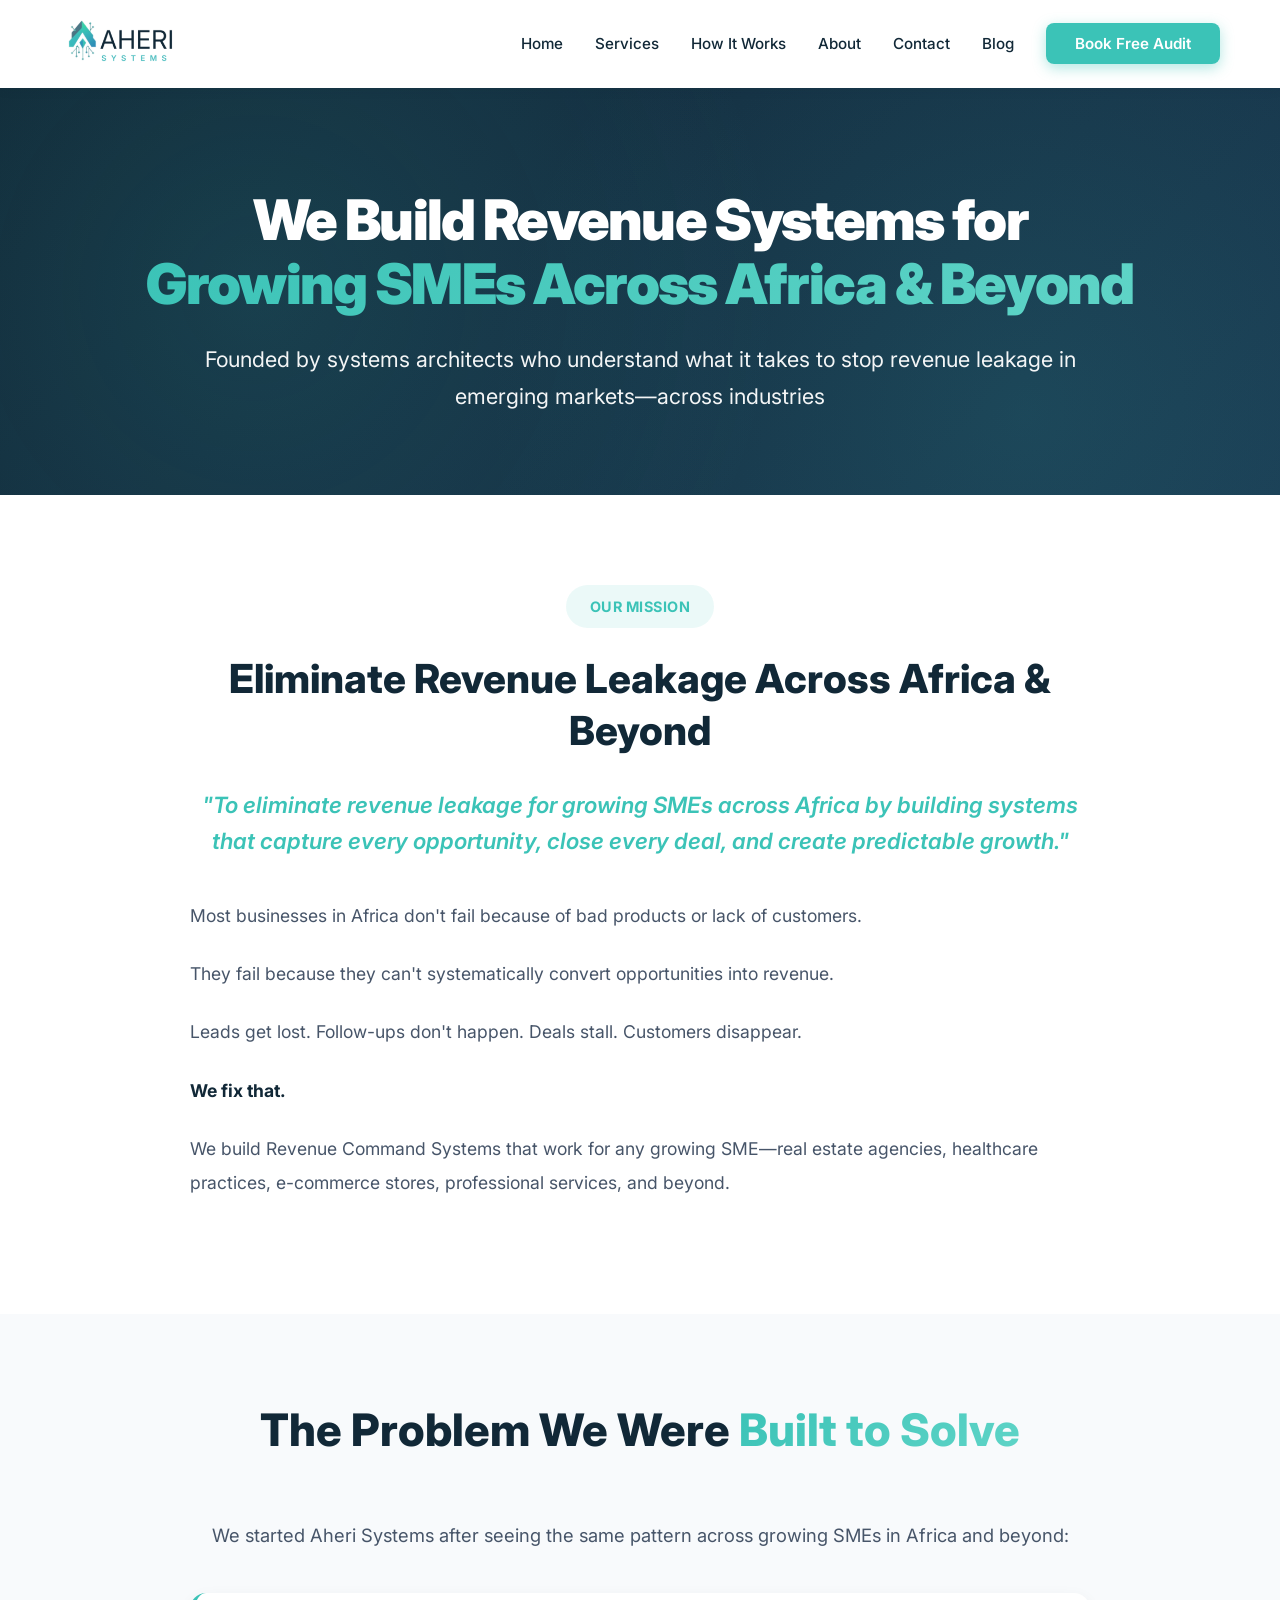
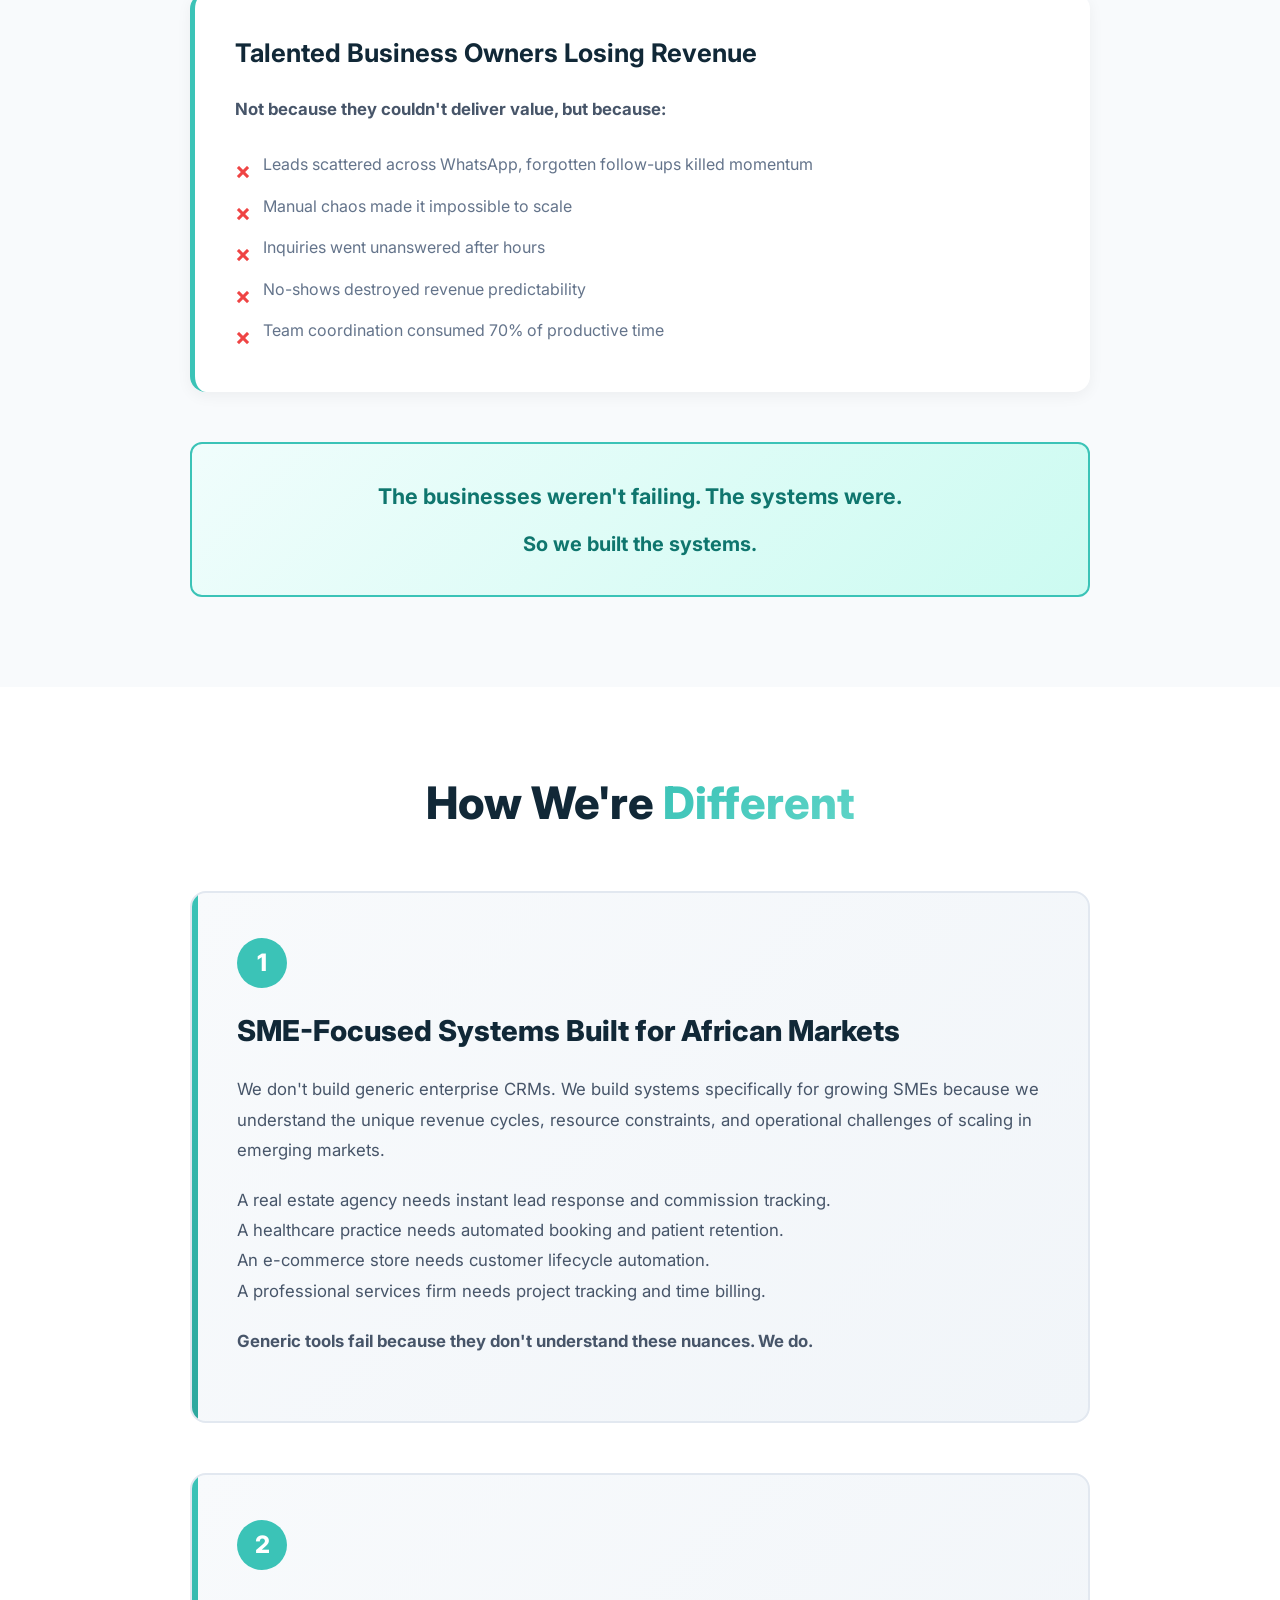
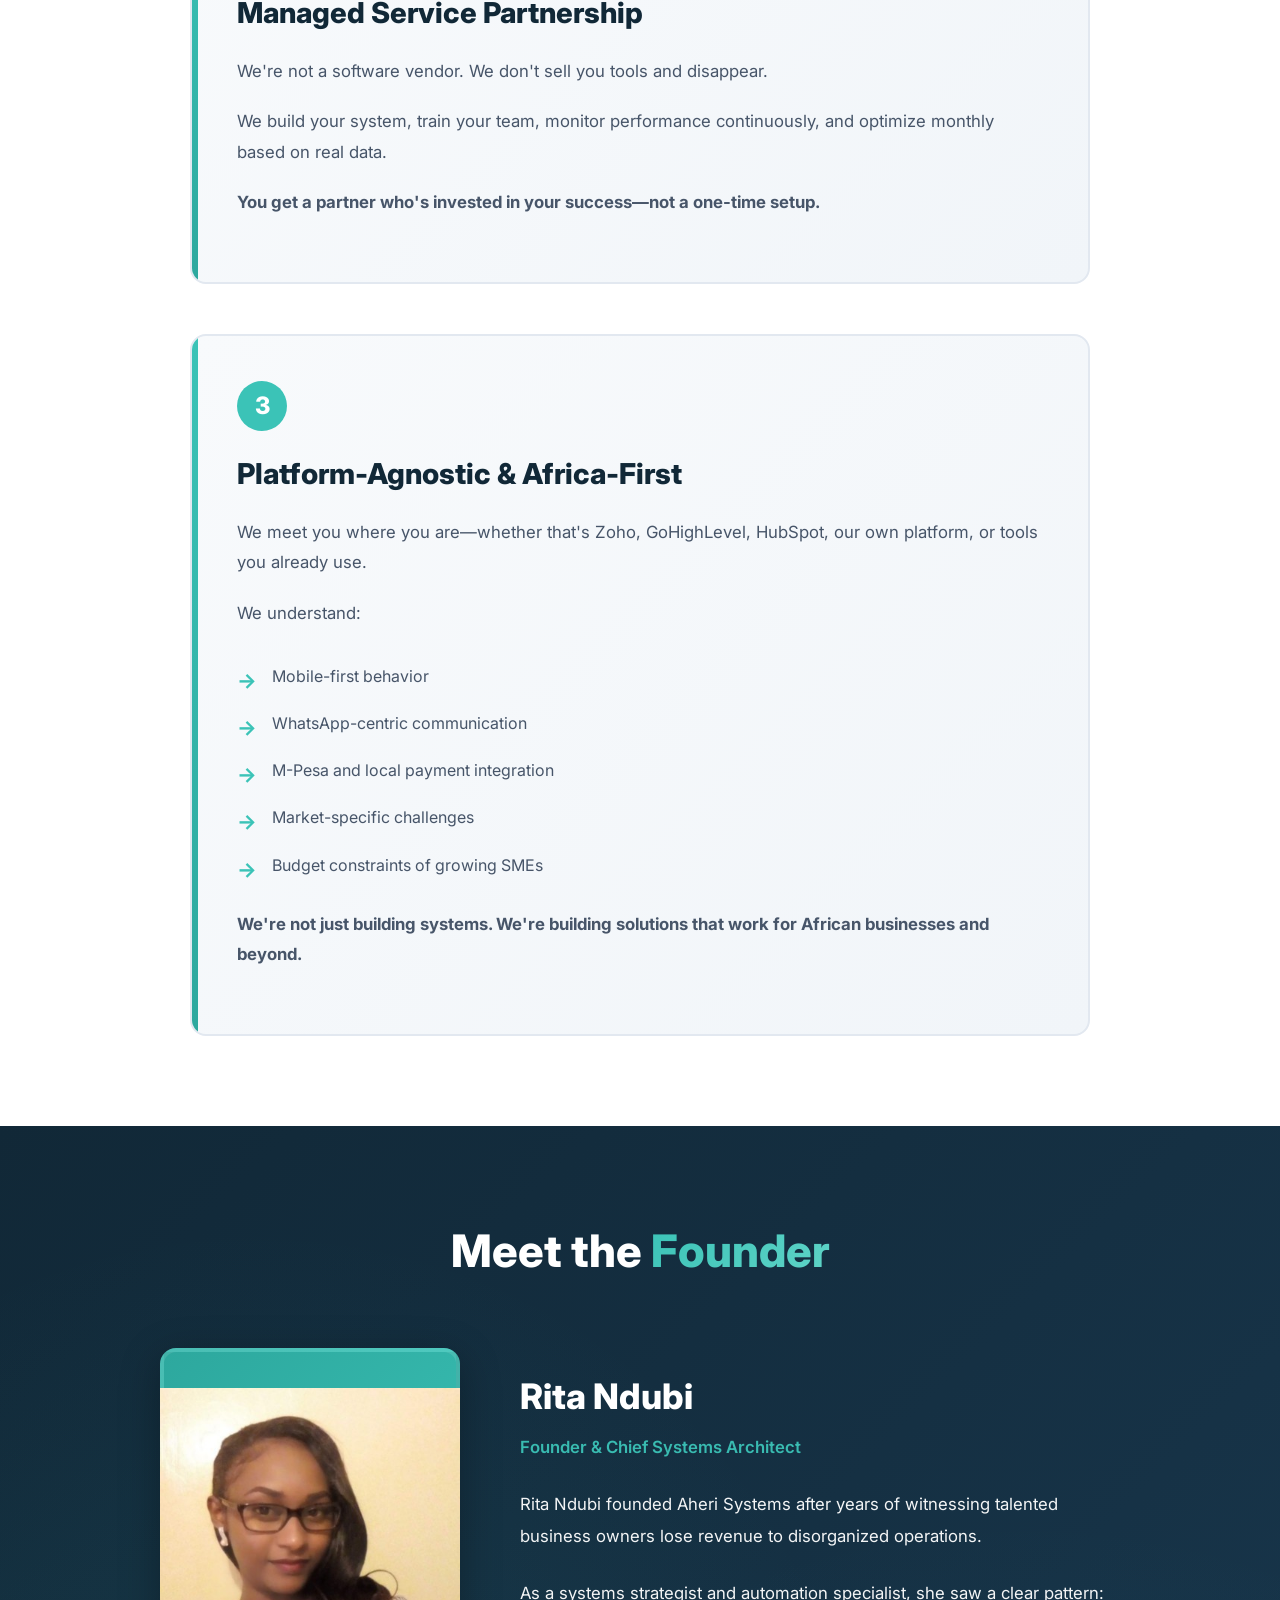
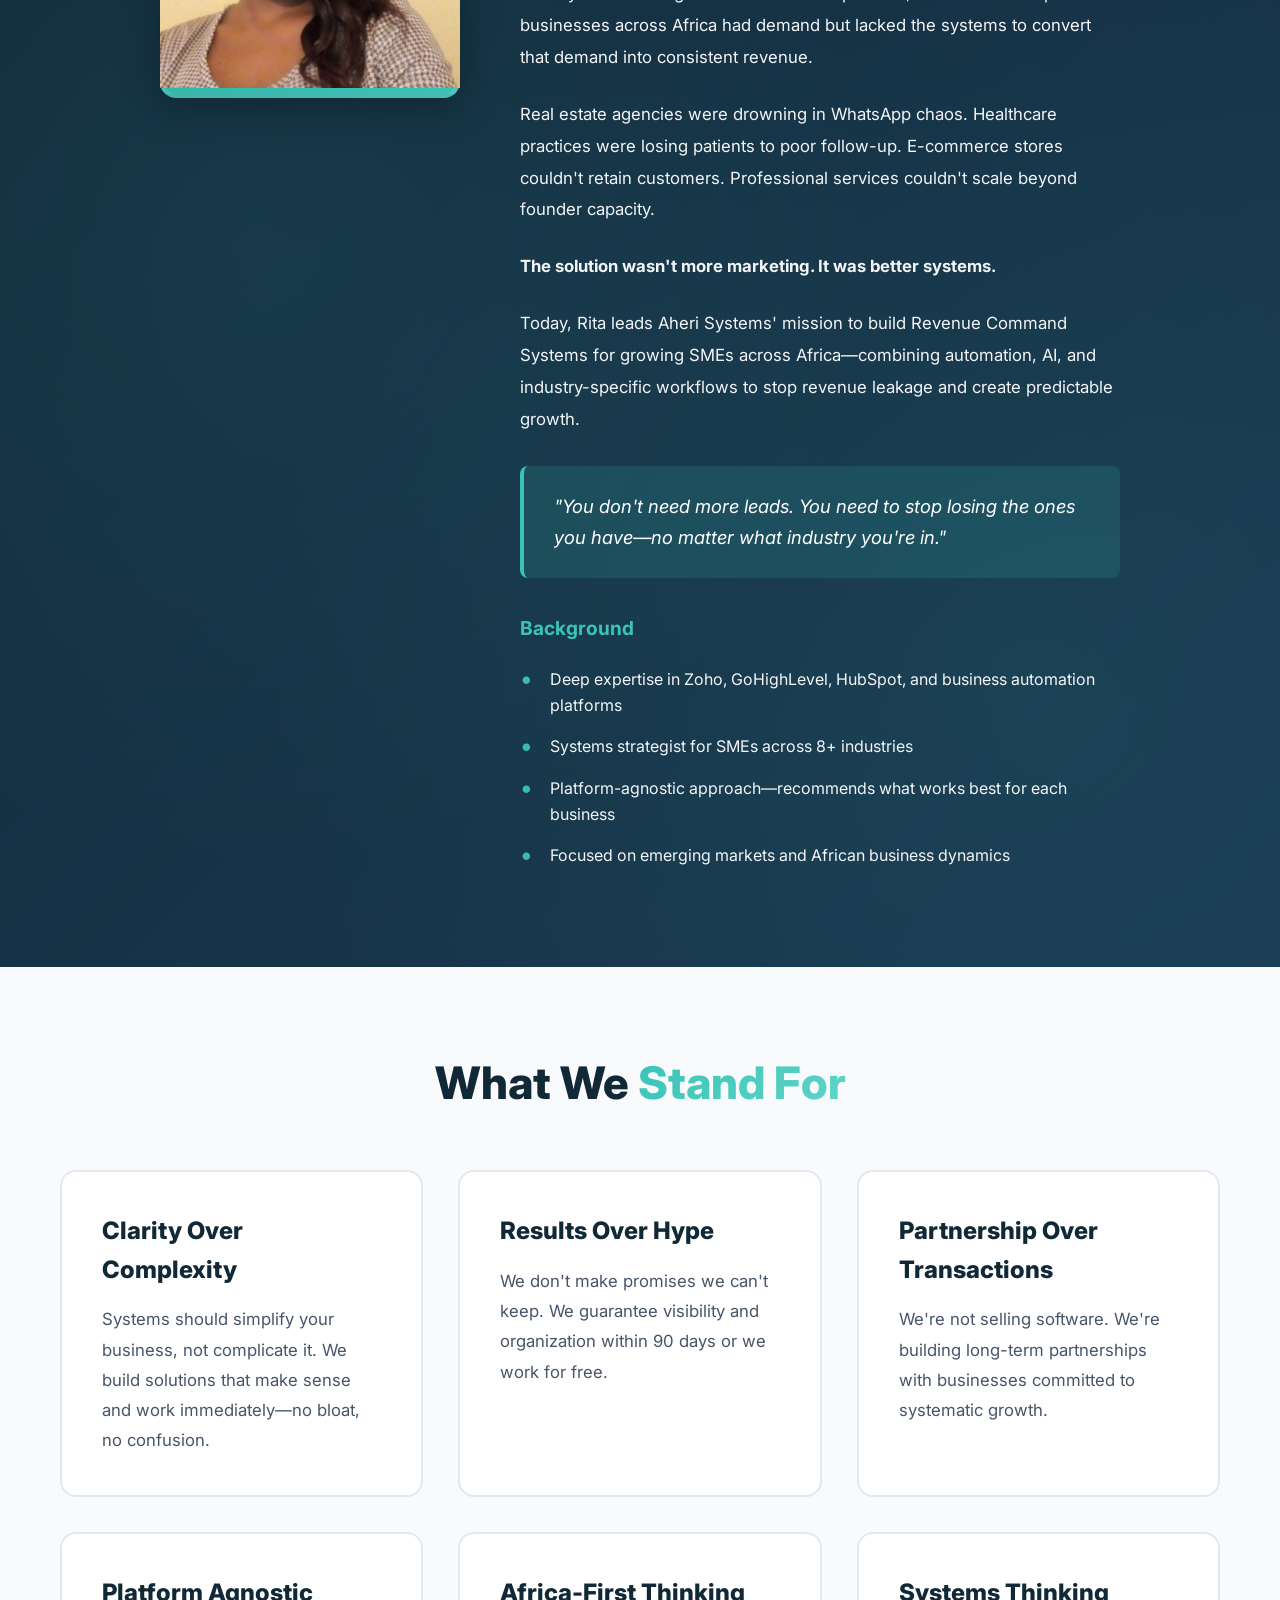
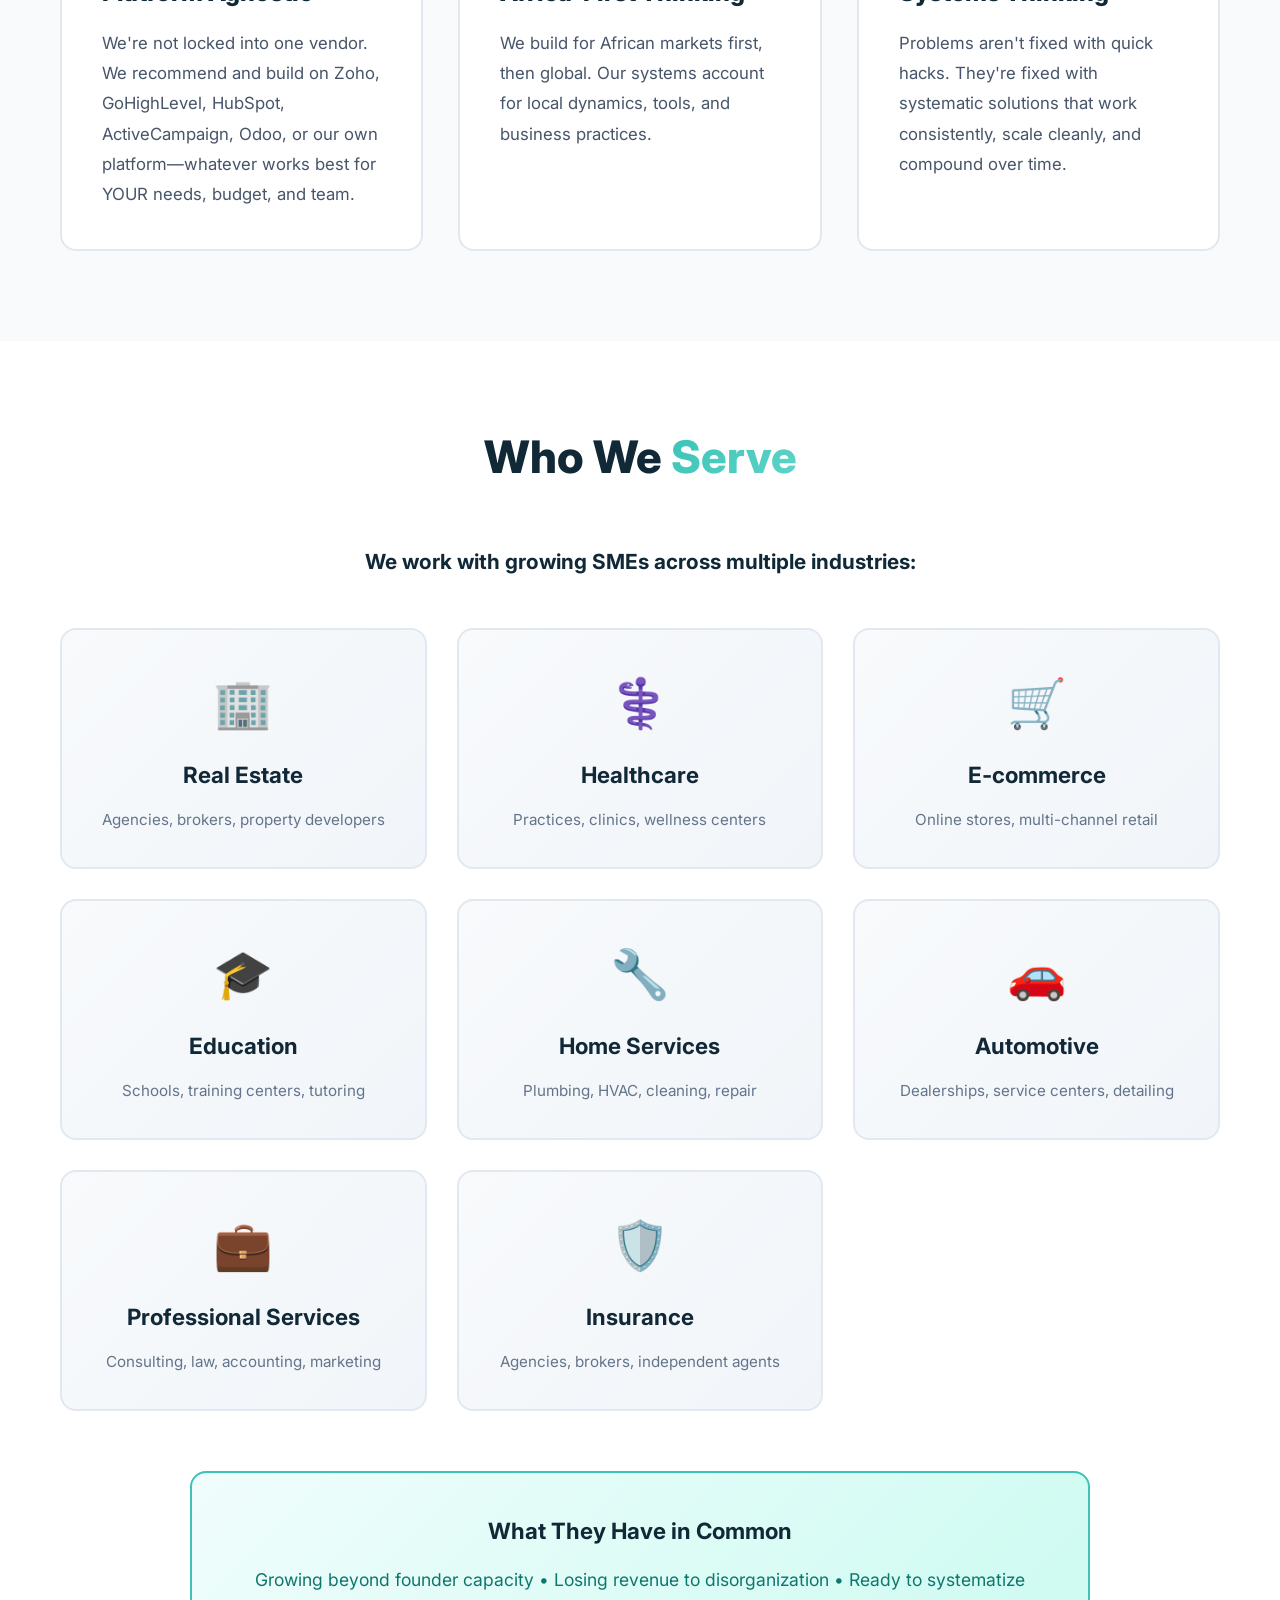
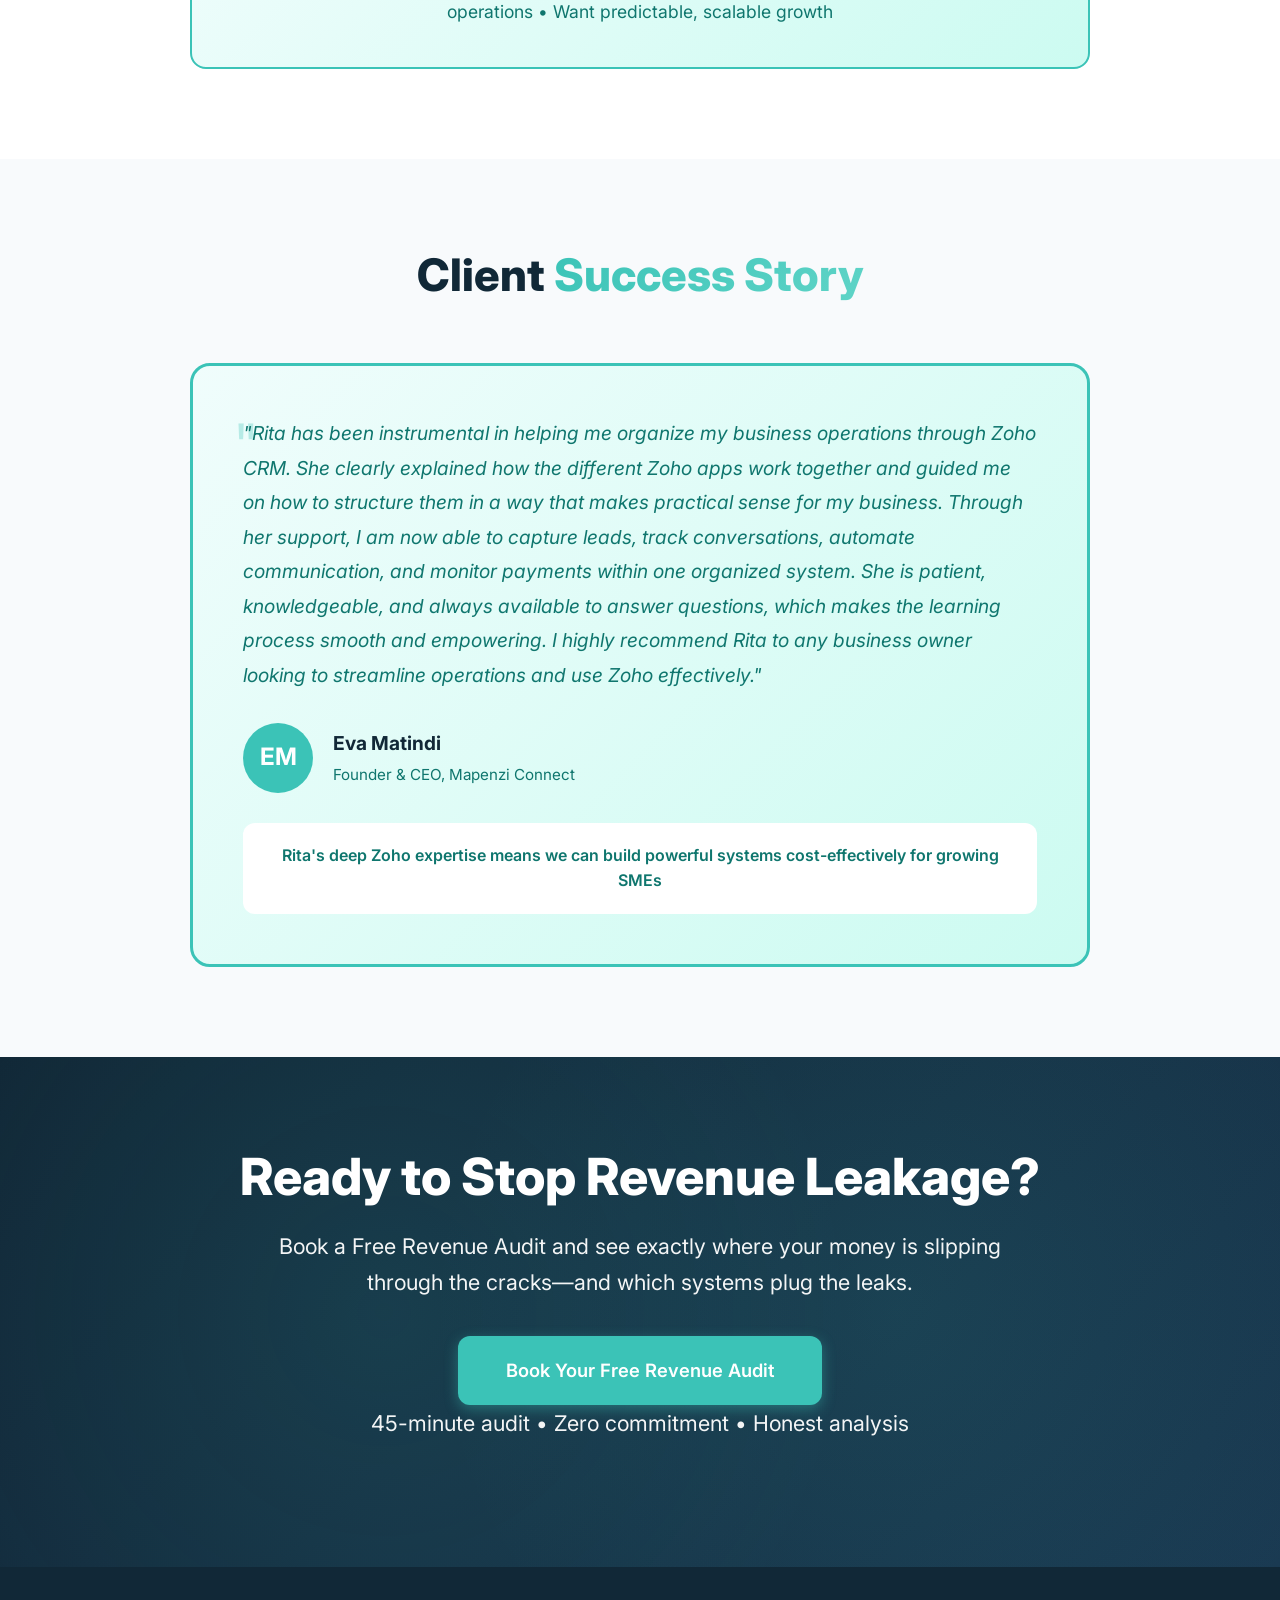
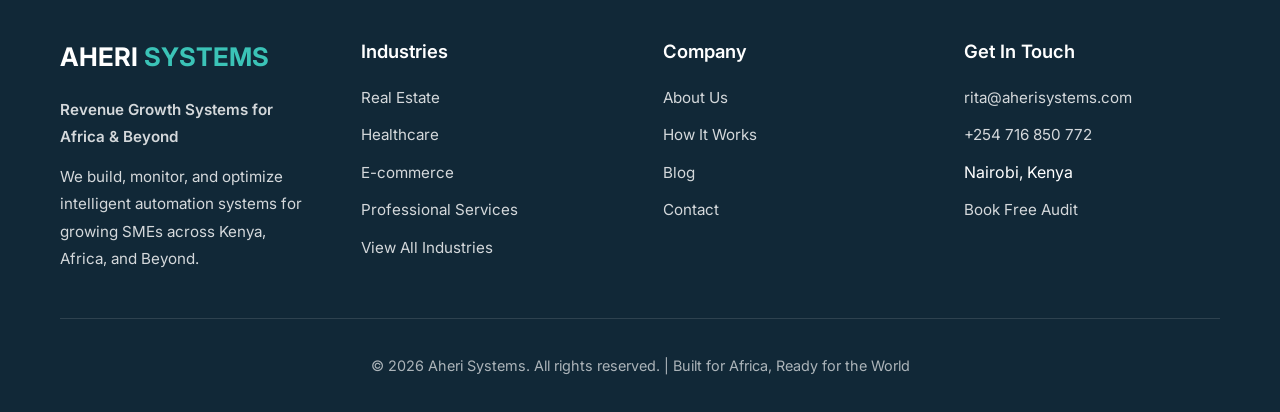
==== commit 3bb81412: "Update about.html" ====
--- a/about.html
+++ b/about.html
@@ -945,9 +945,12 @@
                 </button>
                 <ul class="nav-menu">
                     <li><a href="index.html">Home</a></li>
+                    <li><a href="services.html">Services</a></li>
                     <li><a href="how-it-works.html">How It Works</a></li>
                     <li><a href="about.html">About</a></li>
                     <li><a href="contact.html">Contact</a></li>
+                    <li><a href="https://ritandubi.com/blog" target="_blank">Blog</a></li>
+
                     <li><a href="https://calendar.app.google/pm9QhCkfKvTPau3D9" class="btn-primary" target="_blank">Book Free Audit</a></li>
                 </ul>
             </div>
